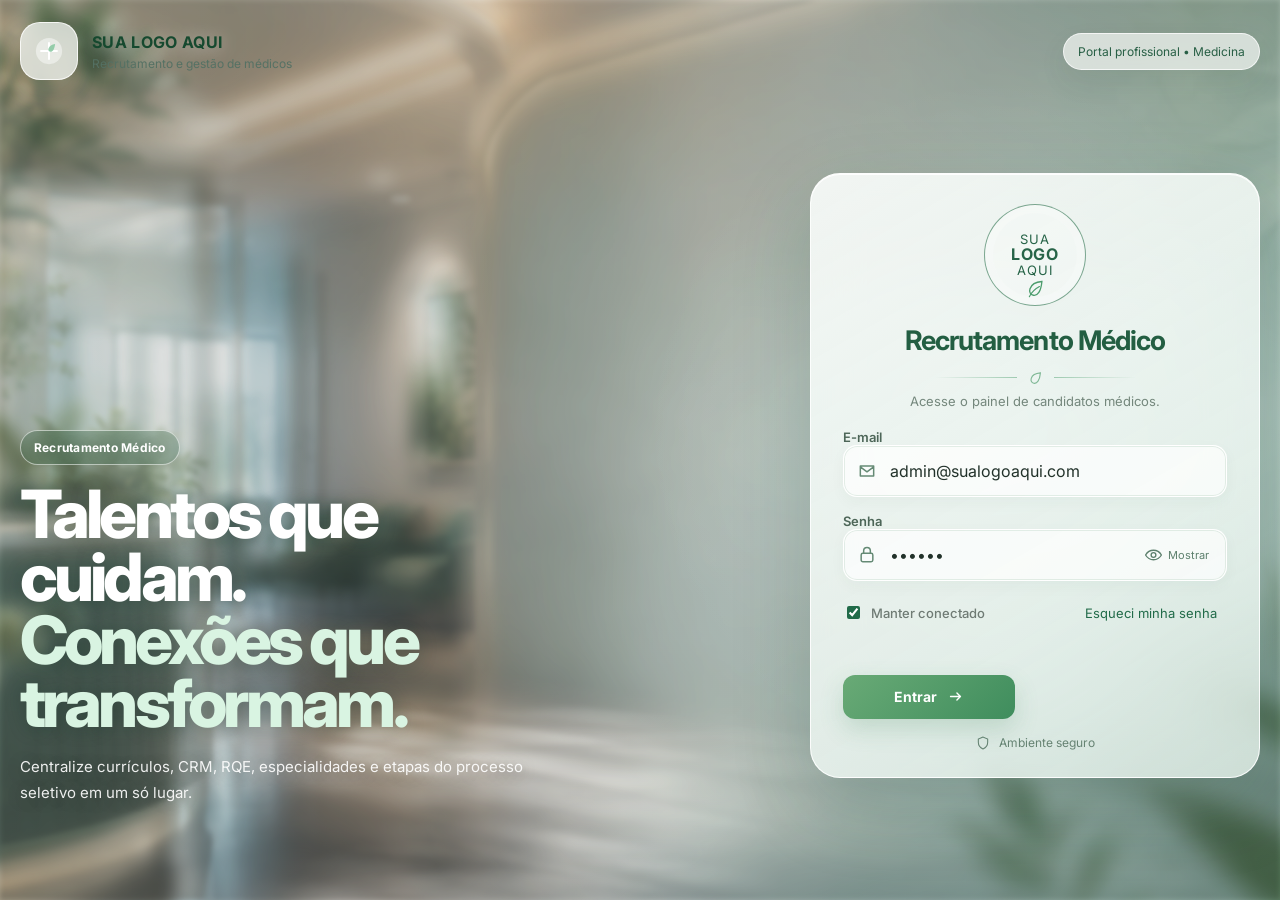
==== index.html @ 03eaed81 "Add files via upload" ====
<!DOCTYPE html>
<html lang="pt-BR">
<head>
  <meta charset="UTF-8" />
  <meta name="viewport" content="width=device-width, initial-scale=1.0" />
  <meta name="theme-color" content="#eff7f1" />
  <title>SUA LOGO AQUI | Recrutamento Médico</title>
  <meta name="description" content="Sistema de recrutamento médico com login, gestão de currículos e compartilhamento de link de candidatura." />
  <link rel="preconnect" href="https://fonts.googleapis.com">
  <link rel="preconnect" href="https://fonts.gstatic.com" crossorigin>
  <link href="https://fonts.googleapis.com/css2?family=Inter:wght@400;500;600;700;800&display=swap" rel="stylesheet">
  <link rel="stylesheet" href="css/styles.css" />
</head>
<body data-page="dashboard">
  <section id="loginScreen" class="login-screen">
    <div class="login-background-photo" aria-hidden="true"></div>
    <video class="login-leaves-video" autoplay muted loop playsinline preload="auto" poster="assets/login-clinic-bg.png" aria-hidden="true">
      <source src="assets/leaves-overlay.webm" type="video/webm" />
    </video>
    <div class="login-overlay"></div>

    <header class="hero-topbar login-topbar">
      <div class="brand-wrap">
        <div class="brand-badge login-brand-badge">
          <svg viewBox="0 0 64 64" aria-hidden="true">
            <circle cx="32" cy="32" r="28" fill="rgba(255,255,255,.45)" />
            <path d="M32 15v34M15 32h34" fill="none" stroke="currentColor" stroke-width="4.2" stroke-linecap="round"/>
            <path d="M45 17c-7 .8-12 4.1-14 9.4-1.3 3.2.1 6.3 3.5 7 4.8 1 9-3.5 10.5-16.4Z" fill="#8bc9a3" opacity=".9"/>
          </svg>
        </div>
        <div>
          <strong>SUA LOGO AQUI</strong>
          <span>Recrutamento e gestão de médicos</span>
        </div>
      </div>
      <div class="hero-chip login-hero-chip">Portal profissional • Medicina</div>
    </header>

    <div class="login-shell login-shell-focused">
      <aside class="login-side-message">
        <span class="side-message-pill">Recrutamento Médico</span>
        <h1>Talentos que cuidam.<br><em>Conexões que transformam.</em></h1>
        <p>Centralize currículos, CRM, RQE, especialidades e etapas do processo seletivo em um só lugar.</p>
      </aside>

      <main class="login-card glass-card login-card-premium">
        <div class="login-logo-placeholder" aria-label="Espaço reservado para sua logo">
          <span>SUA</span>
          <strong>LOGO</strong>
          <span>AQUI</span>
          <svg viewBox="0 0 28 28" aria-hidden="true">
            <path d="M21.8 5.5c-7.8.6-12.9 4-14.5 8.8-1.3 3.8.5 7.2 4.1 7.9 5.2 1 9.2-4.4 10.4-16.7Z" fill="none" stroke="currentColor" stroke-width="1.6"/>
            <path d="M6.5 24c3.2-6.6 6.4-9.3 12.3-12.4" fill="none" stroke="currentColor" stroke-width="1.4" stroke-linecap="round"/>
          </svg>
        </div>

        <div class="login-card-heading">
          <h2>Recrutamento Médico</h2>
          <div class="heading-leaf-line"><span></span><svg viewBox="0 0 20 20" aria-hidden="true"><path d="M15.8 4.5C10 5 6.1 7.4 5 11c-.9 2.8.4 5.3 3 5.8 3.8.7 6.9-3.2 7.8-12.3Z" fill="none" stroke="currentColor" stroke-width="1.3"/></svg><span></span></div>
          <p>Acesse o painel de candidatos médicos.</p>
        </div>

        <form id="loginForm" class="login-form premium-login-form" novalidate>
          <label for="loginEmail">E-mail</label>
          <div class="input-wrap premium-input">
            <svg viewBox="0 0 24 24" aria-hidden="true"><path d="M4 6h16v12H4zM4 7l8 6 8-6" fill="none" stroke="currentColor" stroke-width="1.8" stroke-linejoin="round"/></svg>
            <input id="loginEmail" type="email" placeholder="admin@sualogoaqui.com" value="admin@sualogoaqui.com" autocomplete="email" />
          </div>

          <label for="loginPassword">Senha</label>
          <div class="input-wrap password-wrap premium-input">
            <svg viewBox="0 0 24 24" aria-hidden="true"><rect x="5" y="10" width="14" height="10" rx="2" fill="none" stroke="currentColor" stroke-width="1.8"/><path d="M8 10V7a4 4 0 0 1 8 0v3" fill="none" stroke="currentColor" stroke-width="1.8"/></svg>
            <input id="loginPassword" type="password" placeholder="••••••••" value="123456" autocomplete="current-password" />
            <button id="togglePassword" class="ghost-button tiny-button" type="button" aria-label="Mostrar senha">
              <svg class="password-eye" viewBox="0 0 24 24" aria-hidden="true"><path d="M2 12s3.5-6 10-6 10 6 10 6-3.5 6-10 6S2 12 2 12Z" fill="none" stroke="currentColor" stroke-width="1.7"/><circle cx="12" cy="12" r="3" fill="none" stroke="currentColor" stroke-width="1.7"/></svg>
              <span class="toggle-label">Mostrar</span>
            </button>
          </div>

          <div class="login-meta-row">
            <label class="check-inline"><input type="checkbox" checked /> <span>Manter conectado</span></label>
            <button type="button" class="text-link">Esqueci minha senha</button>
          </div>

          <p id="loginMessage" class="form-message" aria-live="polite"></p>

          <button type="submit" class="primary-button big-button shine-button premium-login-button">
            Entrar
            <svg viewBox="0 0 24 24" aria-hidden="true"><path d="M5 12h14M14 7l5 5-5 5" fill="none" stroke="currentColor" stroke-width="1.9" stroke-linecap="round" stroke-linejoin="round"/></svg>
          </button>
        </form>

        <div class="security-line premium-security">
          <svg viewBox="0 0 24 24" aria-hidden="true"><path d="M12 3 5 6v5c0 4.8 2.9 8.2 7 10 4.1-1.8 7-5.2 7-10V6l-7-3Z" fill="none" stroke="currentColor" stroke-width="1.6"/></svg>
          Ambiente seguro
        </div>
      </main>
    </div>
  </section>

  <section id="dashboardScreen" class="dashboard-screen hidden-section">
    <aside class="sidebar">
      <div class="sidebar-brand">
        <div class="sidebar-logo">RM</div>
        <div>
          <strong>SUA LOGO AQUI</strong>
          <span>Talent Med Panel</span>
        </div>
      </div>

      <nav class="sidebar-nav">
        <button class="side-item active" data-section="candidatesSection">
          <span class="side-icon" aria-hidden="true">
            <svg viewBox="0 0 24 24"><circle cx="9" cy="8" r="3.2"/><path d="M3.8 18c.8-3 3-4.8 5.2-4.8s4.4 1.8 5.2 4.8" fill="none" stroke="currentColor" stroke-width="1.8" stroke-linecap="round"/><path d="M16.5 7.3h4.5M18.75 5.1v4.4" fill="none" stroke="currentColor" stroke-width="1.8" stroke-linecap="round"/></svg>
          </span>
          Candidatos
        </button>
        <button class="side-item" data-section="pipelineSection">
          <span class="side-icon" aria-hidden="true">
            <svg viewBox="0 0 24 24"><path d="M6 6h4v4H6zM14 14h4v4h-4zM8 10v4h8" fill="none" stroke="currentColor" stroke-width="1.8" stroke-linecap="round" stroke-linejoin="round"/></svg>
          </span>
          Etapas
        </button>
        <button class="side-item" data-section="reportsSection">
          <span class="side-icon" aria-hidden="true">
            <svg viewBox="0 0 24 24"><path d="M5 18V9M12 18V6M19 18v-4" fill="none" stroke="currentColor" stroke-width="1.8" stroke-linecap="round"/><path d="M4 18h16" fill="none" stroke="currentColor" stroke-width="1.8" stroke-linecap="round"/></svg>
          </span>
          Indicadores
        </button>
        <button class="side-item" data-section="settingsSection">
          <span class="side-icon" aria-hidden="true">
            <svg viewBox="0 0 24 24"><path d="M12 8.2a3.8 3.8 0 1 0 0 7.6 3.8 3.8 0 0 0 0-7.6Z" fill="none" stroke="currentColor" stroke-width="1.8"/><path d="M19 12a7.7 7.7 0 0 0-.1-1.1l2-1.5-2-3.4-2.4 1a8.3 8.3 0 0 0-1.9-1.1l-.3-2.6h-4l-.3 2.6A8.3 8.3 0 0 0 7.5 7l-2.4-1-2 3.4 2 1.5A7.7 7.7 0 0 0 5 12c0 .4 0 .7.1 1.1l-2 1.5 2 3.4 2.4-1c.6.5 1.2.8 1.9 1.1l.3 2.6h4l.3-2.6c.7-.3 1.3-.6 1.9-1.1l2.4 1 2-3.4-2-1.5c.1-.4.1-.7.1-1.1Z" fill="none" stroke="currentColor" stroke-width="1.4" stroke-linejoin="round"/></svg>
          </span>
          Configurações
        </button>
      </nav>

      <div class="sidebar-card">
        <span>Link de candidatura</span>
        <strong>Envie para o médico preencher os dados</strong>
        <button id="copyApplicationLink" class="primary-button compact-full" type="button">Copiar link</button>
        <a id="openApplicationPage" class="secondary-button compact-full" href="pages/candidatura.html" target="_blank" rel="noopener">Abrir página pública</a>
      </div>

      <div class="sidebar-user">
        <div class="avatar-circle">AD</div>
        <div>
          <strong>Administrador</strong>
          <span>admin@sualogoaqui.com</span>
        </div>
      </div>
      <button id="logoutButton" class="ghost-button logout-button" type="button">Sair do sistema</button>
    </aside>

    <main class="dashboard-main">
      <header class="dashboard-header">
        <div class="dashboard-header__title">
          <span class="dashboard-header__eyebrow">Painel administrativo</span>
          <strong>SUA LOGO AQUI • Recrutamento Médico</strong>
        </div>
        <div class="dashboard-header__meta">
          <div class="header-chip">Equipe de recrutamento</div>
          <div class="header-chip muted">Ambiente profissional</div>
        </div>
      </header>

      <header class="main-topbar">
        <div>
          <span class="eyebrow dark">Recrutamento médico</span>
          <h2>Gestão de currículos e candidatos</h2>
          <p>Visualize médicos, compartilhe o link de candidatura e acompanhe cada etapa.</p>
        </div>
        <div class="topbar-actions">
          <button id="previewApplicationLink" class="secondary-button" type="button">Ver página de candidatura</button>
          <button id="openNewCandidate" class="primary-button" type="button">+ Novo candidato</button>
        </div>
      </header>

      <section id="candidatesSection" class="content-section active">
        <div class="stats-grid">
          <article class="stat-card"><span>Total</span><strong id="metricTotal">0</strong><small>Médicos cadastrados</small></article>
          <article class="stat-card"><span>Em análise</span><strong id="metricReview">0</strong><small>Currículos em avaliação</small></article>
          <article class="stat-card"><span>Entrevista</span><strong id="metricInterview">0</strong><small>Triagem avançada</small></article>
          <article class="stat-card"><span>Aprovados</span><strong id="metricApproved">0</strong><small>Perfis validados</small></article>
        </div>

        <div class="table-panel">
          <div class="table-toolbar">
            <div class="search-box">
              <svg viewBox="0 0 24 24" aria-hidden="true"><circle cx="11" cy="11" r="6.5" fill="none" stroke="currentColor" stroke-width="1.7"/><path d="m16 16 4 4" fill="none" stroke="currentColor" stroke-width="1.7" stroke-linecap="round"/></svg>
              <input id="candidateSearch" type="search" placeholder="Buscar por médico, especialidade, cidade ou CRM..." />
            </div>
            <select id="statusFilter" class="green-select">
              <option value="all">Todos os status</option>
              <option value="novo">Novo</option>
              <option value="analise">Em análise</option>
              <option value="entrevista">Entrevista</option>
              <option value="aprovado">Aprovado</option>
            </select>
          </div>

          <div class="table-head medical-grid">
            <span>Médico</span>
            <span>Especialidade</span>
            <span>CRM</span>
            <span>Status</span>
            <span>Ação</span>
          </div>
          <div id="candidateList" class="candidate-list"></div>
          <div id="emptyState" class="empty-state hidden">Nenhum médico encontrado com esses filtros.</div>
        </div>
      </section>

      <section id="pipelineSection" class="content-section">
        <div class="kanban-grid">
          <article class="kanban-column"><div class="kanban-title">Novo</div><div id="kanbanNew" class="kanban-list"></div></article>
          <article class="kanban-column"><div class="kanban-title">Em análise</div><div id="kanbanReview" class="kanban-list"></div></article>
          <article class="kanban-column"><div class="kanban-title">Entrevista</div><div id="kanbanInterview" class="kanban-list"></div></article>
          <article class="kanban-column"><div class="kanban-title">Aprovado</div><div id="kanbanApproved" class="kanban-list"></div></article>
        </div>
      </section>

      <section id="reportsSection" class="content-section">
        <div class="report-grid">
          <article class="report-card">
            <span>Especialidade mais procurada</span>
            <strong>Clínica Geral</strong>
            <p>Maior volume de currículos dentro do funil atual.</p>
          </article>
          <article class="report-card">
            <span>Tempo médio de avaliação</span>
            <strong>3,2 dias</strong>
            <p>Tempo entre a candidatura e o retorno inicial do recrutamento.</p>
          </article>
          <article class="report-card">
            <span>Perfis com RQE informado</span>
            <strong>84%</strong>
            <p>Percentual de médicos com registro complementar informado no sistema.</p>
          </article>
        </div>
      </section>

      <section id="settingsSection" class="content-section">
        <div class="config-card">
          <label>Nome exibido<input type="text" value="SUA LOGO AQUI" /></label>
          <label>E-mail administrativo<input type="email" value="admin@sualogoaqui.com" /></label>
          <label>Mensagem da candidatura<textarea rows="4">Preencha os dados profissionais e anexe seu currículo médico para análise da equipe de recrutamento.</textarea></label>
          <button class="primary-button compact-width" type="button">Salvar alterações</button>
        </div>
      </section>
    </main>
  </section>

  <div id="toast" class="toast hidden">Link copiado com sucesso.</div>

  <div id="candidateModal" class="modal-backdrop hidden" aria-hidden="true">
    <div class="modal-card big-modal">
      <button class="modal-close" id="closeCandidateModal" type="button" aria-label="Fechar">×</button>
      <div class="modal-header">
        <div id="modalAvatar" class="modal-avatar">MC</div>
        <div>
          <span id="modalStatus" class="status-pill status-analise">Em análise</span>
          <h3 id="modalName">Dra. Mariana Costa</h3>
          <p id="modalSpecialty">Cardiologia • São Paulo</p>
        </div>
      </div>

      <div class="modal-info-grid">
        <article><span>CRM</span><strong id="modalCrm">CRM/SP 123456</strong></article>
        <article><span>RQE</span><strong id="modalRqe">RQE 44521</strong></article>
        <article><span>E-mail</span><strong id="modalEmail">medica@email.com</strong></article>
        <article><span>Telefone</span><strong id="modalPhone">(11) 99999-0000</strong></article>
        <article><span>Experiência</span><strong id="modalExperience">8 anos</strong></article>
        <article><span>Disponibilidade</span><strong id="modalAvailability">Seg a Sex • Tarde</strong></article>
      </div>

      <div class="curriculum-block">
        <div class="curriculum-heading">
          <div>
            <span>Resumo curricular</span>
            <h4>Visão geral do currículo</h4>
          </div>
          <button id="openPdfButton" class="secondary-button curriculum-pdf-button" type="button">Abrir currículo PDF</button>
        </div>
        <ul id="modalCurriculum" class="curriculum-list"></ul>
      </div>

      <div class="notes-block">
        <span>Observações</span>
        <p id="modalNotes">Perfil com boa experiência hospitalar e disponibilidade para início imediato.</p>
      </div>
    </div>
  </div>

  <div id="newCandidateModal" class="modal-backdrop hidden" aria-hidden="true">
    <div class="modal-card">
      <button class="modal-close" id="closeNewCandidate" type="button" aria-label="Fechar">×</button>
      <div class="small-modal-heading">
        <span class="eyebrow dark">Cadastro manual</span>
        <h3>Novo médico</h3>
        <p>Adicione um médico manualmente ao funil de recrutamento.</p>
      </div>

      <form id="newCandidateForm" class="new-form">
        <label>Nome completo<input id="newName" type="text" required placeholder="Ex.: Dr. João da Silva" /></label>
        <div class="form-cols">
          <label>Especialidade<input id="newSpecialty" type="text" required placeholder="Ex.: Pediatria" /></label>
          <label>CRM<input id="newCrm" type="text" required placeholder="Ex.: CRM/SP 123456" /></label>
        </div>
        <div class="form-cols">
          <label>Cidade<input id="newCity" type="text" required placeholder="Ex.: Cerquilho" /></label>
          <label>RQE<input id="newRqe" type="text" placeholder="Ex.: RQE 55210" /></label>
        </div>
        <div class="form-cols">
          <label>E-mail<input id="newEmail" type="email" required placeholder="email@exemplo.com" /></label>
          <label>Telefone <span class="required-star">*</span><input id="newPhone" type="text" required placeholder="(15) 99999-9999" /></label>
        </div>
        <div class="form-cols">
          <label>Experiência<input id="newExperience" type="text" placeholder="Ex.: 6 anos" /></label>
          <label>Status
            <select id="newStatus" class="green-select">
              <option value="novo">Novo</option>
              <option value="analise">Em análise</option>
              <option value="entrevista">Entrevista</option>
              <option value="aprovado">Aprovado</option>
            </select>
          </label>
        </div>
        <label>Disponibilidade <span class="required-star">*</span><input id="newAvailability" type="text" required placeholder="Ex.: Seg a Sex • Manhã" /></label>
        <label>Observações<textarea id="newNotes" rows="4" placeholder="Informações relevantes do candidato..."></textarea></label>
        <div class="modal-actions">
          <button id="cancelNewCandidate" class="ghost-button" type="button">Cancelar</button>
          <button class="primary-button compact-width" type="submit">Cadastrar médico</button>
        </div>
      </form>
    </div>
  </div>

  <script src="js/script.js"></script>
</body>
</html>
---- css/styles.css ----
:root{
  --bg:#eff7f1;
  --white:#ffffff;
  --green-950:#0f3525;
  --green-900:#174730;
  --green-800:#1d5b3d;
  --green-700:#216b49;
  --green-600:#2d8a5b;
  --green-500:#47a871;
  --green-400:#6ec18f;
  --green-300:#8fd0aa;
  --green-200:#b6e4c8;
  --green-100:#dff3e8;
  --green-50:#f2fbf5;
  --line:#dbe9df;
  --text:#22322a;
  --muted:#728177;
  --shadow:0 24px 72px rgba(9,35,24,.18);
  --shadow-soft:0 18px 40px rgba(22,58,39,.10);
  --radius-xl:30px;
  --radius-lg:22px;
  --radius-md:16px;
  --radius-sm:12px;
  --font:'Inter',ui-sans-serif,system-ui,-apple-system,BlinkMacSystemFont,'Segoe UI',sans-serif;
}
*{box-sizing:border-box}
html{scroll-behavior:smooth}
body{margin:0;background:var(--bg);color:var(--text);font-family:var(--font)}
a{text-decoration:none;color:inherit}
button,input,select,textarea{font:inherit}
button{cursor:pointer}
img,svg{display:block}
.hidden{display:none!important}
.hidden-section{display:none!important}
textarea{resize:vertical}
button:focus-visible,input:focus-visible,textarea:focus-visible,select:focus-visible,a:focus-visible{
  outline:3px solid rgba(71,168,113,.28);
  outline-offset:2px;
}

/* LOGIN */
.login-screen{
  min-height:100vh;
  position:relative;
  overflow:hidden;
  color:#fff;
  background:#09281c;
}
.login-video{
  position:absolute; inset:0; width:100%; height:100%; object-fit:cover;
}
.login-overlay{
  position:absolute; inset:0; background:linear-gradient(120deg,rgba(6,24,17,.78),rgba(7,35,23,.50) 48%,rgba(7,29,20,.68));
}
.login-noise{
  position:absolute; inset:0; pointer-events:none; opacity:.20;
  background-image:linear-gradient(rgba(255,255,255,.08) 1px,transparent 1px),linear-gradient(90deg,rgba(255,255,255,.06) 1px,transparent 1px);
  background-size:36px 36px;
  mask-image:linear-gradient(to bottom,rgba(0,0,0,.85),transparent 85%);
}
.hero-topbar{
  position:relative; z-index:2; width:min(1240px,calc(100% - 32px)); margin:0 auto; padding:22px 0 0;
  display:flex; align-items:center; justify-content:space-between; gap:18px;
}
.brand-wrap{display:flex; align-items:center; gap:14px}
.brand-badge{
  width:58px; height:58px; border-radius:20px; display:grid; place-items:center;
  background:rgba(255,255,255,.10); border:1px solid rgba(255,255,255,.18); backdrop-filter:blur(16px);
}
.brand-badge svg{width:30px; color:#fff}
.brand-wrap strong{display:block; font-size:16px; letter-spacing:.02em}
.brand-wrap span{display:block; margin-top:4px; color:rgba(255,255,255,.74); font-size:12px}
.hero-chip{
  border:1px solid rgba(255,255,255,.18); background:rgba(255,255,255,.10); color:#e8f8ee;
  border-radius:999px; padding:10px 14px; backdrop-filter:blur(14px); font-size:12px;
}
.login-shell{
  position:relative; z-index:2; width:min(1240px,calc(100% - 32px)); min-height:calc(100vh - 95px); margin:0 auto;
  padding:24px 0 30px; display:grid; grid-template-columns:1.1fr .9fr; gap:28px; align-items:center;
}
.glass-card{
  border:1px solid rgba(255,255,255,.16); background:rgba(255,255,255,.12); backdrop-filter:blur(18px);
  box-shadow:var(--shadow);
}
.hero-panel{padding:36px; border-radius:34px; max-width:650px}
.eyebrow{
  display:inline-flex; align-items:center; gap:8px; width:max-content; border-radius:999px;
  border:1px solid rgba(255,255,255,.18); background:rgba(255,255,255,.10); padding:9px 12px;
  font-size:12px; color:#eafff2;
}
.eyebrow.dark{
  border-color:#d8ece0; background:#f4fbf6; color:var(--green-700);
}
.hero-panel h1{
  margin:22px 0 0; font-size:clamp(42px,6vw,68px); line-height:.96; letter-spacing:-.055em; font-weight:800;
}
.hero-panel h1 em{font-style:normal; color:#97e0b0}
.hero-panel p{margin:18px 0 0; max-width:580px; color:rgba(255,255,255,.80); line-height:1.8; font-size:15px}
.hero-stats{margin-top:28px; display:grid; grid-template-columns:repeat(3,minmax(0,1fr)); gap:14px}
.hero-stats article{padding:18px; border-radius:20px; background:rgba(255,255,255,.10); border:1px solid rgba(255,255,255,.12)}
.hero-stats strong{display:block; font-size:30px; line-height:1}
.hero-stats span{display:block; margin-top:8px; font-size:12px; color:rgba(255,255,255,.72); line-height:1.4}
.hero-highlights{margin-top:24px; display:flex; flex-wrap:wrap; gap:10px}
.hero-highlights span{padding:10px 14px; border-radius:999px; background:rgba(255,255,255,.10); border:1px solid rgba(255,255,255,.10); font-size:12px; color:#edfff4}
.login-card{padding:34px; border-radius:30px; background:rgba(255,255,255,.96); color:var(--text)}
.login-title-row{display:flex; align-items:center; gap:16px}
.medical-mark{width:60px; height:60px}
.medical-mark svg{width:100%; height:100%}
.login-title-row h2{margin:0; font-size:28px; color:var(--green-950); letter-spacing:-.03em}
.login-title-row p{margin:6px 0 0; color:var(--muted); font-size:14px}
.login-form{margin-top:28px}
.login-form label,.new-form label,.config-card label,.public-form label{display:block; margin-top:16px; font-weight:600; font-size:13px; color:#4e5f56}
.login-form label:first-child{margin-top:0}
.input-wrap,.search-box{position:relative}
.input-wrap svg,.search-box svg{position:absolute; left:14px; top:50%; transform:translateY(-50%); width:20px; color:#93a198; pointer-events:none}
.input-wrap input,.search-box input,select,textarea,.new-form input,.new-form textarea,.public-form input,.public-form textarea,.config-card input,.config-card textarea{
  width:100%; border:1px solid #dbe7de; border-radius:14px; background:#fff; color:var(--text); transition:.18s ease;
}
.input-wrap input{padding:15px 44px 15px 46px}
.password-wrap input{padding-right:90px}
.input-wrap input:focus,.search-box input:focus,select:focus,textarea:focus,.new-form input:focus,.new-form textarea:focus,.public-form input:focus,.public-form textarea:focus,.config-card input:focus,.config-card textarea:focus{
  border-color:var(--green-400); box-shadow:0 0 0 4px rgba(110,193,143,.16); outline:none;
}
.tiny-button{position:absolute; right:8px; top:50%; transform:translateY(-50%)}
.ghost-button,.text-link{
  border:0; background:transparent; color:var(--green-700); padding:8px 10px; border-radius:10px;
}
.text-link{font-size:13px}
.login-meta-row{display:flex; align-items:center; justify-content:space-between; gap:10px; margin-top:16px}
.check-inline{display:flex!important; align-items:center; gap:8px; margin:0!important; font-weight:500!important; color:#6f7b74!important}
.check-inline input{accent-color:var(--green-700)}
.form-message{min-height:20px; margin:10px 0 0; font-size:12px; color:#b74b4b}
.primary-button,.secondary-button{
  min-height:46px; border-radius:14px; border:0; display:inline-flex; align-items:center; justify-content:center; gap:10px;
  padding:0 18px; font-weight:700; transition:.2s ease;
}
.primary-button{
  background:linear-gradient(135deg,var(--green-700),var(--green-900)); color:#fff; box-shadow:0 16px 36px rgba(33,107,73,.24);
}
.primary-button:hover{transform:translateY(-1px); box-shadow:0 18px 38px rgba(33,107,73,.28)}
.secondary-button{background:#fff; color:var(--green-700); border:1px solid #d8e9de}
.secondary-button:hover{background:#f6fbf8}
.big-button{width:100%; margin-top:14px; min-height:52px}
.compact-full{width:100%; min-height:42px}
.compact-width{width:auto}
.shine-button{position:relative; overflow:hidden}
.shine-button::after{content:''; position:absolute; inset:0; transform:translateX(-130%); background:linear-gradient(105deg,transparent 35%,rgba(255,255,255,.25),transparent 65%); animation:shine 4.4s ease-in-out infinite}
@keyframes shine{0%,60%{transform:translateX(-130%)}100%{transform:translateX(130%)}}
.security-line{margin-top:18px; display:flex; justify-content:center; align-items:center; gap:8px; color:#98a59e; font-size:12px}
.security-line svg{width:16px}

/* DASHBOARD */
.dashboard-screen{min-height:100vh; padding:22px; background:linear-gradient(180deg,#f7fbf8,#eef7f1); display:grid; grid-template-columns:300px minmax(0,1fr); gap:22px}
.sidebar{border-radius:28px; background:linear-gradient(180deg,#143c2b,#1a4c35); color:#fff; padding:22px; display:flex; flex-direction:column; box-shadow:var(--shadow-soft)}
.sidebar-brand{display:flex; align-items:center; gap:12px}
.sidebar-logo{width:48px;height:48px;border-radius:18px;background:rgba(255,255,255,.14);display:grid;place-items:center;font-size:28px;font-weight:800}
.sidebar-brand strong{display:block;font-size:16px}
.sidebar-brand span{display:block;margin-top:4px;color:rgba(255,255,255,.68);font-size:12px}
.sidebar-nav{margin-top:30px; display:flex; flex-direction:column; gap:6px}
.side-item{width:100%; border:0; background:transparent; color:rgba(255,255,255,.78); border-radius:14px; padding:14px; display:flex; align-items:center; gap:12px; text-align:left}
.side-item:hover{background:rgba(255,255,255,.08)}
.side-item.active{background:rgba(255,255,255,.14); color:#fff; font-weight:700}
.sidebar-card{margin-top:24px; padding:18px; border-radius:20px; background:rgba(255,255,255,.08); border:1px solid rgba(255,255,255,.10)}
.sidebar-card span{display:block; color:#b9d8c2; font-size:12px}
.sidebar-card strong{display:block; margin:8px 0 14px; font-size:15px; line-height:1.5}
.sidebar-user{margin-top:auto; display:flex; align-items:center; gap:12px; padding-top:18px}
.avatar-circle{width:44px;height:44px;border-radius:50%;background:#e9f8ee;color:var(--green-700);display:grid;place-items:center;font-weight:800;font-size:13px}
.sidebar-user strong{display:block;font-size:13px}
.sidebar-user span{display:block;margin-top:4px;font-size:11px;color:#bbd9c5}
.logout-button{margin-top:10px; color:#d6ede1; border:1px solid rgba(255,255,255,.12)}
.dashboard-main{background:#fff; border-radius:30px; box-shadow:var(--shadow-soft); padding:26px; overflow:hidden}
.main-topbar{display:flex; align-items:flex-end; justify-content:space-between; gap:20px; padding-bottom:16px; border-bottom:1px solid #edf4ef}
.main-topbar h2{margin:10px 0 0; color:var(--green-950); font-size:32px; letter-spacing:-.04em}
.main-topbar p{margin:6px 0 0; color:var(--muted); font-size:14px}
.topbar-actions{display:flex; gap:10px; flex-wrap:wrap}
.content-section{display:none; margin-top:22px}
.content-section.active{display:block; animation:fadeUp .35s ease}
@keyframes fadeUp{from{opacity:0; transform:translateY(10px)}to{opacity:1; transform:none}}
.stats-grid{display:grid; grid-template-columns:repeat(4,minmax(0,1fr)); gap:12px}
.stat-card{padding:18px; border-radius:20px; border:1px solid #e5efe8; background:linear-gradient(180deg,#fbfefc,#f4fbf6)}
.stat-card span{display:block; color:var(--muted); font-size:12px}
.stat-card strong{display:block; margin-top:8px; color:var(--green-950); font-size:32px}
.stat-card small{display:block; margin-top:6px; color:#92a098; font-size:11px}
.table-panel{margin-top:18px; border:1px solid #e7efe9; border-radius:24px; overflow:hidden; background:#fff}
.table-toolbar{display:flex; gap:12px; padding:16px; border-bottom:1px solid #edf4ef}
.search-box{flex:1}
.search-box input{padding:13px 14px 13px 44px}
.table-toolbar select{width:210px; padding:0 12px}
.table-head,.candidate-row{display:grid; align-items:center; gap:12px}
.medical-grid{grid-template-columns:minmax(0,1.6fr) 1fr 1fr 140px 80px}
.table-head{padding:13px 16px; background:#f9fcfa; color:#93a09a; font-size:11px; text-transform:uppercase; letter-spacing:.08em; border-bottom:1px solid #edf4ef}
.candidate-row{padding:14px 16px; border-bottom:1px solid #f0f4f1; transition:.18s ease}
.candidate-row:last-child{border-bottom:0}
.candidate-row:hover{background:#fbfefc}
.doctor-cell{display:flex; align-items:center; gap:12px; min-width:0}
.doctor-avatar{width:44px;height:44px;border-radius:16px;background:#e9f8ee;color:var(--green-700);display:grid;place-items:center;font-weight:800;font-size:13px; flex:0 0 44px}
.doctor-meta{min-width:0}
.doctor-meta strong{display:block; white-space:nowrap; overflow:hidden; text-overflow:ellipsis; font-size:14px}
.doctor-meta span{display:block; margin-top:4px; color:var(--muted); font-size:11px; white-space:nowrap; overflow:hidden; text-overflow:ellipsis}
.info-chip{font-size:12px; color:#51615a}
.status-pill{display:inline-flex; align-items:center; gap:8px; width:max-content; padding:8px 10px; border-radius:999px; font-size:11px; font-weight:700}
.status-novo{background:#eef7ff; color:#3f76a8}
.status-analise{background:#fff6e8; color:#ab7822}
.status-entrevista{background:#f2efff; color:#6851a6}
.status-aprovado{background:#eaf8ef; color:#2f7c54}
.eye-button{width:44px;height:44px;border-radius:14px;border:1px solid #dce9e1;background:#fff;display:grid;place-items:center;color:var(--green-700);transition:.18s ease}
.eye-button:hover{background:#f3fbf6; transform:translateY(-1px)}
.eye-button svg{width:20px}
.empty-state{padding:36px 18px; color:#98a49e; text-align:center; font-size:14px}
.kanban-grid{display:grid; grid-template-columns:repeat(4,minmax(0,1fr)); gap:14px}
.kanban-column{border:1px solid #e5eee8; border-radius:22px; background:#fbfefc; overflow:hidden}
.kanban-title{padding:16px; font-weight:700; color:var(--green-950); border-bottom:1px solid #edf4ef; background:#fff}
.kanban-list{padding:14px; display:flex; flex-direction:column; gap:12px; min-height:240px}
.kanban-item{padding:14px; border-radius:16px; background:#fff; border:1px solid #e7efe9}
.kanban-item strong{display:block; font-size:13px}
.kanban-item span{display:block; margin-top:6px; font-size:11px; color:var(--muted)}
.report-grid{display:grid; grid-template-columns:repeat(3,minmax(0,1fr)); gap:14px}
.report-card,.config-card{padding:20px; border-radius:22px; border:1px solid #e5eee8; background:#fff}
.report-card span{color:var(--muted); font-size:12px}
.report-card strong{display:block; margin-top:10px; color:var(--green-950); font-size:32px}
.report-card p{margin:8px 0 0; color:var(--muted); font-size:13px; line-height:1.6}
.config-card{max-width:760px}
.config-card label{display:block; margin-top:16px}
.config-card input,.config-card textarea{margin-top:8px; padding:13px 14px}

/* Modal */
.modal-backdrop{position:fixed; inset:0; background:rgba(14,36,25,.44); backdrop-filter:blur(8px); display:grid; place-items:center; padding:20px; z-index:50}
.modal-card{width:min(100%,720px); max-height:calc(100vh - 40px); overflow:auto; position:relative; padding:26px; border-radius:26px; background:#fff; box-shadow:0 34px 90px rgba(9,34,24,.24)}
.big-modal{width:min(100%,900px)}
.modal-close{position:absolute; top:14px; right:14px; width:38px; height:38px; border-radius:12px; border:0; background:#f4fbf6; color:#7d8b82; font-size:24px}
.modal-header{display:flex; align-items:center; gap:16px; padding-right:40px}
.modal-avatar{width:64px;height:64px;border-radius:18px;background:#e9f8ee;color:var(--green-700);display:grid;place-items:center;font-weight:800}
.modal-header h3{margin:10px 0 4px; color:var(--green-950); font-size:28px; letter-spacing:-.03em}
.modal-header p{margin:0; color:var(--muted)}
.modal-info-grid{display:grid; grid-template-columns:repeat(3,minmax(0,1fr)); gap:12px; margin-top:22px}
.modal-info-grid article{padding:16px; border-radius:16px; background:#f9fcfa; border:1px solid #e7efe9}
.modal-info-grid span,.curriculum-block span,.notes-block span{display:block; color:#93a09a; font-size:11px; text-transform:uppercase; letter-spacing:.08em}
.modal-info-grid strong{display:block; margin-top:8px; color:#304038; font-size:14px; line-height:1.5}
.curriculum-block{margin-top:18px; padding:18px; border-radius:20px; background:#f6fbf8; border:1px solid #e4eee7}
.curriculum-heading{display:flex; align-items:flex-start; justify-content:space-between; gap:16px}
.curriculum-heading h4{margin:8px 0 0; color:var(--green-950); font-size:20px}
.curriculum-list{margin:16px 0 0; padding-left:18px; color:#4f5f57; line-height:1.8}
.notes-block{margin-top:18px; padding:18px; border-radius:18px; background:#fff; border:1px solid #e7efe9}
.notes-block p{margin:10px 0 0; color:#596860; line-height:1.7}
.small-modal-heading h3{margin:10px 0 0; color:var(--green-950); font-size:28px; letter-spacing:-.03em}
.small-modal-heading p{margin:8px 0 0; color:var(--muted)}
.new-form{margin-top:20px}
.form-cols{display:grid; grid-template-columns:1fr 1fr; gap:12px}
.new-form input,.new-form textarea,.new-form select,.public-form input,.public-form textarea,.config-card input,.config-card textarea{margin-top:8px; padding:13px 14px}
.modal-actions{display:flex; justify-content:flex-end; gap:10px; margin-top:18px}

/* Public application page */
.application-page-body{background:linear-gradient(180deg,#eef8f1,#f8fcf9)}
.application-hero{position:relative; overflow:hidden; background:linear-gradient(135deg,#12412e,#2a7d55); color:#fff}
.application-hero__bg{position:absolute; inset:0; background:radial-gradient(circle at 20% 30%,rgba(255,255,255,.16),transparent 26%), radial-gradient(circle at 80% 65%,rgba(255,255,255,.12),transparent 24%)}
.application-hero__content{position:relative; z-index:2; width:min(1100px,calc(100% - 32px)); margin:0 auto; padding:36px 0 98px}
.return-link{display:inline-flex; align-items:center; gap:8px; border-radius:999px; border:1px solid rgba(255,255,255,.16); padding:10px 14px; background:rgba(255,255,255,.08); font-size:13px}
.application-badge{display:inline-flex; margin-top:24px; border-radius:999px; padding:9px 13px; background:rgba(255,255,255,.12); border:1px solid rgba(255,255,255,.14); font-size:12px}
.application-hero h1{margin:18px 0 0; font-size:clamp(38px,5vw,62px); line-height:.98; letter-spacing:-.05em}
.application-hero p{max-width:720px; margin:16px 0 0; color:rgba(255,255,255,.82); line-height:1.8}
.application-shell{width:min(1100px,calc(100% - 32px)); margin:-62px auto 36px; position:relative; z-index:3}
.application-card{padding:28px; border-radius:30px; background:#fff; box-shadow:var(--shadow-soft); border:1px solid #e4eee7}
.application-card__header{display:flex; align-items:flex-start; justify-content:space-between; gap:18px}
.application-card__header h2{margin:10px 0 0; color:var(--green-950); font-size:32px; letter-spacing:-.04em}
.application-card__header p{margin:8px 0 0; color:var(--muted)}
.medical-mini-card{max-width:320px; padding:18px; border-radius:22px; background:#f6fbf8; border:1px solid #e4eee7}
.medical-mini-card strong{display:block; color:var(--green-950); font-size:14px}
.medical-mini-card span{display:block; margin-top:8px; color:var(--muted); line-height:1.6; font-size:13px}
.public-form{margin-top:22px}
.success-message{min-height:20px; margin:14px 0 0; color:var(--green-700); font-size:13px; font-weight:600}

/* Toast */
.toast{position:fixed; right:20px; bottom:20px; z-index:60; background:#183f2d; color:#fff; padding:14px 16px; border-radius:14px; box-shadow:var(--shadow-soft)}

@media (max-width:1100px){
  .login-shell{grid-template-columns:1fr}
  .hero-panel{max-width:none}
  .dashboard-screen{grid-template-columns:1fr}
  .sidebar{padding:18px}
  .sidebar-nav{flex-direction:row; flex-wrap:wrap}
  .side-item{width:auto}
  .stats-grid,.kanban-grid{grid-template-columns:repeat(2,minmax(0,1fr))}
  .report-grid{grid-template-columns:1fr}
  .modal-info-grid{grid-template-columns:repeat(2,minmax(0,1fr))}
}
@media (max-width:860px){
  .hero-topbar,.login-shell,.application-hero__content,.application-shell{width:min(100% - 20px,1240px)}
  .main-topbar{flex-direction:column; align-items:flex-start}
  .medical-grid{grid-template-columns:minmax(0,1.5fr) 1fr 1fr 120px 80px}
  .application-card__header{flex-direction:column}
  .medical-mini-card{max-width:none}
}
@media (max-width:720px){
  .hero-topbar{padding-top:14px}
  .hero-chip{display:none}
  .hero-panel{padding:24px; border-radius:26px}
  .hero-panel h1{font-size:clamp(34px,8vw,52px)}
  .hero-stats{grid-template-columns:1fr}
  .login-card{padding:24px; border-radius:24px}
  .dashboard-main{padding:18px}
  .stats-grid,.kanban-grid,.modal-info-grid,.form-cols{grid-template-columns:1fr}
  .table-toolbar{flex-direction:column}
  .table-toolbar select{width:100%; height:46px}
  .table-head{display:none}
  .candidate-row,.medical-grid{grid-template-columns:1fr}
  .candidate-row{gap:10px}
  .info-chip,.status-pill,.eye-button{margin-left:56px}
  .eye-button{width:42px; height:42px}
  .application-card{padding:20px; border-radius:24px}
  .application-card__header h2{font-size:28px}
}
@media (max-width:480px){
  .brand-wrap span{display:none}
  .login-shell{padding-top:10px}
  .sidebar,.dashboard-main{border-radius:22px}
  .topbar-actions{width:100%}
  .topbar-actions .primary-button,.topbar-actions .secondary-button{width:100%}
  .modal-actions{flex-direction:column}
  .modal-actions button{width:100%}
}


/* =========================================================
   LOGIN FINAL — imagem clínica desfocada + folhas em vídeo
   ========================================================= */
.login-screen{
  min-height:100vh;
  position:relative;
  overflow:hidden;
  background:#dfeee5;
  color:var(--text);
  isolation:isolate;
}
.login-background-photo{
  position:absolute;
  inset:-16px;
  z-index:-4;
  background-image:url('../assets/login-clinic-bg.png');
  background-size:cover;
  background-position:center center;
  filter:blur(4.5px) saturate(.90) brightness(.97);
  transform:scale(1.03);
}
.login-background-photo::after{
  content:'';
  position:absolute;
  inset:0;
  background:linear-gradient(90deg,rgba(20,62,43,.13) 0%,rgba(246,253,249,.02) 52%,rgba(169,218,190,.12) 100%);
}
.login-leaves-video{
  position:absolute;
  inset:0;
  z-index:-2;
  width:100%;
  height:100%;
  object-fit:cover;
  pointer-events:none;
  opacity:.92;
  filter:saturate(1.06) contrast(1.02);
}
.login-overlay{
  position:absolute;
  inset:0;
  z-index:-1;
  pointer-events:none;
  background:
    radial-gradient(circle at 78% 47%,rgba(246,252,248,.12),transparent 32%),
    linear-gradient(90deg,rgba(8,35,24,.12),rgba(255,255,255,.00) 43%,rgba(213,239,223,.12));
}
.login-topbar{
  position:relative;
  z-index:3;
}
.login-screen .brand-wrap strong{color:#16492f;text-shadow:0 1px 18px rgba(255,255,255,.55)}
.login-screen .brand-wrap span{color:#557164}
.login-brand-badge{
  color:#216b49;
  background:rgba(248,253,250,.72);
  border-color:rgba(255,255,255,.78);
  box-shadow:0 14px 34px rgba(29,83,56,.10);
}
.login-hero-chip{
  color:#285f45;
  background:rgba(249,253,250,.68);
  border-color:rgba(255,255,255,.72);
  box-shadow:0 12px 28px rgba(35,80,57,.08);
}
.login-shell-focused{
  grid-template-columns:minmax(0,1fr) minmax(390px,480px);
  align-items:center;
  gap:54px;
  min-height:calc(100vh - 96px);
  padding:30px 0 44px;
}
.login-side-message{
  align-self:end;
  max-width:610px;
  margin-bottom:34px;
  color:#fff;
  text-shadow:0 2px 18px rgba(15,52,36,.28);
}
.side-message-pill{
  display:inline-flex;
  align-items:center;
  border:1px solid rgba(255,255,255,.55);
  background:rgba(27,86,58,.22);
  backdrop-filter:blur(12px);
  border-radius:999px;
  padding:9px 13px;
  font-size:12px;
  font-weight:700;
  letter-spacing:.02em;
}
.login-side-message h1{
  margin:18px 0 0;
  max-width:580px;
  font-size:clamp(40px,5.2vw,70px);
  line-height:.95;
  letter-spacing:-.058em;
  font-weight:800;
}
.login-side-message h1 em{font-style:normal;color:#d9f4e2}
.login-side-message p{
  max-width:520px;
  margin:18px 0 0;
  color:rgba(255,255,255,.91);
  line-height:1.75;
  font-size:15px;
}
.login-card-premium{
  width:100%;
  max-width:480px;
  justify-self:end;
  padding:31px 34px 27px;
  border:1px solid rgba(255,255,255,.88);
  border-radius:30px;
  background:linear-gradient(150deg,rgba(252,255,253,.88),rgba(235,247,240,.76));
  backdrop-filter:blur(24px) saturate(1.12);
  box-shadow:0 26px 80px rgba(24,66,45,.20), inset 0 1px 0 rgba(255,255,255,.92);
}
.login-logo-placeholder{
  width:112px;
  height:112px;
  margin:0 auto;
  border-radius:50%;
  border:1.5px solid rgba(42,112,76,.60);
  background:rgba(255,255,255,.30);
  display:flex;
  flex-direction:column;
  align-items:center;
  justify-content:center;
  position:relative;
  color:#276448;
  box-shadow:inset 0 0 0 8px rgba(255,255,255,.16);
}
.login-logo-placeholder span,
.login-logo-placeholder strong{
  line-height:1.08;
  letter-spacing:.06em;
  font-size:13px;
}
.login-logo-placeholder strong{font-size:16px}
.login-logo-placeholder svg{
  position:absolute;
  width:23px;
  bottom:5px;
  color:#4b9c6c;
}
.login-card-heading{text-align:center;margin-top:18px}
.login-card-heading h2{
  margin:0;
  color:#235e42;
  font-size:27px;
  letter-spacing:-.035em;
}
.login-card-heading p{margin:7px 0 0;color:#74877c;font-size:13px}
.heading-leaf-line{
  display:flex;
  align-items:center;
  justify-content:center;
  gap:10px;
  margin:12px auto 0;
  color:#7eb794;
}
.heading-leaf-line span{width:82px;height:1px;background:linear-gradient(90deg,transparent,#9ecab0)}
.heading-leaf-line span:last-child{background:linear-gradient(90deg,#9ecab0,transparent)}
.heading-leaf-line svg{width:17px}
.premium-login-form{margin-top:20px}
.premium-login-form label{color:#4d6658}
.premium-input input{
  background:rgba(255,255,255,.72);
  border-color:rgba(255,255,255,.92);
  box-shadow:0 5px 15px rgba(35,79,55,.04), inset 0 0 0 1px rgba(155,190,169,.25);
}
.premium-input>svg{color:#658a75}
.premium-input .tiny-button{
  display:flex;
  align-items:center;
  gap:5px;
  color:#5d806d;
}
.password-eye{width:19px!important;height:19px!important;position:static!important;transform:none!important;color:inherit!important}
.toggle-label{font-size:11px}
.premium-login-button{
  background:linear-gradient(135deg,#69aa76,#3f8d5d);
  box-shadow:0 15px 34px rgba(58,132,87,.24);
}
.premium-security{color:#668373;margin-top:18px}

@media (max-width:980px){
  .login-shell-focused{
    grid-template-columns:1fr;
    min-height:calc(100vh - 90px);
    padding:26px 0 36px;
  }
  .login-side-message{display:none}
  .login-card-premium{justify-self:center}
}
@media (max-width:620px){
  .login-background-photo{filter:blur(5px) saturate(.86) brightness(.93);background-position:42% center}
  .login-leaves-video{opacity:.68}
  .login-card-premium{padding:25px 20px 23px;border-radius:25px}
  .login-logo-placeholder{width:96px;height:96px}
  .login-card-heading h2{font-size:24px}
  .login-topbar{padding-top:13px}
}


/* =========================================================
   AJUSTES VISUAIS PROFISSIONAIS - AGOSTO
   ========================================================= */
.login-background-photo{
  filter:blur(8px) saturate(.88) brightness(.95);
  transform:scale(1.045);
}
.login-leaves-video{
  opacity:.48;
  filter:blur(2.8px) saturate(.92) contrast(.98);
  mix-blend-mode:multiply;
}
.login-overlay{
  background:
    linear-gradient(90deg,rgba(255,255,255,.14),rgba(255,255,255,.04) 45%,rgba(223,242,231,.18)),
    radial-gradient(circle at 78% 48%,rgba(255,255,255,.18),transparent 32%);
}
.login-card-premium{
  max-width:450px;
  padding:30px 32px 26px;
}
.login-logo-placeholder{width:102px;height:102px}
.premium-login-button{
  width:78%;
  margin:16px auto 0;
  min-height:48px;
  font-size:16px;
  border-radius:13px;
}
.premium-security{margin-top:16px}

.dashboard-screen{
  padding:18px;
  background:linear-gradient(180deg,#f4f8f5,#edf4ef);
  gap:18px;
}
.sidebar{
  border-radius:24px;
  padding:20px 18px;
  background:linear-gradient(180deg,#123b2a,#1a573b);
}
.sidebar-logo{
  width:46px;height:46px;border-radius:14px;
  background:rgba(255,255,255,.13);font-size:16px;letter-spacing:.04em;
}
.sidebar-nav{margin-top:24px;gap:8px}
.side-item{
  padding:12px 14px;
  gap:12px;
  font-size:15px;
  font-weight:600;
}
.side-item.active{background:rgba(255,255,255,.16)}
.side-icon{
  width:34px;height:34px;border-radius:10px;
  display:grid;place-items:center;
  background:rgba(255,255,255,.10);
  border:1px solid rgba(255,255,255,.08);
  flex:0 0 34px;
}
.side-icon svg{width:18px;height:18px;fill:none;stroke:currentColor}
.sidebar-card{margin-top:22px;border-radius:18px}
.logout-button{min-height:42px}

.dashboard-main{
  border-radius:24px;
  padding:22px 22px 24px;
  background:linear-gradient(180deg,#ffffff,#fcfefd);
}
.dashboard-header{
  display:flex;align-items:center;justify-content:space-between;gap:20px;
  padding:0 2px 18px;
  border-bottom:1px solid #ecf2ee;
}
.dashboard-header__title{display:flex;flex-direction:column;gap:6px}
.dashboard-header__eyebrow{
  color:#6f8779;font-size:12px;font-weight:700;text-transform:uppercase;letter-spacing:.10em;
}
.dashboard-header__title strong{
  color:var(--green-950);font-size:20px;letter-spacing:-.02em;
}
.dashboard-header__meta{display:flex;gap:10px;flex-wrap:wrap}
.header-chip{
  display:inline-flex;align-items:center;min-height:38px;padding:0 14px;
  border-radius:999px;border:1px solid #dce9e1;background:#f6fbf8;color:#235e42;font-weight:600;font-size:13px;
}
.header-chip.muted{background:#fff;color:#6b7f73}
.main-topbar{padding:18px 2px 16px;border-bottom:1px solid #edf4ef}
.main-topbar h2{font-size:28px}
.main-topbar p{max-width:760px}
.topbar-actions .secondary-button,.topbar-actions .primary-button{min-height:46px;padding:0 18px}

.stats-grid{gap:14px}
.stat-card{
  border-radius:18px;
  padding:20px;
  background:#f9fcfa;
  border:1px solid #e3ece6;
}
.table-panel{border-radius:20px; box-shadow:0 10px 24px rgba(20,54,37,.03)}
.table-toolbar{padding:14px 16px}
.table-head{background:#fbfdfc}
.candidate-row{padding:15px 16px}
.eye-button{border-radius:12px}
.doctor-avatar{border-radius:14px}

@media (max-width:980px){
  .dashboard-header{flex-direction:column;align-items:flex-start}
  .premium-login-button{width:100%}
}
@media (max-width:620px){
  .login-background-photo{filter:blur(9px) saturate(.86) brightness(.92)}
  .login-leaves-video{opacity:.42;filter:blur(3.3px) saturate(.9)}
  .dashboard-main{padding:18px 16px 20px}
  .main-topbar h2{font-size:24px}
}

/* =========================================================
   REFINAMENTO FINAL — LOGIN, CANDIDATURA E HOME CLARA
   ========================================================= */

/* Login: botão menor e mais elegante */
.premium-login-button{
  width:172px;
  min-height:44px;
  margin:16px auto 0;
  padding:0 20px;
  border-radius:12px;
  font-size:14px;
  letter-spacing:.01em;
  box-shadow:0 10px 24px rgba(58,132,87,.20);
}
.premium-login-button svg{width:17px}

/* Home / dashboard: verde claro e aparência corporativa */
.dashboard-screen{
  min-height:100vh;
  padding:18px;
  gap:18px;
  background:
    radial-gradient(circle at 8% 2%,rgba(183,228,199,.33),transparent 26%),
    linear-gradient(180deg,#f4fbf6 0%,#eaf5ee 100%);
}
.sidebar{
  color:#234235;
  border:1px solid #dcebe2;
  background:linear-gradient(180deg,rgba(253,255,254,.95),rgba(238,248,242,.96));
  box-shadow:0 18px 50px rgba(39,92,68,.08);
}
.sidebar-brand strong{color:#173f2d}
.sidebar-brand span{color:#71877a}
.sidebar-logo{
  color:#286c49;
  background:#dff2e6;
  border:1px solid #cde7d7;
}
.sidebar-nav{margin-top:26px}
.side-item{
  color:#5e7568;
  border:1px solid transparent;
}
.side-item:hover{
  color:#215f40;
  background:#f5fbf7;
  border-color:#e0eee5;
}
.side-item.active{
  color:#174e34;
  background:#e1f2e7;
  border-color:#cee8d8;
  box-shadow:inset 0 0 0 1px rgba(255,255,255,.54);
}
.side-icon{
  color:#2f7552;
  background:rgba(255,255,255,.72);
  border-color:#d9eae0;
}
.sidebar-card{
  color:#244437;
  background:linear-gradient(180deg,#e6f5eb,#dcf0e4);
  border:1px solid #cde6d6;
  box-shadow:none;
}
.sidebar-card span{color:#5c7969}
.sidebar-card strong{color:#204a35}
.sidebar-card .primary-button{
  background:linear-gradient(135deg,#65ab7b,#4a9364);
  box-shadow:0 10px 22px rgba(65,137,91,.16);
}
.sidebar-card .secondary-button{
  color:#245d40;
  background:rgba(255,255,255,.84);
  border-color:#cde5d5;
}
.sidebar-user{border-top:1px solid #dce9e1}
.sidebar-user strong{color:#234235}
.sidebar-user span{color:#7b8e83}
.logout-button{
  color:#506e5d;
  background:rgba(255,255,255,.65);
  border:1px solid #d5e6dc;
}
.logout-button:hover{background:#fff;color:#245d40}
.avatar-circle{background:#d9efe2;color:#246546;border:1px solid #cce5d6}
.dashboard-main{
  background:rgba(255,255,255,.94);
  border:1px solid #e1ebe5;
  box-shadow:0 20px 60px rgba(32,76,52,.08);
}
.dashboard-header{
  padding:0 2px 18px;
  border-bottom:1px solid #e7efe9;
}
.dashboard-header__eyebrow{color:#70907e}
.dashboard-header__title strong{color:#163f2d}
.header-chip{
  color:#2b694a;
  background:#edf8f1;
  border-color:#d6eadc;
}
.header-chip.muted{color:#62796c;background:#fff}
.main-topbar{
  align-items:center;
  padding:20px 2px 18px;
}
.main-topbar h2{color:#163f2d;font-size:29px;font-weight:750}
.main-topbar p{color:#74847b}
.topbar-actions .secondary-button{
  color:#285f43;
  background:#fff;
  border-color:#d6e7dc;
}
.topbar-actions .primary-button{
  background:linear-gradient(135deg,#5ea977,#438c5e);
  box-shadow:0 10px 24px rgba(62,135,87,.16);
}
.stats-grid{gap:14px}
.stat-card{
  background:linear-gradient(180deg,#f9fdfb,#eff8f2);
  border-color:#dcebe2;
  box-shadow:0 8px 24px rgba(42,86,60,.035);
}
.stat-card strong{color:#174b33}
.table-panel{
  border-color:#dfeae3;
  box-shadow:0 12px 34px rgba(33,73,50,.045);
}
.table-toolbar{background:#fbfefc}
.search-box input,.table-toolbar select{background:#fff;border-color:#d9e7de}
.table-head{background:#f5faf7;color:#83968b}
.candidate-row:hover{background:#f7fcf9}
.doctor-avatar{background:#e1f3e7;color:#276c4b}
.eye-button{color:#2b7250;border-color:#d6e8dc;background:#fff}
.eye-button:hover{background:#eaf7ef}

/* Página pública de candidatura: mídia esquerda + formulário direita */
.application-page-v2{min-height:100vh;background:#edf7f0;overflow-x:hidden}
.application-layout-v2{
  min-height:100vh;
  display:grid;
  grid-template-columns:minmax(420px,.88fr) minmax(560px,1.12fr);
}
.application-story-panel{
  position:sticky;
  top:0;
  min-height:100vh;
  overflow:hidden;
  color:#fff;
  background:#1b5339;
}
.application-story-bg{
  position:absolute;
  inset:-18px;
  background:url('../assets/login-clinic-bg.png') center/cover no-repeat;
  filter:blur(5.5px) saturate(.88) brightness(.72);
  transform:scale(1.04);
}
.application-story-leaves{
  position:absolute;
  inset:0;
  width:100%;
  height:100%;
  object-fit:cover;
  opacity:.42;
  filter:blur(2.2px) saturate(.9);
  mix-blend-mode:multiply;
}
.application-story-overlay{
  position:absolute;
  inset:0;
  background:
    linear-gradient(180deg,rgba(18,67,44,.48),rgba(21,82,54,.62)),
    radial-gradient(circle at 65% 30%,rgba(185,230,200,.15),transparent 34%);
}
.application-story-content{
  position:relative;
  z-index:2;
  min-height:100vh;
  display:flex;
  flex-direction:column;
  padding:36px clamp(28px,4.2vw,66px) 32px;
}
.application-brand{display:flex;align-items:center;gap:12px;width:max-content}
.application-brand-mark{
  width:46px;height:46px;border-radius:14px;display:grid;place-items:center;
  color:#225b40;background:rgba(255,255,255,.86);border:1px solid rgba(255,255,255,.68);
  font-size:13px;font-weight:800;letter-spacing:.04em;
}
.application-brand strong{display:block;font-size:14px}
.application-brand span{display:block;margin-top:4px;color:rgba(255,255,255,.72);font-size:11px}
.application-story-copy{margin:auto 0;max-width:570px;padding:50px 0}
.application-story-kicker{
  display:inline-flex;padding:8px 12px;border-radius:999px;border:1px solid rgba(255,255,255,.2);
  background:rgba(255,255,255,.10);backdrop-filter:blur(12px);font-size:12px;font-weight:700;
}
.application-story-copy h1{
  margin:20px 0 0;font-size:clamp(42px,5vw,66px);line-height:.97;letter-spacing:-.055em;font-weight:780;
}
.application-story-copy>p{
  margin:18px 0 0;max-width:520px;color:rgba(255,255,255,.82);line-height:1.75;font-size:14px;
}
.application-story-features{margin-top:30px;display:grid;gap:12px}
.application-story-features article{
  display:flex;align-items:flex-start;gap:13px;padding:13px 14px;border-radius:16px;
  border:1px solid rgba(255,255,255,.12);background:rgba(255,255,255,.08);backdrop-filter:blur(10px);
}
.feature-icon{
  width:36px;height:36px;flex:0 0 36px;border-radius:11px;display:grid;place-items:center;
  background:rgba(255,255,255,.12);color:#e8f8ed;
}
.feature-icon svg{width:18px}
.application-story-features strong{display:block;font-size:13px}
.application-story-features span{display:block;margin-top:4px;color:rgba(255,255,255,.68);font-size:11px;line-height:1.45}
.application-story-footer{margin:0;color:rgba(255,255,255,.58);font-size:11px}

.application-form-panel{
  min-width:0;
  padding:28px clamp(28px,5vw,72px) 42px;
  background:linear-gradient(180deg,#f8fcf9 0%,#eff8f2 100%);
}
.application-form-header{
  display:flex;align-items:center;justify-content:space-between;gap:16px;max-width:820px;margin:0 auto 22px;
}
.application-back-link{
  display:inline-flex;align-items:center;gap:8px;color:#5a7264;font-size:13px;font-weight:600;
}
.application-back-link svg,.application-secure-chip svg{width:18px}
.application-secure-chip{
  display:inline-flex;align-items:center;gap:8px;min-height:38px;padding:0 13px;border-radius:999px;
  color:#4f755f;background:#fff;border:1px solid #dce9e1;font-size:12px;
}
.application-form-shell{
  width:100%;max-width:820px;margin:0 auto;padding:30px clamp(24px,3.4vw,42px) 34px;
  border:1px solid #dfeae3;border-radius:26px;background:rgba(255,255,255,.96);
  box-shadow:0 22px 60px rgba(33,76,52,.08);
}
.application-form-title h2{margin:12px 0 0;color:#173f2d;font-size:31px;letter-spacing:-.04em}
.application-form-title p{margin:8px 0 0;color:#76877d;line-height:1.6;font-size:13px}
.public-form-v2{margin-top:22px}
.public-form-v2 label{color:#4d6658;font-size:12px}
.public-form-v2 input,.public-form-v2 textarea{
  background:#fbfefc;border-color:#dce9e1;border-radius:12px;
}
.public-form-v2 input{min-height:46px}
.public-form-footer{
  margin-top:22px;padding-top:18px;border-top:1px solid #e8efe9;
  display:flex;align-items:center;justify-content:space-between;gap:18px;
}
.public-form-footer p{margin:0;max-width:420px;color:#819087;font-size:11px;line-height:1.5}
.application-submit-button{
  min-width:190px;min-height:46px;margin:0;background:linear-gradient(135deg,#62aa79,#438c5f);
  box-shadow:0 10px 24px rgba(62,135,87,.16);
}

@media (max-width:1060px){
  .application-layout-v2{grid-template-columns:1fr}
  .application-story-panel{position:relative;min-height:540px}
  .application-story-content{min-height:540px}
  .application-story-copy{margin:auto 0;padding:46px 0 28px}
  .application-story-features{grid-template-columns:repeat(3,minmax(0,1fr))}
}
@media (max-width:720px){
  .premium-login-button{width:156px;min-height:43px}
  .application-story-panel,.application-story-content{min-height:500px}
  .application-story-content{padding:24px 20px}
  .application-story-copy{padding:38px 0 24px}
  .application-story-copy h1{font-size:40px}
  .application-story-features{grid-template-columns:1fr}
  .application-form-panel{padding:20px 12px 30px}
  .application-form-header{padding:0 4px}
  .application-secure-chip{display:none}
  .application-form-shell{padding:24px 17px;border-radius:22px}
  .public-form-footer{align-items:stretch;flex-direction:column}
  .application-submit-button{width:100%}
}


/* =========================================================
   FORMULÁRIOS / SELECTS VERDE-CLARO + PDF + CONFIRMAÇÃO
   ========================================================= */
.required-star{color:#2f8b5b;font-weight:800}

.green-select,
.table-toolbar select,
.new-form select{
  color:#244f39;
  background-color:#edf8f1;
  border-color:#cfe5d7;
  box-shadow:inset 0 0 0 1px rgba(119,176,142,.06);
}
.green-select:hover,
.table-toolbar select:hover,
.new-form select:hover{background-color:#e6f5eb;border-color:#b9dbc6}
.green-select option,
.table-toolbar select option,
.new-form select option{
  color:#214c36;
  background:#eaf7ef;
}
.green-select option:checked,
.table-toolbar select option:checked,
.new-form select option:checked{
  color:#153d2a;
  background:#cfead9;
  font-weight:700;
}

.pdf-upload-section{margin-top:18px}
.pdf-upload-heading{
  display:flex;align-items:center;justify-content:space-between;gap:14px;margin-bottom:9px;
}
.pdf-upload-heading>div{display:flex;flex-direction:column;gap:4px}
.pdf-upload-heading span{color:#71837a;font-size:11px}
.pdf-upload-heading strong{color:#385645;font-size:13px}
.pdf-format-chip{
  display:inline-flex;align-items:center;justify-content:center;min-height:30px;padding:0 10px;
  border-radius:999px;background:#eaf7ef;color:#2c7951!important;border:1px solid #cfe7d7;font-weight:700;
}
.pdf-upload-box{
  margin:0!important;position:relative;display:grid!important;grid-template-columns:auto 1fr auto;align-items:center;gap:13px;
  min-height:82px;padding:14px 15px;border:1.5px dashed #b9d9c4;border-radius:16px;background:#f4fbf6;
  cursor:pointer;transition:.2s ease;color:#345645!important;
}
.pdf-upload-box:hover{background:#edf8f1;border-color:#86c29d;box-shadow:0 8px 22px rgba(43,105,72,.06)}
.pdf-file-input{position:absolute!important;width:1px!important;height:1px!important;opacity:0!important;pointer-events:none!important}
.pdf-upload-icon{width:44px;height:44px;border-radius:13px;background:#dff2e6;color:#2d7851;display:grid;place-items:center}
.pdf-upload-icon svg{width:23px}
.pdf-upload-copy{min-width:0;display:flex;flex-direction:column;gap:5px}
.pdf-upload-copy strong{font-size:13px;color:#315541;white-space:nowrap;overflow:hidden;text-overflow:ellipsis}
.pdf-upload-copy small{font-size:11px;color:#84938a}
.pdf-upload-action{display:inline-flex;align-items:center;justify-content:center;min-height:36px;padding:0 12px;border-radius:11px;background:#fff;border:1px solid #cfe2d6;color:#2e7650;font-size:11px;font-weight:700}
.form-validation-message{min-height:20px;margin:12px 0 0;font-size:12px;color:#6b7d73;font-weight:600}
.form-validation-message.is-error{color:#a44747}

.curriculum-pdf-button{max-width:300px;white-space:nowrap;overflow:hidden;text-overflow:ellipsis}
.curriculum-pdf-button.is-disabled,
.curriculum-pdf-button:disabled{opacity:.55;cursor:not-allowed;background:#f6f8f6;color:#8b9790}

.application-success{
  min-height:520px;display:flex;flex-direction:column;align-items:center;justify-content:center;text-align:center;
  padding:28px 18px;animation:successFadeIn .45s ease;
}
.success-animation{width:118px;height:118px;color:#3f9b69;margin-bottom:18px}
.success-animation svg{width:100%;height:100%;overflow:visible}
.success-circle{fill:#eaf8ef;stroke:#80c79d;stroke-width:3;stroke-dasharray:302;stroke-dashoffset:302;animation:drawCircle .75s ease forwards}
.success-check{fill:none;stroke:#2f8b5b;stroke-width:7;stroke-linecap:round;stroke-linejoin:round;stroke-dasharray:72;stroke-dashoffset:72;animation:drawCheck .45s .58s ease forwards}
.success-kicker{display:inline-flex;padding:7px 11px;border-radius:999px;background:#eaf8ef;color:#2f7d54;font-size:11px;font-weight:800;text-transform:uppercase;letter-spacing:.08em}
.application-success h2{margin:16px 0 0;color:#173f2d;font-size:32px;line-height:1.14;letter-spacing:-.035em}
.application-success p{max-width:500px;margin:13px auto 0;color:#74867b;font-size:13px;line-height:1.7}
.success-secondary-button{margin-top:22px;min-width:210px}
@keyframes drawCircle{to{stroke-dashoffset:0}}
@keyframes drawCheck{to{stroke-dashoffset:0}}
@keyframes successFadeIn{from{opacity:0;transform:translateY(10px)}to{opacity:1;transform:none}}

@media (max-width:620px){
  .pdf-upload-box{grid-template-columns:auto 1fr}.pdf-upload-action{grid-column:1/-1;width:100%}
  .pdf-upload-heading{align-items:flex-start;flex-direction:column}.pdf-format-chip{width:max-content}
  .application-success{min-height:460px}.application-success h2{font-size:27px}
}
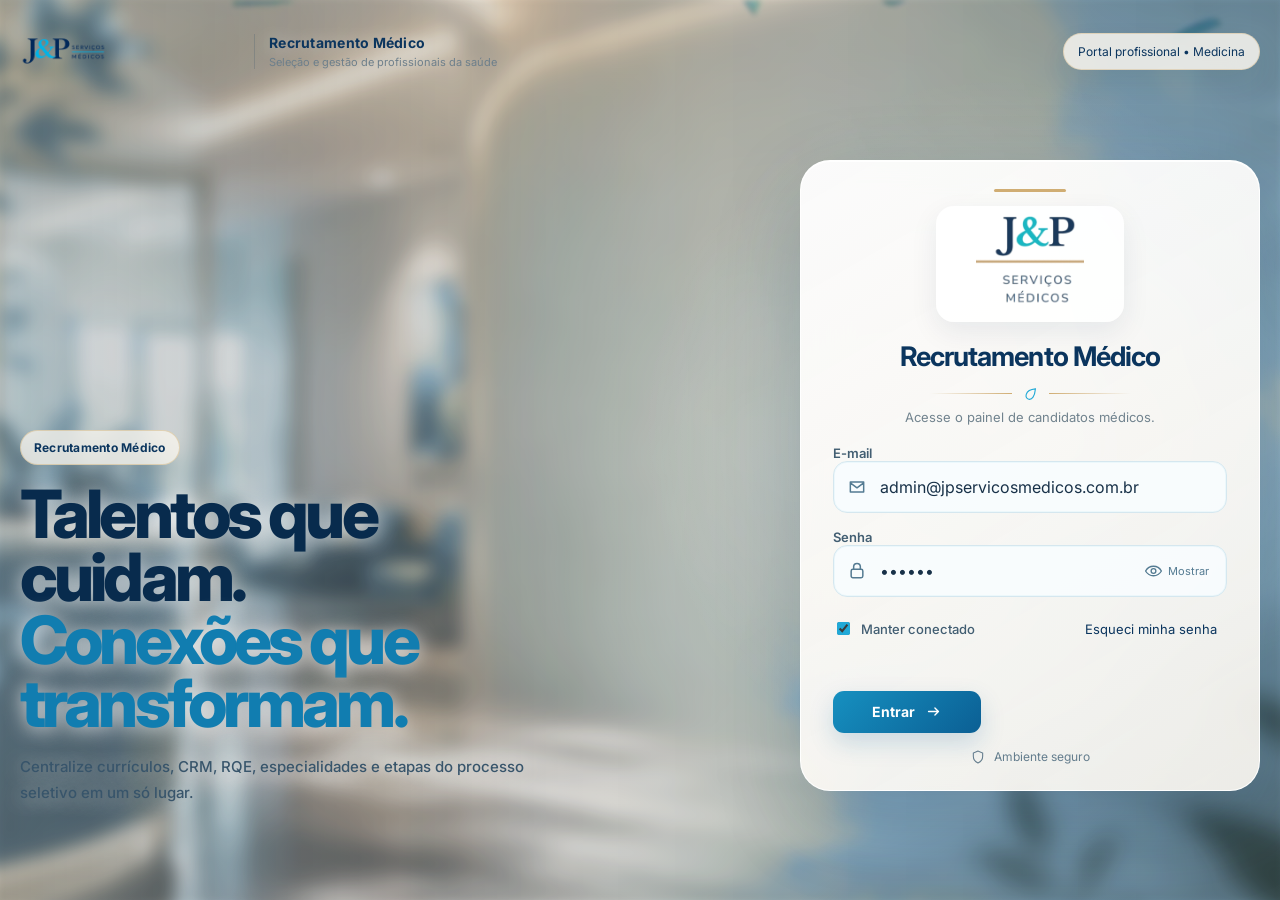
==== commit 114404f4: "Add files via upload" ====
--- a/index.html
+++ b/index.html
@@ -3,34 +3,29 @@
 <head>
   <meta charset="UTF-8" />
   <meta name="viewport" content="width=device-width, initial-scale=1.0" />
-  <meta name="theme-color" content="#eff7f1" />
-  <title>SUA LOGO AQUI | Recrutamento Médico</title>
+  <meta name="theme-color" content="#0b315c" />
+  <title>J&P Serviços Médicos | Recrutamento Médico</title>
   <meta name="description" content="Sistema de recrutamento médico com login, gestão de currículos e compartilhamento de link de candidatura." />
   <link rel="preconnect" href="https://fonts.googleapis.com">
   <link rel="preconnect" href="https://fonts.gstatic.com" crossorigin>
   <link href="https://fonts.googleapis.com/css2?family=Inter:wght@400;500;600;700;800&display=swap" rel="stylesheet">
+  <link rel="icon" type="image/png" href="assets/favicon.png" />
   <link rel="stylesheet" href="css/styles.css" />
 </head>
 <body data-page="dashboard">
   <section id="loginScreen" class="login-screen">
     <div class="login-background-photo" aria-hidden="true"></div>
-    <video class="login-leaves-video" autoplay muted loop playsinline preload="auto" poster="assets/login-clinic-bg.png" aria-hidden="true">
-      <source src="assets/leaves-overlay.webm" type="video/webm" />
+    <video class="login-leaves-video" autoplay muted loop playsinline preload="auto" poster="assets/login-clinic-bg-blue.jpg" aria-hidden="true">
+      <source src="assets/leaves-overlay-blue.webm" type="video/webm" />
     </video>
     <div class="login-overlay"></div>
 
     <header class="hero-topbar login-topbar">
-      <div class="brand-wrap">
-        <div class="brand-badge login-brand-badge">
-          <svg viewBox="0 0 64 64" aria-hidden="true">
-            <circle cx="32" cy="32" r="28" fill="rgba(255,255,255,.45)" />
-            <path d="M32 15v34M15 32h34" fill="none" stroke="currentColor" stroke-width="4.2" stroke-linecap="round"/>
-            <path d="M45 17c-7 .8-12 4.1-14 9.4-1.3 3.2.1 6.3 3.5 7 4.8 1 9-3.5 10.5-16.4Z" fill="#8bc9a3" opacity=".9"/>
-          </svg>
-        </div>
-        <div>
-          <strong>SUA LOGO AQUI</strong>
-          <span>Recrutamento e gestão de médicos</span>
+      <div class="brand-wrap jp-brand-wrap">
+        <img class="brand-logo-horizontal" src="assets/jp-logo-horizontal.png" alt="J&P Serviços Médicos" />
+        <div class="brand-context">
+          <strong>Recrutamento Médico</strong>
+          <span>Seleção e gestão de profissionais da saúde</span>
         </div>
       </div>
       <div class="hero-chip login-hero-chip">Portal profissional • Medicina</div>
@@ -44,14 +39,8 @@
       </aside>
 
       <main class="login-card glass-card login-card-premium">
-        <div class="login-logo-placeholder" aria-label="Espaço reservado para sua logo">
-          <span>SUA</span>
-          <strong>LOGO</strong>
-          <span>AQUI</span>
-          <svg viewBox="0 0 28 28" aria-hidden="true">
-            <path d="M21.8 5.5c-7.8.6-12.9 4-14.5 8.8-1.3 3.8.5 7.2 4.1 7.9 5.2 1 9.2-4.4 10.4-16.7Z" fill="none" stroke="currentColor" stroke-width="1.6"/>
-            <path d="M6.5 24c3.2-6.6 6.4-9.3 12.3-12.4" fill="none" stroke="currentColor" stroke-width="1.4" stroke-linecap="round"/>
-          </svg>
+        <div class="login-logo-placeholder jp-login-logo">
+          <img src="assets/jp-logo.png" alt="J&P Serviços Médicos" />
         </div>
 
         <div class="login-card-heading">
@@ -64,7 +53,7 @@
           <label for="loginEmail">E-mail</label>
           <div class="input-wrap premium-input">
             <svg viewBox="0 0 24 24" aria-hidden="true"><path d="M4 6h16v12H4zM4 7l8 6 8-6" fill="none" stroke="currentColor" stroke-width="1.8" stroke-linejoin="round"/></svg>
-            <input id="loginEmail" type="email" placeholder="admin@sualogoaqui.com" value="admin@sualogoaqui.com" autocomplete="email" />
+            <input id="loginEmail" type="email" placeholder="admin@jpservicosmedicos.com.br" value="admin@jpservicosmedicos.com.br" autocomplete="email" />
           </div>
 
           <label for="loginPassword">Senha</label>
@@ -100,12 +89,9 @@
 
   <section id="dashboardScreen" class="dashboard-screen hidden-section">
     <aside class="sidebar">
-      <div class="sidebar-brand">
-        <div class="sidebar-logo">RM</div>
-        <div>
-          <strong>SUA LOGO AQUI</strong>
-          <span>Talent Med Panel</span>
-        </div>
+      <div class="sidebar-brand jp-sidebar-brand">
+        <img class="sidebar-brand-logo" src="assets/jp-logo-horizontal.png" alt="J&P Serviços Médicos" />
+        <span>Recrutamento Médico</span>
       </div>
 
       <nav class="sidebar-nav">
@@ -146,7 +132,7 @@
         <div class="avatar-circle">AD</div>
         <div>
           <strong>Administrador</strong>
-          <span>admin@sualogoaqui.com</span>
+          <span>admin@jpservicosmedicos.com.br</span>
         </div>
       </div>
       <button id="logoutButton" class="ghost-button logout-button" type="button">Sair do sistema</button>
@@ -156,7 +142,7 @@
       <header class="dashboard-header">
         <div class="dashboard-header__title">
           <span class="dashboard-header__eyebrow">Painel administrativo</span>
-          <strong>SUA LOGO AQUI • Recrutamento Médico</strong>
+          <strong>J&P Serviços Médicos • Recrutamento Médico</strong>
         </div>
         <div class="dashboard-header__meta">
           <div class="header-chip">Equipe de recrutamento</div>
@@ -190,7 +176,7 @@
               <svg viewBox="0 0 24 24" aria-hidden="true"><circle cx="11" cy="11" r="6.5" fill="none" stroke="currentColor" stroke-width="1.7"/><path d="m16 16 4 4" fill="none" stroke="currentColor" stroke-width="1.7" stroke-linecap="round"/></svg>
               <input id="candidateSearch" type="search" placeholder="Buscar por médico, especialidade, cidade ou CRM..." />
             </div>
-            <select id="statusFilter" class="green-select">
+            <select id="statusFilter" class="blue-select">
               <option value="all">Todos os status</option>
               <option value="novo">Novo</option>
               <option value="analise">Em análise</option>
@@ -242,8 +228,8 @@
 
       <section id="settingsSection" class="content-section">
         <div class="config-card">
-          <label>Nome exibido<input type="text" value="SUA LOGO AQUI" /></label>
-          <label>E-mail administrativo<input type="email" value="admin@sualogoaqui.com" /></label>
+          <label>Nome exibido<input type="text" value="J&P Serviços Médicos" /></label>
+          <label>E-mail administrativo<input type="email" value="admin@jpservicosmedicos.com.br" /></label>
           <label>Mensagem da candidatura<textarea rows="4">Preencha os dados profissionais e anexe seu currículo médico para análise da equipe de recrutamento.</textarea></label>
           <button class="primary-button compact-width" type="button">Salvar alterações</button>
         </div>
@@ -318,7 +304,7 @@
         <div class="form-cols">
           <label>Experiência<input id="newExperience" type="text" placeholder="Ex.: 6 anos" /></label>
           <label>Status
-            <select id="newStatus" class="green-select">
+            <select id="newStatus" class="blue-select">
               <option value="novo">Novo</option>
               <option value="analise">Em análise</option>
               <option value="entrevista">Entrevista</option>
--- a/css/styles.css
+++ b/css/styles.css
@@ -1006,3 +1006,239 @@
   .pdf-upload-heading{align-items:flex-start;flex-direction:column}.pdf-format-chip{width:max-content}
   .application-success{min-height:460px}.application-success h2{font-size:27px}
 }
+
+/* =========================================================
+   J&P SERVIÇOS MÉDICOS — IDENTIDADE AZUL + BEGE
+   ========================================================= */
+:root{
+  --bg:#f4f7f9;
+  --white:#ffffff;
+  /* nomes antigos mantidos para compatibilidade; agora representam a paleta J&P */
+  --green-950:#082b4d;
+  --green-900:#0b355e;
+  --green-800:#0e4678;
+  --green-700:#105b92;
+  --green-600:#1377ad;
+  --green-500:#26a7d7;
+  --green-400:#58bee8;
+  --green-300:#8dd4f0;
+  --green-200:#c4e8f6;
+  --green-100:#e3f4fb;
+  --green-50:#f3fbfe;
+  --jp-navy:#0b355e;
+  --jp-navy-deep:#082b4d;
+  --jp-blue:#21a9d7;
+  --jp-blue-light:#dff3fb;
+  --jp-blue-soft:#eef9fd;
+  --jp-beige:#d0ad73;
+  --jp-beige-light:#f3e8d6;
+  --jp-beige-soft:#fbf7f0;
+  --line:#d9e5ec;
+  --text:#183148;
+  --muted:#6c7f8c;
+  --shadow:0 24px 72px rgba(8,43,77,.16);
+  --shadow-soft:0 18px 40px rgba(8,43,77,.09);
+}
+button:focus-visible,input:focus-visible,textarea:focus-visible,select:focus-visible,a:focus-visible{
+  outline-color:rgba(33,169,215,.28);
+}
+
+/* Logo J&P */
+.jp-brand-wrap{gap:14px}
+.brand-logo-horizontal{width:220px;max-height:58px;object-fit:contain;object-position:left center}
+.brand-context{padding-left:14px;border-left:1px solid rgba(11,53,94,.16)}
+.brand-context strong{color:var(--jp-navy)!important;font-size:14px!important}
+.brand-context span{color:#6d7f8b!important;font-size:11px!important}
+.jp-login-logo{
+  width:188px!important;height:116px!important;border:0!important;border-radius:18px!important;
+  background:rgba(255,255,255,.88)!important;box-shadow:0 10px 28px rgba(8,43,77,.08)!important;
+  padding:10px 14px;margin-bottom:4px!important;
+}
+.jp-login-logo img{width:100%;height:100%;object-fit:contain}
+.jp-sidebar-brand{display:flex;flex-direction:column;align-items:flex-start;gap:8px;padding:4px 4px 18px;border-bottom:1px solid rgba(255,255,255,.12)}
+.sidebar-brand-logo{width:220px;height:58px;object-fit:contain;object-position:left center;background:rgba(255,255,255,.96);border-radius:13px;padding:7px 9px}
+.jp-sidebar-brand>span{font-size:11px;letter-spacing:.10em;text-transform:uppercase;color:rgba(255,255,255,.63)}
+.application-brand-logo{width:220px;height:58px;object-fit:contain;background:rgba(255,255,255,.94);border-radius:14px;padding:7px 9px;box-shadow:0 10px 26px rgba(3,27,49,.14)}
+.jp-application-brand{display:flex;align-items:center;gap:12px}
+.jp-application-brand>span{font-size:12px;font-weight:700;color:#eaf7fc;letter-spacing:.04em}
+
+/* Login */
+.login-screen{background:#dfeef5;color:var(--text)}
+.login-background-photo{
+  background-image:url('../assets/login-clinic-bg-blue.jpg')!important;
+  filter:blur(8px) saturate(.92) brightness(.97)!important;
+}
+.login-background-photo::after{
+  background:linear-gradient(90deg,rgba(8,43,77,.16) 0%,rgba(238,249,253,.05) 48%,rgba(208,173,115,.10) 100%)!important;
+}
+.login-leaves-video{
+  opacity:.48!important;filter:blur(2.7px) saturate(1.05) contrast(1.02)!important;mix-blend-mode:multiply!important;
+}
+.login-overlay{
+  background:
+    linear-gradient(90deg,rgba(228,244,251,.22),rgba(255,255,255,.03) 46%,rgba(8,43,77,.08)),
+    radial-gradient(circle at 78% 48%,rgba(255,255,255,.22),transparent 32%)!important;
+}
+.login-brand-badge{display:none}
+.login-hero-chip{color:var(--jp-navy)!important;background:rgba(251,247,240,.84)!important;border-color:rgba(208,173,115,.36)!important}
+.side-message-pill{color:var(--jp-navy);background:rgba(251,247,240,.76);border-color:rgba(208,173,115,.44);text-shadow:none}
+.login-side-message{color:var(--jp-navy)!important;text-shadow:0 2px 20px rgba(255,255,255,.8)!important}
+.login-side-message h1{color:var(--jp-navy-deep)}
+.login-side-message h1 em{color:#117db0!important}
+.login-side-message p{color:#38556b!important;font-weight:500}
+.login-card-premium{
+  max-width:460px!important;padding:28px 32px 25px!important;
+  background:linear-gradient(150deg,rgba(255,255,255,.95),rgba(251,247,240,.91))!important;
+  border:1px solid rgba(255,255,255,.92)!important;
+  box-shadow:0 30px 88px rgba(8,43,77,.20),inset 0 1px 0 rgba(255,255,255,.95)!important;
+}
+.login-card-premium::before{content:'';display:block;width:72px;height:3px;border-radius:999px;background:var(--jp-beige);margin:0 auto 14px}
+.login-card-heading h2{color:var(--jp-navy)!important}
+.login-card-heading p{color:#71838e!important}
+.heading-leaf-line{color:var(--jp-blue)!important}
+.heading-leaf-line span{background:linear-gradient(90deg,transparent,var(--jp-beige))!important}
+.heading-leaf-line span:last-child{background:linear-gradient(90deg,var(--jp-beige),transparent)!important}
+.premium-login-form label{color:#425e72!important}
+.premium-input input{background:rgba(248,252,254,.94)!important;border-color:#d5e7ef!important;box-shadow:inset 0 0 0 1px rgba(33,169,215,.05)!important}
+.premium-input input:focus{border-color:#6dc8ea!important;box-shadow:0 0 0 4px rgba(33,169,215,.12)!important}
+.premium-input>svg,.premium-input .tiny-button{color:#547b92!important}
+.text-link{color:var(--jp-navy)!important}
+.check-inline input{accent-color:var(--jp-blue)}
+.premium-login-button{
+  width:148px!important;min-height:42px!important;margin:16px auto 0!important;
+  background:linear-gradient(135deg,#31b3df,#157cae)!important;
+  box-shadow:0 12px 28px rgba(20,125,174,.20)!important;
+  border-radius:11px!important;font-size:14px!important;
+}
+.premium-security{color:#647d8d!important}
+
+/* Dashboard / home profissional */
+.dashboard-screen{
+  background:linear-gradient(135deg,#eef7fb 0%,#f8fafb 52%,#f5eee3 100%)!important;
+  grid-template-columns:290px minmax(0,1fr)!important;
+}
+.sidebar{
+  background:linear-gradient(180deg,#082f55,#0b3c68 64%,#0f4b79)!important;
+  box-shadow:0 20px 50px rgba(8,43,77,.16)!important;
+}
+.side-item{color:rgba(255,255,255,.78)!important}
+.side-item:hover{background:rgba(113,201,237,.10)!important;color:#fff!important}
+.side-item.active{background:linear-gradient(90deg,rgba(56,174,218,.30),rgba(56,174,218,.16))!important;color:#fff!important;box-shadow:inset 3px 0 0 #65c9ed}
+.side-icon{background:rgba(255,255,255,.08)!important;border-color:rgba(255,255,255,.09)!important;color:#bfeafb!important}
+.sidebar-card{background:rgba(255,255,255,.08)!important;border-color:rgba(255,255,255,.11)!important}
+.sidebar-card span{color:#b9e4f4!important}
+.sidebar-card .primary-button{background:linear-gradient(135deg,#36b7e1,#1b89ba)!important;box-shadow:none!important}
+.sidebar-card .secondary-button{background:#fbf7f0!important;color:#0b355e!important;border-color:#e9d7ba!important}
+.avatar-circle{background:#dff3fb!important;color:#0b4a77!important}
+.sidebar-user span{color:#bcd8e7!important}
+.logout-button{color:#e7f5fb!important;border-color:rgba(255,255,255,.14)!important}
+
+.dashboard-main{background:linear-gradient(180deg,#fff,#fdfefe)!important;box-shadow:0 20px 48px rgba(8,43,77,.08)!important}
+.dashboard-header{border-bottom-color:#dfe9ee!important}
+.dashboard-header__eyebrow{color:#758996!important}
+.dashboard-header__title strong{color:var(--jp-navy)!important}
+.header-chip{color:#0d5a87!important;background:#eef9fd!important;border-color:#cee9f4!important}
+.header-chip.muted{color:#856d4a!important;background:#fbf7f0!important;border-color:#ead9bd!important}
+.main-topbar{border-bottom-color:#e4ebef!important}
+.main-topbar h2{color:var(--jp-navy-deep)!important}
+.main-topbar p{color:#748692!important}
+.eyebrow.dark{background:#eef9fd!important;border-color:#d1eaf5!important;color:#0f6f9c!important}
+.topbar-actions .secondary-button{color:var(--jp-navy)!important;background:#fbf7f0!important;border-color:#e4d2b4!important}
+.topbar-actions .primary-button,.primary-button{background:linear-gradient(135deg,#1690c0,#0b5f94)!important;box-shadow:0 10px 25px rgba(11,95,148,.18)!important}
+.secondary-button{color:#0c5684!important;border-color:#d4e5ee!important;background:#fff!important}
+
+.stat-card{background:linear-gradient(180deg,#fafdff,#edf8fc)!important;border-color:#d8eaf2!important;box-shadow:0 8px 24px rgba(8,43,77,.035)!important}
+.stat-card:nth-child(2){background:linear-gradient(180deg,#fffdf9,#f8f0e4)!important;border-color:#eadcc6!important}
+.stat-card strong{color:var(--jp-navy)!important}
+.table-panel{border-color:#dbe8ee!important;box-shadow:0 14px 36px rgba(8,43,77,.05)!important}
+.table-toolbar{background:#fbfdfe!important}
+.search-box input,.table-toolbar select{background:#fafdff!important;border-color:#d7e6ed!important}
+.search-box svg{color:#6d8da0!important}
+.table-head{background:#f4f9fb!important;color:#7a8d98!important}
+.candidate-row:hover{background:#f6fbfd!important}
+.doctor-avatar{background:#e2f4fb!important;color:#0c618f!important}
+.eye-button{color:#0f6f9d!important;border-color:#d4e6ee!important;background:#fff!important}
+.eye-button:hover{background:#eaf7fc!important}
+
+.status-novo{background:#e7f5fc!important;color:#176c9b!important}
+.status-analise{background:#f8eddb!important;color:#946e31!important}
+.status-entrevista{background:#dff3fb!important;color:#0b6797!important}
+.status-aprovado{background:#e9f2f8!important;color:#0b456f!important}
+
+.kanban-column,.report-card,.config-card{border-color:#dce8ee!important;background:#fff!important}
+.kanban-title{color:var(--jp-navy)!important;border-bottom-color:#e2ebef!important}
+.kanban-item{border-color:#dce8ee!important;background:#fafdff!important}
+.report-card strong{color:var(--jp-navy)!important}
+.config-card input,.config-card textarea{border-color:#d5e5ec!important;background:#fbfdfe!important}
+
+/* selects azul-claro */
+.blue-select,.green-select,.table-toolbar select,.new-form select{
+  color:#0b4e7a!important;background-color:#eaf7fc!important;border-color:#c8e7f3!important;
+  box-shadow:inset 0 0 0 1px rgba(33,169,215,.04)!important;
+}
+.blue-select:hover,.green-select:hover,.table-toolbar select:hover,.new-form select:hover{background-color:#ddf2fb!important;border-color:#9fd8ed!important}
+.blue-select option,.green-select option,.table-toolbar select option,.new-form select option{color:#0b456d!important;background:#e7f5fc!important}
+.blue-select option:checked,.green-select option:checked,.table-toolbar select option:checked,.new-form select option:checked{color:#082f55!important;background:#c9eaf7!important;font-weight:700}
+
+/* modal */
+.modal-backdrop{background:rgba(7,34,59,.45)!important}
+.modal-card{box-shadow:0 34px 90px rgba(8,43,77,.22)!important}
+.modal-avatar{background:#e2f4fb!important;color:#0b5f90!important}
+.modal-header h3,.curriculum-heading h4,.small-modal-heading h3{color:var(--jp-navy)!important}
+.modal-info-grid article{background:#f8fbfd!important;border-color:#dfe9ee!important}
+.curriculum-block{background:#f2f9fc!important;border-color:#d8e9f1!important}
+.notes-block{border-color:#e0e8ec!important}
+
+/* Página pública de candidatura */
+.application-page-v2{background:#eef5f8!important}
+.application-story-panel{background:#082f55!important}
+.application-story-bg{background-image:url('../assets/login-clinic-bg-blue.jpg')!important;filter:blur(6px) saturate(.88) brightness(.62)!important}
+.application-story-leaves{opacity:.45!important;filter:blur(2.5px) saturate(1.04)!important;mix-blend-mode:screen!important}
+.application-story-overlay{
+  background:linear-gradient(180deg,rgba(6,35,62,.58),rgba(8,48,84,.72)),radial-gradient(circle at 65% 30%,rgba(61,185,230,.14),transparent 34%)!important;
+}
+.application-story-kicker{background:rgba(243,232,214,.15)!important;border-color:rgba(230,201,154,.32)!important;color:#f4dfbc!important}
+.application-story-copy h1{color:#fff!important}
+.application-story-copy>p{color:rgba(236,248,253,.84)!important}
+.application-story-features article{background:rgba(255,255,255,.07)!important;border-color:rgba(112,199,234,.14)!important}
+.feature-icon{background:rgba(87,190,232,.13)!important;color:#bce9f9!important}
+.application-story-footer{color:rgba(225,242,249,.62)!important}
+.application-form-panel{background:linear-gradient(180deg,#f7fbfd 0%,#f5efe5 100%)!important}
+.application-back-link{color:#536f80!important}
+.application-secure-chip{color:#0c648f!important;background:#fff!important;border-color:#d6e7ee!important}
+.application-form-shell{border-color:#d9e6ec!important;background:rgba(255,255,255,.97)!important;box-shadow:0 24px 64px rgba(8,43,77,.09)!important}
+.application-form-title h2{color:var(--jp-navy)!important}
+.application-form-title p{color:#728591!important}
+.required-star{color:#137fac!important}
+.public-form-v2 label{color:#496273!important}
+.public-form-v2 input,.public-form-v2 textarea{background:#fbfdfe!important;border-color:#d8e6ed!important}
+.public-form-v2 input:focus,.public-form-v2 textarea:focus{border-color:#79cbe9!important;box-shadow:0 0 0 4px rgba(33,169,215,.10)!important}
+.public-form-footer{border-top-color:#e2eaee!important}
+.application-submit-button{background:linear-gradient(135deg,#199dca,#0b6597)!important;box-shadow:0 10px 24px rgba(11,101,151,.16)!important}
+
+/* PDF */
+.pdf-upload-heading span{color:#748893!important}
+.pdf-upload-heading strong{color:#31556d!important}
+.pdf-format-chip{background:#f6ecdc!important;color:#896936!important;border-color:#e7d5b8!important}
+.pdf-upload-box{border-color:#b9dce9!important;background:#eff9fd!important;color:#315c72!important}
+.pdf-upload-box:hover{background:#e5f5fb!important;border-color:#78c9e6!important;box-shadow:0 8px 22px rgba(13,103,147,.06)!important}
+.pdf-upload-icon{background:#d9f0f9!important;color:#0f719e!important}
+.pdf-upload-copy strong{color:#31576d!important}
+.pdf-upload-copy small{color:#7e919c!important}
+.pdf-upload-action{background:#fff!important;border-color:#d2e3eb!important;color:#0c668f!important}
+.form-validation-message{color:#667d8b!important}
+
+/* Sucesso */
+.success-animation{color:#1488b7!important}
+.success-circle{fill:#e7f5fb!important;stroke:#75c8e7!important}
+.success-check{stroke:#0d78a7!important}
+.success-kicker{background:#f6ecdc!important;color:#886635!important}
+.application-success h2{color:var(--jp-navy)!important}
+.application-success p{color:#71848f!important}
+
+@media (max-width:720px){
+  .brand-logo-horizontal{width:145px}
+  .brand-context{display:none}
+  .jp-login-logo{width:164px!important;height:102px!important}
+  .premium-login-button{width:140px!important}
+}
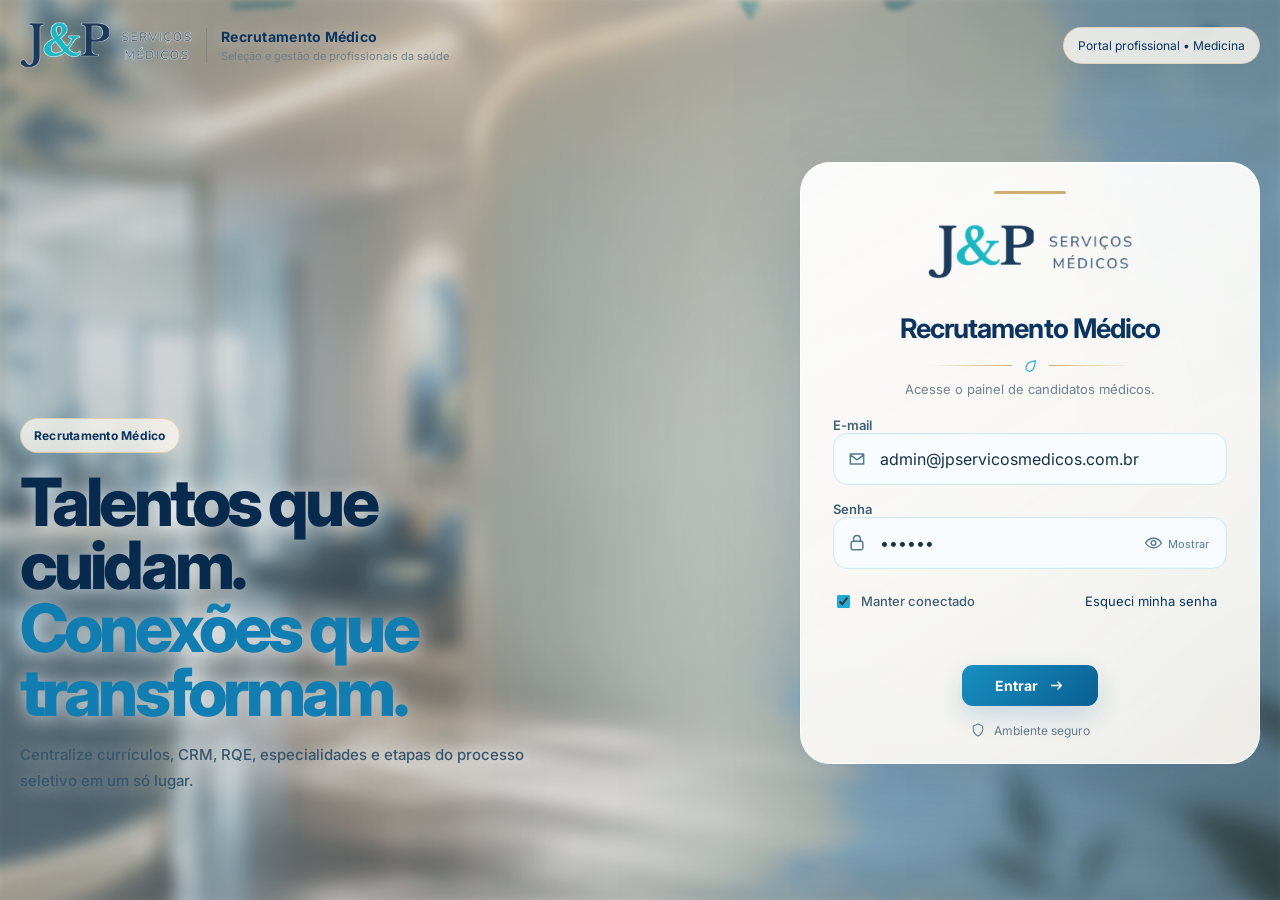
==== commit ecee5484: "Add files via upload" ====
--- a/index.html
+++ b/index.html
@@ -40,7 +40,7 @@
 
       <main class="login-card glass-card login-card-premium">
         <div class="login-logo-placeholder jp-login-logo">
-          <img src="assets/jp-logo.png" alt="J&P Serviços Médicos" />
+          <img src="assets/jp-logo-horizontal.png" alt="J&P Serviços Médicos" />
         </div>
 
         <div class="login-card-heading">
@@ -89,6 +89,9 @@
 
   <section id="dashboardScreen" class="dashboard-screen hidden-section">
     <aside class="sidebar">
+      <button id="sidebarToggle" class="sidebar-toggle" type="button" aria-label="Recolher menu" title="Recolher menu">
+        <svg viewBox="0 0 24 24" aria-hidden="true"><path d="m14.5 6-6 6 6 6" fill="none" stroke="currentColor" stroke-width="1.9" stroke-linecap="round" stroke-linejoin="round"/></svg>
+      </button>
       <div class="sidebar-brand jp-sidebar-brand">
         <img class="sidebar-brand-logo" src="assets/jp-logo-horizontal.png" alt="J&P Serviços Médicos" />
         <span>Recrutamento Médico</span>
@@ -99,25 +102,25 @@
           <span class="side-icon" aria-hidden="true">
             <svg viewBox="0 0 24 24"><circle cx="9" cy="8" r="3.2"/><path d="M3.8 18c.8-3 3-4.8 5.2-4.8s4.4 1.8 5.2 4.8" fill="none" stroke="currentColor" stroke-width="1.8" stroke-linecap="round"/><path d="M16.5 7.3h4.5M18.75 5.1v4.4" fill="none" stroke="currentColor" stroke-width="1.8" stroke-linecap="round"/></svg>
           </span>
-          Candidatos
+          <span class="side-label">Candidatos</span>
         </button>
         <button class="side-item" data-section="pipelineSection">
           <span class="side-icon" aria-hidden="true">
             <svg viewBox="0 0 24 24"><path d="M6 6h4v4H6zM14 14h4v4h-4zM8 10v4h8" fill="none" stroke="currentColor" stroke-width="1.8" stroke-linecap="round" stroke-linejoin="round"/></svg>
           </span>
-          Etapas
+          <span class="side-label">Etapas</span>
         </button>
         <button class="side-item" data-section="reportsSection">
           <span class="side-icon" aria-hidden="true">
             <svg viewBox="0 0 24 24"><path d="M5 18V9M12 18V6M19 18v-4" fill="none" stroke="currentColor" stroke-width="1.8" stroke-linecap="round"/><path d="M4 18h16" fill="none" stroke="currentColor" stroke-width="1.8" stroke-linecap="round"/></svg>
           </span>
-          Indicadores
+          <span class="side-label">Indicadores</span>
         </button>
         <button class="side-item" data-section="settingsSection">
           <span class="side-icon" aria-hidden="true">
             <svg viewBox="0 0 24 24"><path d="M12 8.2a3.8 3.8 0 1 0 0 7.6 3.8 3.8 0 0 0 0-7.6Z" fill="none" stroke="currentColor" stroke-width="1.8"/><path d="M19 12a7.7 7.7 0 0 0-.1-1.1l2-1.5-2-3.4-2.4 1a8.3 8.3 0 0 0-1.9-1.1l-.3-2.6h-4l-.3 2.6A8.3 8.3 0 0 0 7.5 7l-2.4-1-2 3.4 2 1.5A7.7 7.7 0 0 0 5 12c0 .4 0 .7.1 1.1l-2 1.5 2 3.4 2.4-1c.6.5 1.2.8 1.9 1.1l.3 2.6h4l.3-2.6c.7-.3 1.3-.6 1.9-1.1l2.4 1 2-3.4-2-1.5c.1-.4.1-.7.1-1.1Z" fill="none" stroke="currentColor" stroke-width="1.4" stroke-linejoin="round"/></svg>
           </span>
-          Configurações
+          <span class="side-label">Configurações</span>
         </button>
       </nav>
 
@@ -135,14 +138,20 @@
           <span>admin@jpservicosmedicos.com.br</span>
         </div>
       </div>
-      <button id="logoutButton" class="ghost-button logout-button" type="button">Sair do sistema</button>
+      <button id="logoutButton" class="ghost-button logout-button" type="button">
+        <svg viewBox="0 0 24 24" aria-hidden="true"><path d="M10 5H5v14h5M14 8l4 4-4 4M8 12h10" fill="none" stroke="currentColor" stroke-width="1.8" stroke-linecap="round" stroke-linejoin="round"/></svg>
+        <span class="logout-label">Sair do sistema</span>
+      </button>
     </aside>
 
     <main class="dashboard-main">
       <header class="dashboard-header">
-        <div class="dashboard-header__title">
-          <span class="dashboard-header__eyebrow">Painel administrativo</span>
-          <strong>J&P Serviços Médicos • Recrutamento Médico</strong>
+        <div class="dashboard-header__brand">
+          <img class="dashboard-header-logo" src="assets/jp-logo-horizontal.png" alt="J&P Serviços Médicos" />
+          <div class="dashboard-header__title">
+            <span class="dashboard-header__eyebrow">Painel administrativo</span>
+            <strong>Recrutamento Médico</strong>
+          </div>
         </div>
         <div class="dashboard-header__meta">
           <div class="header-chip">Equipe de recrutamento</div>
@@ -150,6 +159,7 @@
         </div>
       </header>
 
+      <section id="candidatesSection" class="content-section active">
       <header class="main-topbar">
         <div>
           <span class="eyebrow dark">Recrutamento médico</span>
@@ -162,12 +172,11 @@
         </div>
       </header>
 
-      <section id="candidatesSection" class="content-section active">
         <div class="stats-grid">
           <article class="stat-card"><span>Total</span><strong id="metricTotal">0</strong><small>Médicos cadastrados</small></article>
           <article class="stat-card"><span>Em análise</span><strong id="metricReview">0</strong><small>Currículos em avaliação</small></article>
-          <article class="stat-card"><span>Entrevista</span><strong id="metricInterview">0</strong><small>Triagem avançada</small></article>
           <article class="stat-card"><span>Aprovados</span><strong id="metricApproved">0</strong><small>Perfis validados</small></article>
+          <article class="stat-card"><span>Reprovados</span><strong id="metricRejected">0</strong><small>Processos encerrados</small></article>
         </div>
 
         <div class="table-panel">
@@ -182,6 +191,7 @@
               <option value="analise">Em análise</option>
               <option value="entrevista">Entrevista</option>
               <option value="aprovado">Aprovado</option>
+              <option value="reprovado">Reprovado</option>
             </select>
           </div>
 
@@ -189,6 +199,7 @@
             <span>Médico</span>
             <span>Especialidade</span>
             <span>CRM</span>
+            <span>Data</span>
             <span>Status</span>
             <span>Ação</span>
           </div>
@@ -198,40 +209,125 @@
       </section>
 
       <section id="pipelineSection" class="content-section">
+        <div class="section-page-heading">
+          <div><span>Fluxo de recrutamento</span><h2>Etapas do processo seletivo</h2><p>Acompanhe os médicos em cada fase do processo.</p></div>
+        </div>
         <div class="kanban-grid">
           <article class="kanban-column"><div class="kanban-title">Novo</div><div id="kanbanNew" class="kanban-list"></div></article>
           <article class="kanban-column"><div class="kanban-title">Em análise</div><div id="kanbanReview" class="kanban-list"></div></article>
           <article class="kanban-column"><div class="kanban-title">Entrevista</div><div id="kanbanInterview" class="kanban-list"></div></article>
           <article class="kanban-column"><div class="kanban-title">Aprovado</div><div id="kanbanApproved" class="kanban-list"></div></article>
+          <article class="kanban-column"><div class="kanban-title">Reprovado</div><div id="kanbanRejected" class="kanban-list"></div></article>
         </div>
       </section>
 
       <section id="reportsSection" class="content-section">
-        <div class="report-grid">
-          <article class="report-card">
-            <span>Especialidade mais procurada</span>
-            <strong>Clínica Geral</strong>
-            <p>Maior volume de currículos dentro do funil atual.</p>
+        <div class="section-page-heading indicators-page-heading">
+          <div>
+            <span>Indicadores médicos</span>
+            <h2>Visão das especialidades</h2>
+            <p>Distribuição atual dos médicos cadastrados, atualizada sempre que você acessa esta área.</p>
+          </div>
+          <div class="indicators-refresh-status">
+            <span class="refresh-dot" aria-hidden="true"></span>
+            <div><small>Última atualização</small><strong id="indicatorsUpdatedAt">Agora</strong></div>
+          </div>
+        </div>
+
+        <div class="indicator-kpi-grid">
+          <article class="indicator-kpi-card indicator-kpi-primary">
+            <div class="indicator-kpi-icon">
+              <svg viewBox="0 0 24 24" aria-hidden="true"><circle cx="9" cy="8" r="3"/><path d="M4 19c.8-3.4 3-5.2 5-5.2s4.2 1.8 5 5.2M16 8h4M18 6v4" fill="none" stroke="currentColor" stroke-width="1.8" stroke-linecap="round"/></svg>
+            </div>
+            <div><span>Médicos cadastrados</span><strong id="indicatorDoctorsTotal">0</strong><small>total no banco de talentos</small></div>
           </article>
-          <article class="report-card">
-            <span>Tempo médio de avaliação</span>
-            <strong>3,2 dias</strong>
-            <p>Tempo entre a candidatura e o retorno inicial do recrutamento.</p>
+          <article class="indicator-kpi-card">
+            <div class="indicator-kpi-icon">
+              <svg viewBox="0 0 24 24" aria-hidden="true"><path d="M5 5h14v14H5zM8 9h8M8 13h5" fill="none" stroke="currentColor" stroke-width="1.8" stroke-linecap="round"/></svg>
+            </div>
+            <div><span>Especialidades</span><strong id="indicatorSpecialtiesTotal">0</strong><small>áreas representadas</small></div>
           </article>
-          <article class="report-card">
-            <span>Perfis com RQE informado</span>
-            <strong>84%</strong>
-            <p>Percentual de médicos com registro complementar informado no sistema.</p>
+          <article class="indicator-kpi-card indicator-kpi-beige">
+            <div class="indicator-kpi-icon">
+              <svg viewBox="0 0 24 24" aria-hidden="true"><path d="M12 3 5 6v5c0 4.8 2.9 8.2 7 10 4.1-1.8 7-5.2 7-10V6l-7-3Z" fill="none" stroke="currentColor" stroke-width="1.7"/><path d="m9 12 2 2 4-4" fill="none" stroke="currentColor" stroke-width="1.8" stroke-linecap="round" stroke-linejoin="round"/></svg>
+            </div>
+            <div><span>CRM + RQE informado</span><strong id="indicatorRqeRate">0%</strong><small>perfis com registro complementar</small></div>
           </article>
+          <article class="indicator-kpi-card">
+            <div class="indicator-kpi-icon">
+              <svg viewBox="0 0 24 24" aria-hidden="true"><circle cx="12" cy="12" r="8" fill="none" stroke="currentColor" stroke-width="1.8"/><path d="M12 8v4l3 2" fill="none" stroke="currentColor" stroke-width="1.8" stroke-linecap="round"/></svg>
+            </div>
+            <div><span>Em processo</span><strong id="indicatorInProcess">0</strong><small>análise ou entrevista</small></div>
+          </article>
+        </div>
+
+        <div class="indicators-main-grid">
+          <article class="specialty-chart-card premium-indicator-card">
+            <div class="chart-card-heading indicators-card-heading">
+              <div>
+                <span>Distribuição por área</span>
+                <h3>Especialidades dos candidatos</h3>
+                <p>Participação de cada especialidade no total de médicos.</p>
+              </div>
+              <div class="chart-total-badge"><strong id="specialtyTotal">0</strong><span>médicos</span></div>
+            </div>
+
+            <div class="specialty-dashboard-chart">
+              <div class="specialty-donut-column">
+                <div id="specialtyDonut" class="specialty-donut" role="img" aria-label="Distribuição de médicos por especialidade">
+                  <div class="specialty-donut-center"><strong id="specialtyDonutTotal">0</strong><span>candidatos</span></div>
+                </div>
+                <div id="specialtyLegend" class="specialty-legend"></div>
+              </div>
+              <div class="specialty-ranking-column">
+                <div class="ranking-header"><strong>Ranking de especialidades</strong><span>participação</span></div>
+                <div id="specialtyChart" class="specialty-chart specialty-ranking" aria-label="Ranking de médicos por especialidade"></div>
+              </div>
+            </div>
+          </article>
+
+          <aside class="indicator-insights">
+            <article class="indicator-insight-card leader-card">
+              <span>Maior presença</span>
+              <strong id="specialtyLeader">—</strong>
+              <small id="specialtyLeaderCount">0 médicos</small>
+              <div class="leader-mark">01</div>
+            </article>
+            <article class="indicator-insight-card">
+              <span>Diversidade</span>
+              <strong id="specialtyKinds">0</strong>
+              <small>especialidades diferentes</small>
+            </article>
+            <article class="indicator-insight-card beige-insight">
+              <span>RQE informado</span>
+              <strong id="rqeRate">0%</strong>
+              <small>dos perfis cadastrados</small>
+            </article>
+          </aside>
         </div>
       </section>
 
       <section id="settingsSection" class="content-section">
-        <div class="config-card">
-          <label>Nome exibido<input type="text" value="J&P Serviços Médicos" /></label>
-          <label>E-mail administrativo<input type="email" value="admin@jpservicosmedicos.com.br" /></label>
-          <label>Mensagem da candidatura<textarea rows="4">Preencha os dados profissionais e anexe seu currículo médico para análise da equipe de recrutamento.</textarea></label>
-          <button class="primary-button compact-width" type="button">Salvar alterações</button>
+        <div class="section-page-heading">
+          <div><span>Conta do usuário</span><h2>Meu perfil</h2><p>Atualize apenas as informações do usuário que acessa o painel.</p></div>
+        </div>
+        <div class="profile-settings-card">
+          <div class="profile-settings-aside">
+            <div id="profileAvatar" class="profile-avatar-large">AD</div>
+            <strong id="profileDisplayName">Administrador</strong>
+            <span id="profileDisplayRole">Equipe de recrutamento</span>
+          </div>
+          <form id="profileForm" class="profile-form">
+            <div class="form-cols">
+              <label>Nome do usuário<input id="profileName" type="text" value="Administrador" required /></label>
+              <label>Cargo / função<input id="profileRole" type="text" value="Equipe de recrutamento" required /></label>
+            </div>
+            <div class="form-cols">
+              <label>E-mail<input id="profileEmail" type="email" value="admin@jpservicosmedicos.com.br" required /></label>
+              <label>Telefone<input id="profilePhone" type="tel" value="" placeholder="(00) 00000-0000" /></label>
+            </div>
+            <div class="profile-actions"><button class="primary-button compact-width" type="submit">Salvar perfil</button></div>
+          </form>
         </div>
       </section>
     </main>
@@ -266,9 +362,32 @@
             <span>Resumo curricular</span>
             <h4>Visão geral do currículo</h4>
           </div>
-          <button id="openPdfButton" class="secondary-button curriculum-pdf-button" type="button">Abrir currículo PDF</button>
+          <button id="openPdfButton" class="secondary-button curriculum-pdf-button" type="button">Abrir currículo</button>
         </div>
         <ul id="modalCurriculum" class="curriculum-list"></ul>
+      </div>
+
+      <div class="candidate-decision-block">
+        <div>
+          <span>Decisão da candidatura</span>
+          <strong>Atualize o status deste médico</strong>
+        </div>
+        <div class="candidate-status-actions" id="candidateStatusActions">
+          <button type="button" class="status-action status-action-review" data-status-action="analise">Em análise</button>
+          <button type="button" class="status-action status-action-approved" data-status-action="aprovado">Aprovado</button>
+          <button type="button" class="status-action status-action-rejected" data-status-action="reprovado">Reprovado</button>
+        </div>
+      </div>
+
+      <div class="candidate-documents-block">
+        <div class="candidate-documents-heading">
+          <div>
+            <span>Documentação</span>
+            <h4>Arquivos enviados pelo médico</h4>
+          </div>
+          <span id="modalDocumentsCount" class="documents-count">0 arquivos</span>
+        </div>
+        <div id="modalDocumentsList" class="candidate-documents-list"></div>
       </div>
 
       <div class="notes-block">
@@ -309,6 +428,7 @@
               <option value="analise">Em análise</option>
               <option value="entrevista">Entrevista</option>
               <option value="aprovado">Aprovado</option>
+              <option value="reprovado">Reprovado</option>
             </select>
           </label>
         </div>
--- a/css/styles.css
+++ b/css/styles.css
@@ -1045,7 +1045,7 @@
 
 /* Logo J&P */
 .jp-brand-wrap{gap:14px}
-.brand-logo-horizontal{width:220px;max-height:58px;object-fit:contain;object-position:left center}
+.brand-logo-horizontal{width:172px;max-height:58px;object-fit:contain;object-position:left center}
 .brand-context{padding-left:14px;border-left:1px solid rgba(11,53,94,.16)}
 .brand-context strong{color:var(--jp-navy)!important;font-size:14px!important}
 .brand-context span{color:#6d7f8b!important;font-size:11px!important}
@@ -1056,9 +1056,9 @@
 }
 .jp-login-logo img{width:100%;height:100%;object-fit:contain}
 .jp-sidebar-brand{display:flex;flex-direction:column;align-items:flex-start;gap:8px;padding:4px 4px 18px;border-bottom:1px solid rgba(255,255,255,.12)}
-.sidebar-brand-logo{width:220px;height:58px;object-fit:contain;object-position:left center;background:rgba(255,255,255,.96);border-radius:13px;padding:7px 9px}
+.sidebar-brand-logo{width:176px;height:58px;object-fit:contain;object-position:left center;background:rgba(255,255,255,.96);border-radius:13px;padding:7px 9px}
 .jp-sidebar-brand>span{font-size:11px;letter-spacing:.10em;text-transform:uppercase;color:rgba(255,255,255,.63)}
-.application-brand-logo{width:220px;height:58px;object-fit:contain;background:rgba(255,255,255,.94);border-radius:14px;padding:7px 9px;box-shadow:0 10px 26px rgba(3,27,49,.14)}
+.application-brand-logo{width:180px;height:58px;object-fit:contain;background:rgba(255,255,255,.94);border-radius:14px;padding:7px 9px;box-shadow:0 10px 26px rgba(3,27,49,.14)}
 .jp-application-brand{display:flex;align-items:center;gap:12px}
 .jp-application-brand>span{font-size:12px;font-weight:700;color:#eaf7fc;letter-spacing:.04em}
 
@@ -1242,3 +1242,349 @@
   .jp-login-logo{width:164px!important;height:102px!important}
   .premium-login-button{width:140px!important}
 }
+
+
+/* =========================================================
+   DOCUMENTOS + DECISÃO + ORDENAÇÃO POR DATA
+   ========================================================= */
+.medical-grid{grid-template-columns:minmax(0,1.55fr) .92fr .95fr 112px 128px 62px!important}
+.date-cell{display:flex;flex-direction:column;gap:4px;color:#536d7b;font-size:11px}
+.date-cell strong{color:#24475e;font-size:12px;font-weight:700}
+.date-cell span{color:#8a9aa3;font-size:10px}
+.status-reprovado{background:#f7e7e7!important;color:#9a4048!important}
+
+.kanban-grid{grid-template-columns:repeat(5,minmax(0,1fr))!important}
+.kanban-item small{display:block;margin-top:9px;color:#8a99a2;font-size:10px}
+
+.candidate-decision-block{
+  margin-top:18px;padding:18px;border:1px solid #dce8ee;border-radius:20px;background:linear-gradient(180deg,#fbfdfe,#f5f9fb);
+  display:flex;align-items:center;justify-content:space-between;gap:18px;
+}
+.candidate-decision-block>div:first-child{display:flex;flex-direction:column;gap:5px}
+.candidate-decision-block span{color:#7f929e;font-size:10px;text-transform:uppercase;letter-spacing:.09em}
+.candidate-decision-block strong{color:#173e5e;font-size:14px}
+.candidate-status-actions{display:flex;gap:8px;flex-wrap:wrap;justify-content:flex-end}
+.status-action{min-height:40px;padding:0 14px;border-radius:12px;border:1px solid #d6e3e9;background:#fff;color:#426072;font-size:12px;font-weight:750;transition:.18s ease}
+.status-action:hover{transform:translateY(-1px)}
+.status-action-review{border-color:#eadabf;color:#8a672f;background:#fffaf2}
+.status-action-approved{border-color:#bddbec;color:#0b5c8a;background:#f1f9fd}
+.status-action-rejected{border-color:#e6caca;color:#91414a;background:#fff7f7}
+.status-action-review.active{background:#f5e5c8;border-color:#d8b77e;color:#72501d}
+.status-action-approved.active{background:#dceff8;border-color:#8fc8e1;color:#084d76}
+.status-action-rejected.active{background:#f2dede;border-color:#dba8ad;color:#7b3039}
+
+.candidate-documents-block{margin-top:18px;padding:18px;border:1px solid #dce8ee;border-radius:20px;background:#fff}
+.candidate-documents-heading{display:flex;align-items:flex-start;justify-content:space-between;gap:14px}
+.candidate-documents-heading span{display:block;color:#8798a2;font-size:10px;text-transform:uppercase;letter-spacing:.08em}
+.candidate-documents-heading h4{margin:7px 0 0;color:var(--jp-navy);font-size:19px}
+.documents-count{padding:7px 10px;border-radius:999px;background:#eef8fc;color:#0c648f!important;border:1px solid #d3eaf3;font-weight:700;text-transform:none!important;letter-spacing:0!important}
+.candidate-documents-list{margin-top:14px;display:grid;grid-template-columns:1fr 1fr;gap:10px}
+.candidate-document-item{display:grid;grid-template-columns:auto minmax(0,1fr) auto;align-items:center;gap:11px;padding:12px;border:1px solid #e0ebf0;border-radius:15px;background:#fafdff}
+.candidate-document-icon{width:38px;height:38px;border-radius:11px;background:#e4f4fb;color:#0e6c99;display:grid;place-items:center}
+.candidate-document-icon svg{width:20px}
+.candidate-document-copy{min-width:0;display:flex;flex-direction:column;gap:4px}
+.candidate-document-copy strong{font-size:12px;color:#244b65;white-space:nowrap;overflow:hidden;text-overflow:ellipsis}
+.candidate-document-copy span{font-size:10px;color:#85969f;white-space:nowrap;overflow:hidden;text-overflow:ellipsis}
+.document-open-button{min-height:34px;padding:0 10px;border-radius:10px;border:1px solid #cfe2eb;background:#fff;color:#0c668f;font-size:11px;font-weight:750}
+.document-empty-state{grid-column:1/-1;padding:22px;border:1px dashed #dce7ec;border-radius:14px;color:#8a99a2;text-align:center;font-size:12px;background:#fbfdfe}
+
+.medical-documents-section{margin-top:22px;padding-top:20px;border-top:1px solid #e1eaee}
+.medical-documents-header{display:flex;align-items:flex-start;justify-content:space-between;gap:16px;margin-bottom:13px}
+.medical-documents-header>div{max-width:560px}
+.medical-documents-header span:first-child{display:block;color:#7b909c;font-size:10px;text-transform:uppercase;letter-spacing:.09em;font-weight:750}
+.medical-documents-header h3{margin:6px 0 0;color:var(--jp-navy);font-size:20px;letter-spacing:-.02em}
+.medical-documents-header p{margin:6px 0 0;color:#81919a;font-size:11px;line-height:1.6}
+.medical-documents-grid{display:grid;grid-template-columns:1fr 1fr;gap:10px}
+.document-upload-card{margin:0!important;position:relative;display:grid!important;grid-template-columns:auto minmax(0,1fr) auto;align-items:center;gap:11px;min-height:78px;padding:12px 13px;border:1.5px dashed #bddce8;border-radius:16px;background:#f4fbfe;color:#315d75!important;cursor:pointer;transition:.18s ease}
+.document-upload-card:hover{background:#eaf7fc;border-color:#83cae3;box-shadow:0 8px 22px rgba(13,103,147,.05)}
+.document-upload-card-wide{grid-column:1/-1}
+.document-file-input{position:absolute!important;width:1px!important;height:1px!important;opacity:0!important;pointer-events:none!important}
+.document-upload-icon{width:42px;height:42px;border-radius:12px;background:#deeff7;color:#0f6e99;display:grid;place-items:center}
+.document-upload-icon svg{width:22px}
+.document-upload-copy{min-width:0;display:flex;flex-direction:column;gap:4px}
+.document-upload-copy strong{font-size:12px;color:#2d5268;white-space:nowrap;overflow:hidden;text-overflow:ellipsis}
+.document-upload-copy small{font-size:10px;color:#8598a2;line-height:1.4;white-space:nowrap;overflow:hidden;text-overflow:ellipsis}
+.document-upload-action{display:inline-flex;align-items:center;justify-content:center;min-height:34px;padding:0 10px;border-radius:10px;background:#fff;border:1px solid #d0e2eb;color:#0c668f;font-size:10px;font-weight:750}
+
+@media (max-width:1180px){
+  .medical-grid{grid-template-columns:minmax(0,1.45fr) .9fr .9fr 100px 120px 58px!important}
+  .kanban-grid{grid-template-columns:repeat(3,minmax(0,1fr))!important}
+}
+@media (max-width:860px){
+  .medical-grid{grid-template-columns:1fr!important}
+  .candidate-row .date-cell,.candidate-row .status-pill,.candidate-row .eye-button{margin-left:56px}
+  .candidate-decision-block{align-items:flex-start;flex-direction:column}
+  .candidate-status-actions{justify-content:flex-start}
+  .candidate-documents-list,.medical-documents-grid{grid-template-columns:1fr}
+  .document-upload-card-wide{grid-column:auto}
+}
+@media (max-width:620px){
+  .medical-documents-header{flex-direction:column}
+  .document-upload-card{grid-template-columns:auto minmax(0,1fr)}
+  .document-upload-action{grid-column:1/-1;width:100%}
+  .candidate-document-item{grid-template-columns:auto minmax(0,1fr)}
+  .document-open-button{grid-column:1/-1;width:100%}
+  .kanban-grid{grid-template-columns:1fr!important}
+}
+
+
+/* =========================================================
+   REFINAMENTO FINAL — LAYOUT 100%, SIDEBAR, GRÁFICOS E PERFIL
+   ========================================================= */
+html,body{max-width:100%;overflow-x:hidden}
+
+/* Logos transparentes, sem caixas brancas */
+.jp-login-logo,.sidebar-brand-logo,.application-brand-logo{
+  background:transparent!important;
+  box-shadow:none!important;
+  border:0!important;
+  padding:0!important;
+}
+.jp-login-logo{width:205px!important;height:86px!important;border-radius:0!important;margin:0 auto 2px!important}
+.jp-login-logo img{object-fit:contain!important}
+.sidebar-brand-logo{width:158px!important;height:50px!important;filter:drop-shadow(0 2px 5px rgba(3,25,45,.08))}
+.application-brand-logo{width:176px!important;height:54px!important;filter:drop-shadow(0 2px 7px rgba(3,26,48,.14))}
+.dashboard-header-logo{width:145px;height:42px;object-fit:contain;object-position:left center;flex:0 0 auto}
+.dashboard-header__brand{display:flex;align-items:center;gap:16px;min-width:0}
+.dashboard-header__title{padding-left:15px;border-left:1px solid #d9e4ea}
+
+/* Login: botão realmente centralizado */
+.premium-login-form{display:flex;flex-direction:column}
+.premium-login-form>label,.premium-login-form>.input-wrap,.premium-login-form>.login-meta-row,.premium-login-form>.form-message{width:100%}
+.premium-login-button{display:flex!important;align-self:center!important;margin:18px auto 0!important;width:136px!important;min-height:41px!important}
+
+/* Sidebar menor e recolhível */
+.dashboard-screen{grid-template-columns:238px minmax(0,1fr)!important;gap:14px!important;padding:14px!important;transition:grid-template-columns .24s ease}
+.sidebar{position:relative!important;border-radius:22px!important;padding:18px 14px!important;min-width:0;transition:width .24s ease,padding .24s ease}
+.sidebar-toggle{position:absolute;right:10px;top:11px;width:34px;height:34px;border:1px solid rgba(255,255,255,.15);border-radius:10px;background:rgba(255,255,255,.08);color:#d8f2fb;display:grid;place-items:center;z-index:3;transition:.2s ease}
+.sidebar-toggle:hover{background:rgba(255,255,255,.15)}
+.sidebar-toggle svg{width:18px;height:18px;transition:transform .24s ease}
+.jp-sidebar-brand{padding:2px 36px 14px 3px!important;gap:5px!important}
+.jp-sidebar-brand>span{font-size:9px!important;letter-spacing:.08em!important}
+.sidebar-nav{margin-top:16px!important;gap:5px!important}
+.side-item{min-height:44px!important;padding:7px 9px!important;border-radius:12px!important;font-size:13px!important;gap:9px!important;white-space:nowrap;overflow:hidden}
+.side-icon{width:30px!important;height:30px!important;flex:0 0 30px!important;border-radius:9px!important}
+.side-icon svg{width:16px!important;height:16px!important}
+.sidebar-card{margin-top:16px!important;padding:14px!important;border-radius:15px!important}
+.sidebar-card strong{font-size:12px!important;margin:5px 0 10px!important}
+.sidebar-card .compact-full{min-height:37px!important;font-size:12px!important}
+.sidebar-user{padding-top:13px!important;gap:9px!important}
+.avatar-circle{width:36px!important;height:36px!important;flex:0 0 36px!important;font-size:11px!important}
+.sidebar-user strong{font-size:11px!important}.sidebar-user span{font-size:9px!important}
+.logout-button{display:flex!important;align-items:center!important;justify-content:center!important;gap:8px!important;width:100%;min-height:40px!important;margin-top:9px!important;background:#fff1f2!important;color:#b4232f!important;border:1px solid #f0b8bd!important;font-weight:750!important}
+.logout-button:hover{background:#ffe6e8!important;color:#941c26!important}
+.logout-button svg{width:17px;height:17px;flex:0 0 17px}
+
+.dashboard-screen.sidebar-collapsed{grid-template-columns:74px minmax(0,1fr)!important}
+.sidebar-collapsed .sidebar{padding:14px 9px!important}
+.sidebar-collapsed .sidebar-toggle{right:20px;top:10px}
+.sidebar-collapsed .sidebar-toggle svg{transform:rotate(180deg)}
+.sidebar-collapsed .jp-sidebar-brand{padding:44px 0 12px!important;align-items:center!important;border-bottom-color:rgba(255,255,255,.1)!important}
+.sidebar-collapsed .sidebar-brand-logo{width:48px!important;height:34px!important;object-fit:cover;object-position:left center}
+.sidebar-collapsed .jp-sidebar-brand>span,.sidebar-collapsed .side-label,.sidebar-collapsed .sidebar-card,.sidebar-collapsed .sidebar-user>div:last-child,.sidebar-collapsed .logout-label{display:none!important}
+.sidebar-collapsed .side-item{justify-content:center!important;padding:7px!important}
+.sidebar-collapsed .side-icon{margin:0!important}
+.sidebar-collapsed .sidebar-user{justify-content:center!important}
+.sidebar-collapsed .logout-button{width:42px!important;margin:9px auto 0!important;padding:0!important}
+
+/* Cabeçalhos por seção */
+.content-section{margin-top:0!important}
+#candidatesSection>.main-topbar{margin-bottom:18px}
+.section-page-heading{display:flex;align-items:flex-end;justify-content:space-between;gap:18px;padding:18px 2px 20px;border-bottom:1px solid #e2ebef;margin-bottom:20px}
+.section-page-heading>div:first-child>span{display:block;color:#748895;font-size:10px;text-transform:uppercase;letter-spacing:.1em;font-weight:800}
+.section-page-heading h2{margin:7px 0 0;color:var(--jp-navy-deep);font-size:27px;letter-spacing:-.035em}
+.section-page-heading p{margin:6px 0 0;color:#748692;font-size:13px}
+
+/* Gráfico de especialidades */
+.analytics-grid{display:grid;grid-template-columns:minmax(0,1fr) 270px;gap:16px;align-items:start}
+.specialty-chart-card{padding:22px;border:1px solid #dce8ee;border-radius:22px;background:linear-gradient(180deg,#fff,#fbfdfe);box-shadow:0 12px 30px rgba(8,43,77,.045)}
+.chart-card-heading{display:flex;align-items:flex-end;justify-content:space-between;gap:16px;padding-bottom:17px;border-bottom:1px solid #e8eff2}
+.chart-card-heading span{color:#7b8e99;font-size:10px;text-transform:uppercase;letter-spacing:.09em;font-weight:800}
+.chart-card-heading h3{margin:6px 0 0;color:var(--jp-navy);font-size:19px}
+.chart-legend{display:flex;align-items:center;gap:7px;color:#80919b;font-size:10px}.chart-legend i{width:20px;height:8px;border-radius:99px;background:linear-gradient(90deg,#20a8d5,#0b6597)}
+.specialty-chart{display:flex;flex-direction:column;gap:14px;margin-top:18px}
+.specialty-bar-row{display:grid;grid-template-columns:minmax(150px,220px) minmax(140px,1fr) 34px;align-items:center;gap:14px}
+.specialty-bar-label{min-width:0}.specialty-bar-label strong{display:block;color:#25465c;font-size:12px;white-space:nowrap;overflow:hidden;text-overflow:ellipsis}.specialty-bar-label span{display:block;margin-top:3px;color:#92a0a8;font-size:9px}
+.specialty-bar-track{height:11px;border-radius:999px;background:#eaf3f7;overflow:hidden}.specialty-bar-track i{display:block;height:100%;border-radius:inherit;background:linear-gradient(90deg,#42b9df,#0f6d9f);box-shadow:0 0 0 1px rgba(15,109,159,.04)}
+.specialty-bar-value{color:#0b507d;font-size:12px;font-weight:800;text-align:right}
+.chart-empty{padding:30px;text-align:center;color:#8b9aa3;font-size:12px}
+.chart-summary-chip{display:flex;align-items:center;gap:10px;padding:10px 14px;border-radius:14px;background:#eef9fd;border:1px solid #d2eaf4}.chart-summary-chip strong{color:#0b5d8c;font-size:22px}.chart-summary-chip span{color:#69828f;font-size:10px;max-width:72px;line-height:1.3}
+.analytics-summary{display:grid;gap:10px}.analytics-summary-card{padding:18px;border:1px solid #dce8ee;border-radius:18px;background:#fff}.analytics-summary-card:nth-child(2){background:#fbf7f0;border-color:#eadcc7}.analytics-summary-card span{display:block;color:#81939d;font-size:10px;text-transform:uppercase;letter-spacing:.07em}.analytics-summary-card strong{display:block;margin-top:8px;color:var(--jp-navy);font-size:22px;line-height:1.2}.analytics-summary-card small{display:block;margin-top:6px;color:#8898a1;font-size:10px}
+
+/* Perfil */
+.profile-settings-card{display:grid;grid-template-columns:220px minmax(0,1fr);gap:24px;max-width:900px;padding:22px;border:1px solid #dce8ee;border-radius:22px;background:#fff;box-shadow:0 12px 30px rgba(8,43,77,.04)}
+.profile-settings-aside{padding:20px;border-radius:18px;background:linear-gradient(160deg,#eaf7fc,#f9f6f0);display:flex;flex-direction:column;align-items:center;text-align:center}
+.profile-avatar-large{width:78px;height:78px;border-radius:22px;display:grid;place-items:center;background:linear-gradient(135deg,#d8f2fc,#bfe6f6);color:#0b5a86;font-size:22px;font-weight:800;border:1px solid #bcdfea}
+.profile-settings-aside strong{margin-top:13px;color:var(--jp-navy);font-size:15px}.profile-settings-aside span{margin-top:5px;color:#7c8d97;font-size:11px}
+.profile-form label{color:#4b6575!important}.profile-form input{width:100%;margin-top:8px;padding:13px 14px;border:1px solid #d8e6ed;border-radius:13px;background:#fbfdfe}.profile-form input:focus{outline:none;border-color:#78c9e7;box-shadow:0 0 0 4px rgba(33,169,215,.1)}.profile-actions{display:flex;justify-content:flex-end;margin-top:18px}
+
+/* Modal: sem barra interna no zoom 100%; rolagem fica no fundo apenas se realmente necessária */
+.modal-backdrop{overflow-y:auto!important;align-items:flex-start!important;padding:18px!important}
+.modal-card{max-height:none!important;overflow:visible!important;margin:auto!important}
+.big-modal{width:min(960px,calc(100vw - 36px))!important;padding:22px!important;border-radius:22px!important}
+.big-modal .modal-info-grid{margin-top:16px!important;gap:9px!important}.big-modal .modal-info-grid article{padding:12px!important}.big-modal .curriculum-block,.big-modal .candidate-decision-block,.big-modal .candidate-documents-block,.big-modal .notes-block{margin-top:13px!important;padding:14px!important;border-radius:16px!important}.big-modal .curriculum-list{margin-top:10px!important;line-height:1.55!important;font-size:12px}.big-modal .candidate-documents-list{margin-top:10px!important}.big-modal .candidate-document-item{padding:9px!important}.big-modal .notes-block p{margin-top:7px!important;font-size:12px!important;line-height:1.5!important}
+.curriculum-pdf-button{min-width:132px!important;white-space:nowrap!important}
+
+/* Documentação: limite centralizado e todos obrigatórios */
+.medical-documents-header{display:block!important;text-align:left!important}.medical-documents-header>div{max-width:none!important}
+.documents-limit-row{display:flex;justify-content:center;margin:14px 0 15px}
+.pdf-format-chip{display:inline-flex!important;align-items:center!important;justify-content:center!important;width:auto!important;max-width:max-content!important;margin:0 auto!important;padding:8px 14px!important;border-radius:999px!important;font-size:11px!important}
+.document-required{color:#b94b54!important;font-size:12px!important;margin-left:2px}.document-upload-card:has(input:required){border-style:solid!important}.document-upload-card:has(input:required)::after{content:'Obrigatório';position:absolute;right:10px;top:8px;font-size:8px;font-weight:800;text-transform:uppercase;letter-spacing:.06em;color:#8f6c35;background:#fbf3e6;border-radius:99px;padding:3px 6px}.document-upload-action{margin-top:14px}
+
+@media (max-width:1120px){
+  .dashboard-screen{grid-template-columns:210px minmax(0,1fr)!important}
+  .analytics-grid{grid-template-columns:1fr}.analytics-summary{grid-template-columns:repeat(3,minmax(0,1fr))}
+}
+@media (max-width:860px){
+  .dashboard-screen,.dashboard-screen.sidebar-collapsed{grid-template-columns:1fr!important;padding:9px!important}
+  .sidebar{min-height:auto!important}.sidebar-toggle{display:none!important}.jp-sidebar-brand{padding-right:4px!important}.sidebar-nav{flex-direction:row!important;overflow-x:auto!important;flex-wrap:nowrap!important}.side-item{width:auto!important;flex:0 0 auto!important}.sidebar-card,.sidebar-user,.logout-button{display:none!important}
+  .dashboard-header__meta{display:none}.dashboard-header-logo{width:120px}.analytics-summary{grid-template-columns:1fr}.profile-settings-card{grid-template-columns:1fr}.profile-settings-aside{padding:14px}.specialty-bar-row{grid-template-columns:125px minmax(90px,1fr) 28px;gap:9px}
+}
+@media (max-width:620px){
+  .dashboard-header__brand{gap:10px}.dashboard-header__title{padding-left:10px}.dashboard-header-logo{width:105px}.dashboard-header__title strong{font-size:14px!important}.section-page-heading{align-items:flex-start;flex-direction:column}.chart-summary-chip{align-self:flex-start}.specialty-chart-card{padding:15px}.chart-card-heading{align-items:flex-start;flex-direction:column}.specialty-bar-row{grid-template-columns:1fr}.specialty-bar-value{text-align:left}.profile-form .form-cols{grid-template-columns:1fr}.big-modal{width:calc(100vw - 18px)!important;padding:16px!important}.modal-backdrop{padding:9px!important}.candidate-documents-list{grid-template-columns:1fr!important}
+}
+
+
+/* =========================================================
+   V4 — SIDEBAR / LOGO / INDICADORES DINÂMICOS
+   ========================================================= */
+
+/* Logo com superfície branca elegante para leitura perfeita */
+.jp-sidebar-brand{
+  background:#ffffff!important;
+  border:1px solid rgba(205,222,232,.9)!important;
+  border-radius:16px!important;
+  padding:10px 11px 9px!important;
+  margin-bottom:12px!important;
+  box-shadow:0 10px 24px rgba(2,31,55,.12)!important;
+}
+.sidebar-brand-logo{
+  width:162px!important;
+  height:48px!important;
+  max-width:100%!important;
+  filter:none!important;
+}
+.jp-sidebar-brand>span{
+  color:#657d8d!important;
+  font-size:9px!important;
+  font-weight:700!important;
+  letter-spacing:.075em!important;
+}
+
+/* textos da área escura sempre brancos */
+.sidebar-card{
+  background:rgba(255,255,255,.075)!important;
+  border:1px solid rgba(255,255,255,.16)!important;
+  box-shadow:inset 0 1px 0 rgba(255,255,255,.04)!important;
+}
+.sidebar-card>span,
+.sidebar-card>strong{
+  color:#ffffff!important;
+}
+.sidebar-card>span{opacity:.78!important}
+.sidebar-card>strong{opacity:1!important}
+.sidebar-user{border-top:1px solid rgba(255,255,255,.24)!important}
+.sidebar-user strong,
+.sidebar-user span{color:#ffffff!important}
+.sidebar-user span{opacity:.78!important}
+.avatar-circle{background:#ffffff!important;color:#0b4d77!important;border:1px solid rgba(255,255,255,.55)!important}
+.side-item{color:rgba(255,255,255,.84)!important}
+.side-item.active{color:#fff!important;background:rgba(255,255,255,.15)!important}
+.side-icon{color:#d9f4ff!important}
+
+/* quando recolhida, mantém um pequeno painel branco apenas na marca */
+.sidebar-collapsed .jp-sidebar-brand{
+  background:#fff!important;
+  padding:42px 6px 8px!important;
+  border-color:rgba(255,255,255,.35)!important;
+}
+.sidebar-collapsed .sidebar-brand-logo{
+  width:47px!important;height:30px!important;object-fit:cover!important;object-position:left center!important;
+}
+
+/* indicadores */
+.indicators-page-heading{align-items:center!important}
+.indicators-refresh-status{
+  display:flex;align-items:center;gap:10px;min-width:165px;padding:10px 13px;
+  border:1px solid #d8e7ee;border-radius:14px;background:#fff;box-shadow:0 8px 24px rgba(6,49,80,.045)
+}
+.refresh-dot{width:9px;height:9px;border-radius:50%;background:#25a8d1;box-shadow:0 0 0 5px rgba(37,168,209,.10)}
+.indicators-refresh-status small{display:block;color:#8a9aa4;font-size:9px;text-transform:uppercase;letter-spacing:.07em}
+.indicators-refresh-status strong{display:block;margin-top:3px;color:#0c4971;font-size:12px}
+.indicators-refresh-status.is-refreshing .refresh-dot{animation:indicatorPulse .75s ease infinite}
+@keyframes indicatorPulse{50%{transform:scale(1.35);opacity:.55}}
+
+.indicator-kpi-grid{display:grid;grid-template-columns:repeat(4,minmax(0,1fr));gap:12px;margin-bottom:14px}
+.indicator-kpi-card{
+  min-height:112px;padding:17px;border:1px solid #dce8ee;border-radius:19px;background:linear-gradient(155deg,#fff,#f9fcfd);
+  display:flex;align-items:center;gap:13px;box-shadow:0 10px 26px rgba(7,47,77,.035);transition:.2s ease
+}
+.indicator-kpi-card:hover{transform:translateY(-2px);box-shadow:0 15px 30px rgba(7,47,77,.07)}
+.indicator-kpi-primary{background:linear-gradient(155deg,#edf9fd,#f9fdff);border-color:#cce9f4}
+.indicator-kpi-beige{background:linear-gradient(155deg,#fffaf3,#fff);border-color:#ead9bd}
+.indicator-kpi-icon{width:44px;height:44px;flex:0 0 44px;border-radius:14px;display:grid;place-items:center;background:#e6f6fc;color:#0b75a7}
+.indicator-kpi-beige .indicator-kpi-icon{background:#f8efdf;color:#9a6c2f}
+.indicator-kpi-icon svg{width:21px;height:21px}
+.indicator-kpi-card span{display:block;color:#708692;font-size:10px;text-transform:uppercase;letter-spacing:.055em;font-weight:750}
+.indicator-kpi-card strong{display:block;margin-top:5px;color:#083d67;font-size:27px;line-height:1}
+.indicator-kpi-card small{display:block;margin-top:6px;color:#8999a2;font-size:9px;line-height:1.35}
+
+.indicators-main-grid{display:grid;grid-template-columns:minmax(0,1fr) 235px;gap:14px;align-items:start}
+.premium-indicator-card{padding:20px!important;border-radius:21px!important;background:#fff!important;box-shadow:0 14px 34px rgba(5,42,70,.045)!important}
+.indicators-card-heading{align-items:center!important;padding-bottom:15px!important}
+.indicators-card-heading p{margin:5px 0 0;color:#8797a0;font-size:11px}
+.chart-total-badge{min-width:86px;padding:9px 12px;border-radius:13px;background:#eef9fd;border:1px solid #d6edf5;text-align:center}
+.chart-total-badge strong{display:block;color:#08628f;font-size:20px}.chart-total-badge span{display:block;margin-top:2px;color:#78909b;font-size:9px;text-transform:uppercase;letter-spacing:.06em}
+
+.specialty-dashboard-chart{display:grid;grid-template-columns:250px minmax(0,1fr);gap:24px;padding-top:18px;align-items:center}
+.specialty-donut-column{display:flex;flex-direction:column;align-items:center}
+.specialty-donut{
+  width:184px;height:184px;border-radius:50%;position:relative;display:grid;place-items:center;
+  background:conic-gradient(#1b91c1 0 100%);box-shadow:inset 0 0 0 1px rgba(8,66,102,.03),0 16px 32px rgba(8,78,118,.08)
+}
+.specialty-donut::before{content:'';position:absolute;inset:25px;border-radius:50%;background:#fff;box-shadow:0 0 0 1px #edf3f6}
+.specialty-donut-center{position:relative;z-index:1;text-align:center}
+.specialty-donut-center strong{display:block;color:#083e67;font-size:32px;line-height:1}.specialty-donut-center span{display:block;margin-top:5px;color:#7e919c;font-size:9px;text-transform:uppercase;letter-spacing:.08em}
+.specialty-legend{width:100%;display:grid;grid-template-columns:1fr 1fr;gap:8px 10px;margin-top:16px}
+.specialty-legend-item{display:flex;align-items:center;gap:7px;min-width:0;color:#617885;font-size:9px}
+.specialty-legend-item i{width:9px;height:9px;border-radius:3px;flex:0 0 9px}.specialty-legend-item span{white-space:nowrap;overflow:hidden;text-overflow:ellipsis}
+
+.specialty-ranking-column{min-width:0}
+.ranking-header{display:flex;align-items:center;justify-content:space-between;padding:0 1px 10px;border-bottom:1px solid #edf2f4}
+.ranking-header strong{color:#23475f;font-size:12px}.ranking-header span{color:#91a0a8;font-size:9px;text-transform:uppercase;letter-spacing:.06em}
+.specialty-ranking{gap:10px!important;margin-top:12px!important}
+.specialty-ranking .specialty-bar-row{grid-template-columns:minmax(130px,190px) minmax(100px,1fr) 48px!important;gap:11px!important;padding:6px 0;border-bottom:1px solid #f2f5f6}
+.specialty-ranking .specialty-bar-row:last-child{border-bottom:0}
+.specialty-ranking .specialty-bar-track{height:9px!important;background:#edf4f7!important}
+.specialty-ranking .specialty-bar-track i{background:linear-gradient(90deg,#42b8dc,#0a78aa)!important}
+.specialty-ranking .specialty-bar-value{font-size:10px!important;color:#5f7886!important}.specialty-ranking .specialty-bar-value strong{color:#0b5a88;font-size:11px}
+.specialty-ranking .specialty-bar-label strong{font-size:11px!important}.specialty-ranking .specialty-bar-label span{font-size:8px!important}
+
+.indicator-insights{display:grid;gap:10px}
+.indicator-insight-card{position:relative;overflow:hidden;padding:17px;border:1px solid #dce8ee;border-radius:18px;background:#fff;min-height:105px;box-shadow:0 10px 25px rgba(5,42,70,.035)}
+.indicator-insight-card span{display:block;color:#81939d;font-size:9px;text-transform:uppercase;letter-spacing:.07em;font-weight:750}
+.indicator-insight-card strong{display:block;margin-top:8px;color:#083f67;font-size:21px;line-height:1.12;word-break:break-word}
+.indicator-insight-card small{display:block;margin-top:6px;color:#8999a2;font-size:9px}
+.leader-card{background:linear-gradient(145deg,#0c426d,#0a6591);border-color:#0c5d87;color:#fff}
+.leader-card span,.leader-card small{color:rgba(255,255,255,.72)}.leader-card strong{color:#fff;max-width:160px}.leader-mark{position:absolute;right:-5px;bottom:-18px;color:rgba(255,255,255,.08);font-size:74px;font-weight:800;line-height:1}
+.beige-insight{background:linear-gradient(145deg,#fbf3e6,#fff);border-color:#e9d8bb}.beige-insight strong{color:#805a2d}
+
+/* refresh suave quando os indicadores são reabertos */
+#reportsSection.indicators-refreshing .indicator-kpi-card,
+#reportsSection.indicators-refreshing .premium-indicator-card,
+#reportsSection.indicators-refreshing .indicator-insight-card{animation:indicatorsIn .38s ease both}
+#reportsSection.indicators-refreshing .premium-indicator-card{animation-delay:.05s}
+#reportsSection.indicators-refreshing .indicator-insight-card{animation-delay:.08s}
+@keyframes indicatorsIn{from{opacity:.45;transform:translateY(5px)}to{opacity:1;transform:none}}
+
+@media (max-width:1150px){
+  .indicator-kpi-grid{grid-template-columns:repeat(2,minmax(0,1fr))}
+  .indicators-main-grid{grid-template-columns:1fr}
+  .indicator-insights{grid-template-columns:repeat(3,minmax(0,1fr))}
+}
+@media (max-width:820px){
+  .specialty-dashboard-chart{grid-template-columns:1fr}.specialty-donut-column{max-width:360px;margin:auto}.specialty-legend{grid-template-columns:repeat(2,minmax(0,1fr))}
+}
+@media (max-width:620px){
+  .indicator-kpi-grid{grid-template-columns:1fr}.indicator-insights{grid-template-columns:1fr}.indicators-refresh-status{width:100%}.indicators-page-heading{align-items:flex-start!important}.specialty-ranking .specialty-bar-row{grid-template-columns:1fr!important}.specialty-ranking .specialty-bar-value{text-align:left!important}
+}
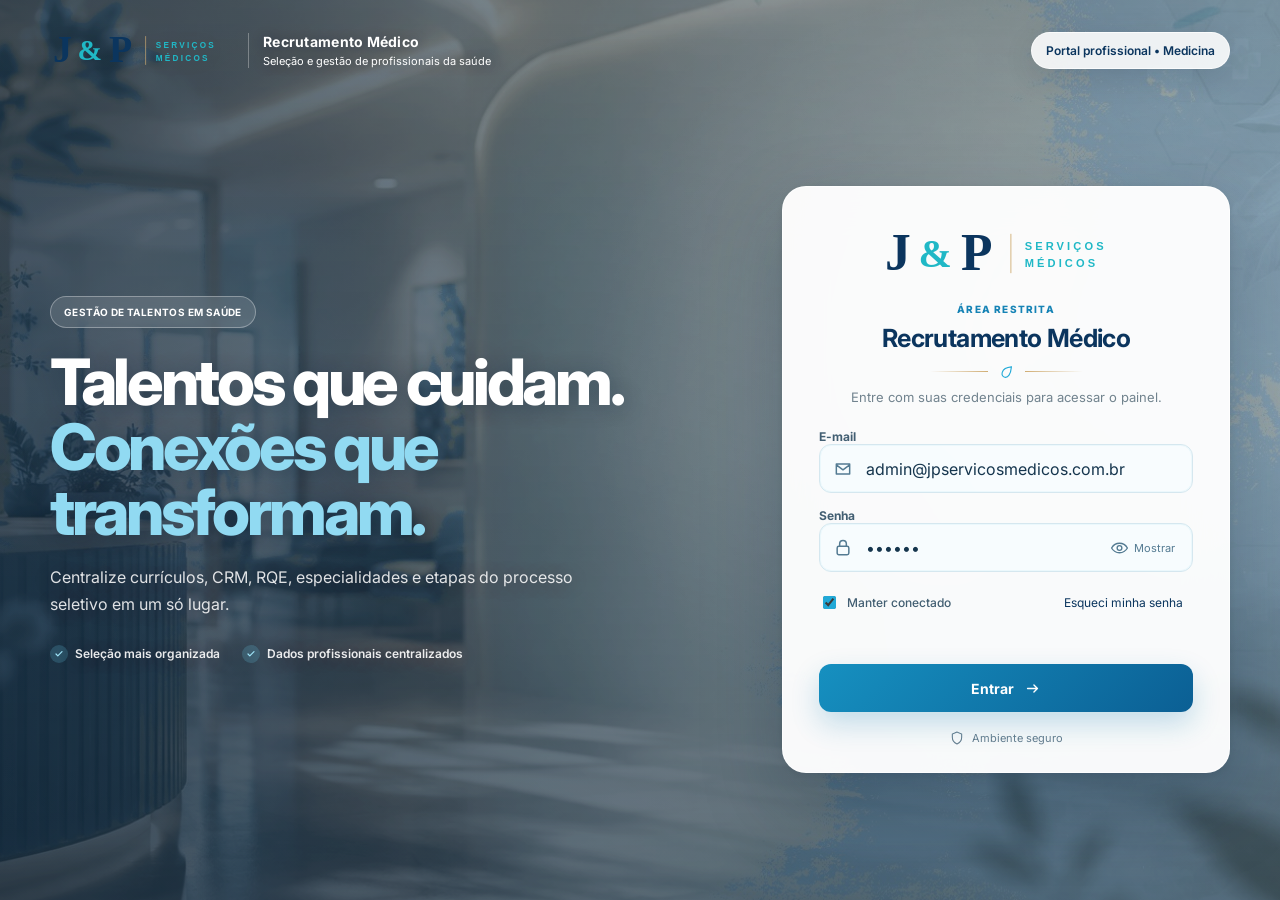
==== commit b232d198: "Add files via upload" ====
--- a/index.html
+++ b/index.html
@@ -11,6 +11,7 @@
   <link href="https://fonts.googleapis.com/css2?family=Inter:wght@400;500;600;700;800&display=swap" rel="stylesheet">
   <link rel="icon" type="image/png" href="assets/favicon.png" />
   <link rel="stylesheet" href="css/styles.css" />
+  <link rel="stylesheet" href="css/dashboard-polish.css" />
 </head>
 <body data-page="dashboard">
   <section id="loginScreen" class="login-screen">
@@ -22,7 +23,7 @@
 
     <header class="hero-topbar login-topbar">
       <div class="brand-wrap jp-brand-wrap">
-        <img class="brand-logo-horizontal" src="assets/jp-logo-horizontal.png" alt="J&P Serviços Médicos" />
+        <img class="brand-logo-horizontal" src="assets/jp-logo-login.svg" alt="J&P Serviços Médicos" />
         <div class="brand-context">
           <strong>Recrutamento Médico</strong>
           <span>Seleção e gestão de profissionais da saúde</span>
@@ -33,20 +34,25 @@
 
     <div class="login-shell login-shell-focused">
       <aside class="login-side-message">
-        <span class="side-message-pill">Recrutamento Médico</span>
+        <span class="side-message-pill">Gestão de talentos em saúde</span>
         <h1>Talentos que cuidam.<br><em>Conexões que transformam.</em></h1>
         <p>Centralize currículos, CRM, RQE, especialidades e etapas do processo seletivo em um só lugar.</p>
+        <div class="login-trust-list" aria-label="Benefícios da plataforma">
+          <span><svg viewBox="0 0 20 20" aria-hidden="true"><path d="m5 10 3 3 7-7" fill="none" stroke="currentColor" stroke-width="2" stroke-linecap="round" stroke-linejoin="round"/></svg>Seleção mais organizada</span>
+          <span><svg viewBox="0 0 20 20" aria-hidden="true"><path d="m5 10 3 3 7-7" fill="none" stroke="currentColor" stroke-width="2" stroke-linecap="round" stroke-linejoin="round"/></svg>Dados profissionais centralizados</span>
+        </div>
       </aside>
 
       <main class="login-card glass-card login-card-premium">
         <div class="login-logo-placeholder jp-login-logo">
-          <img src="assets/jp-logo-horizontal.png" alt="J&P Serviços Médicos" />
+          <img src="assets/jp-logo-login.svg" alt="J&P Serviços Médicos" />
         </div>
 
         <div class="login-card-heading">
+          <span class="login-card-eyebrow">Área restrita</span>
           <h2>Recrutamento Médico</h2>
           <div class="heading-leaf-line"><span></span><svg viewBox="0 0 20 20" aria-hidden="true"><path d="M15.8 4.5C10 5 6.1 7.4 5 11c-.9 2.8.4 5.3 3 5.8 3.8.7 6.9-3.2 7.8-12.3Z" fill="none" stroke="currentColor" stroke-width="1.3"/></svg><span></span></div>
-          <p>Acesse o painel de candidatos médicos.</p>
+          <p>Entre com suas credenciais para acessar o painel.</p>
         </div>
 
         <form id="loginForm" class="login-form premium-login-form" novalidate>
@@ -87,15 +93,25 @@
     </div>
   </section>
 
+  <section id="loginLoadingScreen" class="login-loading-screen hidden-section" aria-hidden="true" aria-live="polite">
+    <div class="login-loading-content" role="status">
+      <img src="assets/jp-logo-login.svg" alt="J&P Serviços Médicos" />
+      <div class="login-loading-indicator" aria-hidden="true"><span></span></div>
+      <strong>Preparando seu painel</strong>
+      <span>Aguarde um instante…</span>
+    </div>
+  </section>
+
   <section id="dashboardScreen" class="dashboard-screen hidden-section">
     <aside class="sidebar">
-      <button id="sidebarToggle" class="sidebar-toggle" type="button" aria-label="Recolher menu" title="Recolher menu">
-        <svg viewBox="0 0 24 24" aria-hidden="true"><path d="m14.5 6-6 6 6 6" fill="none" stroke="currentColor" stroke-width="1.9" stroke-linecap="round" stroke-linejoin="round"/></svg>
+      <button id="sidebarToggle" class="sidebar-brand jp-sidebar-brand" type="button" aria-label="Recolher menu" title="Recolher menu">
+        <span class="sidebar-brand-wordmark" aria-hidden="true">
+          <span class="sidebar-jp-letters"><span>J</span><span>&amp;</span><span>P</span></span>
+          <span class="sidebar-services"><span>SERVIÇOS</span><span>MÉDICOS</span></span>
+        </span>
+        <span class="sidebar-brand-monogram-text" aria-hidden="true"><span>J</span><span>&amp;</span><span>P</span></span>
+        <span class="sidebar-brand-caption">Recrutamento Médico</span>
       </button>
-      <div class="sidebar-brand jp-sidebar-brand">
-        <img class="sidebar-brand-logo" src="assets/jp-logo-horizontal.png" alt="J&P Serviços Médicos" />
-        <span>Recrutamento Médico</span>
-      </div>
 
       <nav class="sidebar-nav">
         <button class="side-item active" data-section="candidatesSection">
@@ -131,16 +147,28 @@
         <a id="openApplicationPage" class="secondary-button compact-full" href="pages/candidatura.html" target="_blank" rel="noopener">Abrir página pública</a>
       </div>
 
-      <div class="sidebar-user">
-        <div class="avatar-circle">AD</div>
-        <div>
-          <strong>Administrador</strong>
-          <span>admin@jpservicosmedicos.com.br</span>
+      <button id="sidebarEmptyToggle" class="sidebar-empty-toggle" type="button" aria-label="Recolher menu pela área inferior" title="Recolher menu"></button>
+
+      <div class="sidebar-profile">
+        <button id="profileMenuButton" class="sidebar-user" type="button" aria-haspopup="dialog" aria-expanded="false" aria-controls="sidebarProfileMenu">
+          <div class="avatar-circle">AD</div>
+          <div>
+            <strong>Administrador</strong>
+            <span>admin@jpservicosmedicos.com.br</span>
+          </div>
+          <svg class="profile-menu-chevron" viewBox="0 0 20 20" aria-hidden="true"><path d="m6 8 4 4 4-4" fill="none" stroke="currentColor" stroke-width="1.8" stroke-linecap="round" stroke-linejoin="round"/></svg>
+        </button>
+        <div id="sidebarProfileMenu" class="sidebar-profile-menu hidden-section" role="dialog" aria-label="Perfil do usuário" aria-hidden="true">
+          <span class="profile-menu-kicker">Usuário conectado</span>
+          <strong id="profileMenuName">Administrador</strong>
+          <span id="profileMenuEmail">admin@jpservicosmedicos.com.br</span>
+          <small id="profileMenuRole">Equipe de recrutamento</small>
+          <button id="viewProfileButton" type="button">Ver perfil</button>
         </div>
       </div>
       <button id="logoutButton" class="ghost-button logout-button" type="button">
         <svg viewBox="0 0 24 24" aria-hidden="true"><path d="M10 5H5v14h5M14 8l4 4-4 4M8 12h10" fill="none" stroke="currentColor" stroke-width="1.8" stroke-linecap="round" stroke-linejoin="round"/></svg>
-        <span class="logout-label">Sair do sistema</span>
+        <span class="logout-label">Sair</span>
       </button>
     </aside>
 
@@ -183,9 +211,9 @@
           <div class="table-toolbar">
             <div class="search-box">
               <svg viewBox="0 0 24 24" aria-hidden="true"><circle cx="11" cy="11" r="6.5" fill="none" stroke="currentColor" stroke-width="1.7"/><path d="m16 16 4 4" fill="none" stroke="currentColor" stroke-width="1.7" stroke-linecap="round"/></svg>
-              <input id="candidateSearch" type="search" placeholder="Buscar por médico, especialidade, cidade ou CRM..." />
-            </div>
-            <select id="statusFilter" class="blue-select">
+              <input id="candidateSearch" type="search" aria-label="Buscar candidatos" placeholder="Buscar por médico, especialidade, cidade ou CRM..." />
+            </div>
+            <select id="statusFilter" class="blue-select" aria-label="Filtrar candidatos por status">
               <option value="all">Todos os status</option>
               <option value="novo">Novo</option>
               <option value="analise">Em análise</option>
--- a/css/styles.css
+++ b/css/styles.css
@@ -291,6 +291,34 @@
   .application-card__header{flex-direction:column}
   .medical-mini-card{max-width:none}
 }
+
+/* V7 — marca tipográfica e área inferior interativa */
+.jp-sidebar-brand{display:flex!important;align-items:center!important;gap:9px!important;min-height:48px!important;padding:2px 3px 10px!important;background:none!important;box-shadow:none!important}
+.sidebar-brand-wordmark{display:flex;align-items:center;gap:9px;min-width:0}
+.sidebar-jp-letters,.sidebar-brand-monogram-text{display:flex;align-items:baseline;font-family:Georgia,'Times New Roman',serif;font-weight:700;line-height:1;white-space:nowrap}
+.sidebar-jp-letters{font-size:32px;letter-spacing:-2px}
+.sidebar-jp-letters span:nth-child(1),.sidebar-jp-letters span:nth-child(3),.sidebar-brand-monogram-text span:nth-child(1),.sidebar-brand-monogram-text span:nth-child(3){color:#fff}
+.sidebar-jp-letters span:nth-child(2),.sidebar-brand-monogram-text span:nth-child(2){color:#20b8c6;font-size:.82em;margin:0 2px}
+.sidebar-services{display:flex;flex-direction:column;gap:3px;padding-left:9px;border-left:1px solid rgba(255,255,255,.28);color:rgba(255,255,255,.9);font-size:8px;font-weight:700;letter-spacing:.16em;line-height:1.1}
+.sidebar-brand-caption{display:block!important;margin-left:auto;color:rgba(255,255,255,.66)!important;font-size:8px!important;letter-spacing:.06em!important;white-space:nowrap}
+.sidebar-brand-monogram-text{display:none!important;font-size:23px;letter-spacing:-1px}
+.sidebar-empty-toggle{display:block;flex:1 1 auto;min-height:12px;width:100%;padding:0;border:0;background:transparent;cursor:pointer}
+.sidebar-empty-toggle:hover{background:linear-gradient(90deg,transparent,rgba(255,255,255,.035),transparent)}
+.sidebar-empty-toggle:focus-visible{outline:2px solid rgba(157,224,246,.82);outline-offset:-3px;border-radius:9px}
+.sidebar-collapsed .jp-sidebar-brand{display:flex!important;justify-content:center!important;width:58px!important;min-height:42px!important;margin:0 auto!important;padding:7px 2px!important;background:none!important;box-shadow:none!important;border:0!important}
+.sidebar-collapsed .sidebar-brand-wordmark,.sidebar-collapsed .sidebar-brand-caption{display:none!important}
+.sidebar-collapsed .jp-sidebar-brand>.sidebar-brand-monogram-text{display:flex!important}
+.sidebar-collapsed .sidebar-empty-toggle{min-height:24px}
+@media (max-width:860px){
+  .jp-sidebar-brand{justify-content:flex-start!important;padding:3px 3px 8px!important}
+  .sidebar-brand-caption{margin-left:4px}
+  .sidebar-empty-toggle{flex:0 0 14px;min-height:14px}
+  .sidebar-collapsed .jp-sidebar-brand{justify-content:center!important;width:58px!important;padding:7px 2px!important}
+}
+@media (max-width:430px){
+  .sidebar-services{font-size:7px;letter-spacing:.12em;padding-left:7px}
+  .sidebar-brand-caption{display:none!important}
+}
 @media (max-width:720px){
   .hero-topbar{padding-top:14px}
   .hero-chip{display:none}
@@ -1353,6 +1381,250 @@
 .premium-login-form>label,.premium-login-form>.input-wrap,.premium-login-form>.login-meta-row,.premium-login-form>.form-message{width:100%}
 .premium-login-button{display:flex!important;align-self:center!important;margin:18px auto 0!important;width:136px!important;min-height:41px!important}
 
+/* Login 2026: camada final, isolada e responsiva */
+.login-screen{
+  min-height:100svh;
+  display:flex;
+  flex-direction:column;
+  background:#e8f3f8!important;
+}
+.login-background-photo{
+  inset:-12px!important;
+  filter:saturate(.82) contrast(.94) brightness(.9)!important;
+  transform:scale(1.035)!important;
+}
+.login-background-photo::after{
+  background:linear-gradient(90deg,rgba(4,33,60,.76) 0%,rgba(6,48,78,.48) 43%,rgba(232,244,249,.2) 100%)!important;
+}
+.login-leaves-video{opacity:.23!important;mix-blend-mode:soft-light!important;filter:saturate(.75)!important}
+.login-overlay{
+  background:linear-gradient(180deg,rgba(3,27,49,.08),rgba(3,27,49,.3)),radial-gradient(circle at 76% 42%,rgba(255,255,255,.16),transparent 35%)!important;
+}
+.login-topbar{width:min(1180px,calc(100% - 48px));padding-top:26px}
+.brand-logo-horizontal{width:184px;max-height:62px;filter:drop-shadow(0 2px 10px rgba(0,0,0,.08))}
+.login-screen .brand-context{border-left-color:rgba(255,255,255,.3)}
+.login-screen .brand-context strong,.login-screen .brand-context span{color:#fff!important;text-shadow:0 1px 12px rgba(3,27,49,.35)}
+.login-hero-chip{color:#0b355e!important;background:rgba(255,255,255,.88)!important;border:1px solid rgba(255,255,255,.72)!important;box-shadow:0 8px 30px rgba(3,27,49,.12);font-weight:600}
+.login-shell-focused{
+  width:min(1180px,calc(100% - 48px));
+  flex:1;
+  min-height:0;
+  grid-template-columns:minmax(0,1fr) minmax(400px,448px);
+  gap:clamp(48px,7vw,100px);
+  padding:40px 0 56px;
+}
+.login-side-message{align-self:center;margin:0;max-width:650px;color:#fff!important;text-shadow:0 2px 22px rgba(2,25,45,.3)!important}
+.side-message-pill{background:rgba(255,255,255,.12);border-color:rgba(255,255,255,.32);color:#fff;letter-spacing:.04em;text-transform:uppercase;font-size:10px;backdrop-filter:blur(12px)}
+.login-side-message h1{max-width:640px;margin-top:22px;color:#fff;font-size:clamp(44px,5vw,68px);line-height:1.01;letter-spacing:-.052em}
+.login-side-message h1 em{color:#91daf2!important}
+.login-side-message p{max-width:550px;margin-top:20px;color:rgba(255,255,255,.86)!important;font-size:16px;line-height:1.65;font-weight:400}
+.login-trust-list{display:flex;flex-wrap:wrap;gap:12px 22px;margin-top:28px;color:rgba(255,255,255,.9);font-size:12px;font-weight:600}
+.login-trust-list span{display:flex;align-items:center;gap:7px}
+.login-trust-list svg{width:18px;height:18px;padding:3px;border-radius:50%;background:rgba(107,203,234,.2);color:#9ee4f8}
+.login-card-premium{
+  max-width:448px!important;
+  justify-self:end;
+  padding:30px 36px 26px!important;
+  border:1px solid rgba(255,255,255,.7)!important;
+  border-radius:24px!important;
+  background:rgba(255,255,255,.96)!important;
+  backdrop-filter:blur(20px) saturate(1.05);
+  box-shadow:0 30px 80px rgba(3,27,49,.25),0 2px 10px rgba(3,27,49,.08)!important;
+}
+.login-card-premium::before{display:none}
+.jp-login-logo{width:176px!important;height:70px!important;margin-bottom:8px!important}
+.login-card-heading{margin-top:8px}
+.login-card-eyebrow{display:inline-block;margin-bottom:8px;color:#1683b5;font-size:10px;font-weight:800;letter-spacing:.12em;text-transform:uppercase}
+.login-card-heading h2{font-size:25px!important;letter-spacing:-.025em}
+.heading-leaf-line{margin-top:10px}
+.heading-leaf-line span{width:58px}
+.login-card-heading p{margin-top:8px!important;font-size:13px!important;line-height:1.45}
+.premium-login-form{margin-top:22px}
+.premium-login-form label{margin-top:15px;font-size:12px!important;font-weight:700}
+.premium-input input{min-height:49px;padding-top:13px;padding-bottom:13px;border-radius:12px!important;color:#15354d!important}
+.premium-input input::placeholder{color:#8ca0ad}
+.login-meta-row{margin-top:15px}
+.check-inline,.text-link{font-size:12px!important}
+.premium-login-button{width:100%!important;min-height:48px!important;margin-top:16px!important;border-radius:12px!important;font-size:14px!important;box-shadow:0 12px 28px rgba(20,125,174,.24)!important}
+.premium-login-button:hover{transform:translateY(-1px);box-shadow:0 16px 34px rgba(20,125,174,.3)!important}
+.premium-security{display:flex;align-items:center;justify-content:center;gap:7px;margin-top:18px!important;font-size:11px}
+.premium-security svg{width:16px}
+.login-card-premium .jp-login-logo{width:250px!important;height:72px!important}
+
+@media (max-width:980px){
+  .login-topbar,.login-shell-focused{width:min(100% - 40px,620px)}
+  .login-shell-focused{display:flex;align-items:center;justify-content:center;padding:34px 0 44px}
+  .login-side-message{display:none}
+  .login-card-premium{justify-self:auto}
+}
+@media (max-width:620px){
+  .login-screen{overflow:auto}
+  .login-background-photo{background-position:58% center!important;filter:saturate(.76) brightness(.78)!important}
+  .login-topbar,.login-shell-focused{width:calc(100% - 28px)}
+  .login-topbar{padding-top:16px;justify-content:center}
+  .brand-logo-horizontal{width:156px}
+  .brand-context,.login-hero-chip{display:none!important}
+  .login-shell-focused{padding:18px 0 28px;align-items:flex-start}
+  .login-card-premium{padding:25px 20px 22px!important;border-radius:20px!important}
+  .login-card-premium .jp-login-logo{width:220px!important;height:64px!important}
+  .login-card-heading h2{font-size:22px!important}
+  .login-meta-row{align-items:flex-start}
+  .text-link{padding:6px 0}
+}
+@media (max-width:380px){
+  .login-meta-row{flex-direction:column;gap:4px}
+  .text-link{padding-left:0}
+}
+
+/* Transição de acesso ao painel */
+.login-loading-screen{
+  position:fixed;
+  inset:0;
+  z-index:1000;
+  display:grid;
+  place-items:center;
+  min-height:100svh;
+  padding:24px;
+  overflow:hidden;
+  background:radial-gradient(circle at 50% 42%,rgba(33,169,215,.16),transparent 30%),linear-gradient(145deg,#062c50 0%,#0b416e 58%,#0d527e 100%);
+}
+.login-loading-screen::before{
+  content:'';position:absolute;inset:0;opacity:.14;
+  background-image:linear-gradient(rgba(255,255,255,.08) 1px,transparent 1px),linear-gradient(90deg,rgba(255,255,255,.06) 1px,transparent 1px);
+  background-size:42px 42px;mask-image:radial-gradient(circle at center,#000,transparent 72%);
+}
+.login-loading-content{position:relative;display:flex;flex-direction:column;align-items:center;text-align:center;color:#fff;animation:loading-content-in .32s ease both}
+.login-loading-content img{width:min(280px,72vw);height:auto;filter:drop-shadow(0 10px 24px rgba(0,0,0,.18))}
+.login-loading-indicator{width:46px;height:46px;margin:28px 0 20px;padding:4px;border-radius:50%;background:conic-gradient(from 10deg,#20b8c6,#d0ad73,#20b8c6);animation:login-loading-spin .9s linear infinite}
+.login-loading-indicator span{display:block;width:100%;height:100%;border-radius:50%;background:#0a3b66}
+.login-loading-content strong{font-size:17px;letter-spacing:-.01em}
+.login-loading-content>span{margin-top:7px;color:rgba(255,255,255,.7);font-size:12px}
+.premium-login-button:disabled{cursor:wait;opacity:.78;transform:none!important}
+@keyframes login-loading-spin{to{transform:rotate(360deg)}}
+@keyframes loading-content-in{from{opacity:0;transform:translateY(8px)}to{opacity:1;transform:translateY(0)}}
+@media (prefers-reduced-motion:reduce){
+  .login-loading-content{animation:none}
+  .login-loading-indicator{animation:none;background:linear-gradient(135deg,#20b8c6,#d0ad73)}
+}
+
+/* Painel: sidebar compacta e menu de perfil */
+.dashboard-screen{grid-template-columns:214px minmax(0,1fr)!important;gap:10px!important;padding:10px!important}
+.sidebar{min-height:calc(100svh - 20px)!important;height:calc(100svh - 20px);position:sticky!important;top:10px;padding:14px 12px!important;border-radius:19px!important;overflow:visible!important}
+.jp-sidebar-brand{padding:0 34px 10px 2px!important}
+.sidebar-brand-logo{width:142px!important;height:44px!important}
+.sidebar-brand-monogram{display:none;width:48px;height:auto}
+.sidebar-nav{margin-top:10px!important;gap:3px!important}
+.side-item{min-height:39px!important;padding:5px 7px!important}
+.side-icon{width:28px!important;height:28px!important;flex-basis:28px!important}
+.sidebar-card{margin-top:10px!important;padding:11px!important}
+.sidebar-card strong{margin:3px 0 8px!important;line-height:1.35}
+.sidebar-card .compact-full{min-height:33px!important}
+.sidebar-profile{position:relative;margin-top:auto}
+.sidebar-user{position:relative;width:100%;border:0;background:transparent;text-align:left;cursor:pointer;padding:10px 2px 7px!important;color:#fff}
+.sidebar-user:hover,.sidebar-user:focus-visible{background:rgba(255,255,255,.08);border-radius:11px}
+.sidebar-user>div:nth-child(2){min-width:0;flex:1}
+.sidebar-user strong,.sidebar-user span{display:block;overflow:hidden;text-overflow:ellipsis;white-space:nowrap}
+.profile-menu-chevron{width:15px;height:15px;flex:0 0 15px;color:rgba(255,255,255,.66);transition:transform .18s ease}
+.sidebar-user[aria-expanded="true"] .profile-menu-chevron{transform:rotate(180deg)}
+.sidebar-profile-menu{position:absolute;left:0;right:0;bottom:calc(100% + 8px);z-index:20;padding:13px;border:1px solid #d8e5eb;border-radius:14px;background:#fff;color:#183148;box-shadow:0 18px 48px rgba(3,27,49,.24)}
+.sidebar-profile-menu::after{content:'';position:absolute;left:20px;bottom:-5px;width:10px;height:10px;background:#fff;border-right:1px solid #d8e5eb;border-bottom:1px solid #d8e5eb;transform:rotate(45deg)}
+.profile-menu-kicker{display:block;color:#81919b;font-size:8px;font-weight:800;letter-spacing:.1em;text-transform:uppercase}
+.sidebar-profile-menu strong{display:block;margin-top:8px;color:#0b355e;font-size:13px}
+.sidebar-profile-menu>span:not(.profile-menu-kicker){display:block;margin-top:3px;color:#6d808d;font-size:9px;overflow-wrap:anywhere}
+.sidebar-profile-menu small{display:block;margin-top:7px;padding-top:7px;border-top:1px solid #edf1f3;color:#536d7d;font-size:9px}
+.sidebar-profile-menu button{width:100%;min-height:34px;margin-top:11px;border:1px solid #cfe2eb;border-radius:9px;background:#eef8fc;color:#0b5d89;font-size:11px;font-weight:750}
+.sidebar-profile-menu button:hover{background:#dff2f9}
+.logout-button{min-height:36px!important;margin-top:6px!important}
+.sidebar-collapsed .sidebar-profile-menu{left:58px;right:auto;bottom:0;width:205px}
+.sidebar-collapsed .sidebar-profile-menu::after{left:-5px;bottom:18px;border:0;border-left:1px solid #d8e5eb;border-bottom:1px solid #d8e5eb}
+.sidebar-collapsed .profile-menu-chevron{display:none}
+.sidebar-collapsed .jp-sidebar-brand{background:#fff!important;padding:42px 6px 9px!important;align-items:center!important;border-radius:12px!important}
+.sidebar-collapsed .sidebar-brand-logo{display:none!important}
+.sidebar-collapsed .sidebar-brand-monogram{display:block!important;width:50px!important;height:31px!important;object-fit:contain!important}
+
+@media (max-width:1120px) and (min-width:861px){.dashboard-screen{grid-template-columns:196px minmax(0,1fr)!important}}
+@media (max-width:860px){
+  .dashboard-screen,.dashboard-screen.sidebar-collapsed{padding:7px!important;gap:7px!important}
+  .sidebar{height:auto;min-height:0!important;position:relative!important;top:0;padding:10px!important}
+  .sidebar-toggle{display:grid!important}
+  .jp-sidebar-brand{padding:0 38px 8px 2px!important}
+  .sidebar-nav{margin-top:7px!important}
+  .sidebar-card{display:none!important}
+  .sidebar-profile{display:block;margin-top:8px}
+  .sidebar-user{display:flex!important;width:min(100%,310px);padding:7px!important}
+  .logout-button{display:flex!important;position:absolute;right:10px;bottom:10px;width:76px!important;min-height:34px!important;margin:0!important}
+  .sidebar-profile-menu{left:0;right:auto;bottom:calc(100% + 7px);width:min(260px,calc(100vw - 34px))}
+  .sidebar-collapsed .sidebar{padding:9px!important}
+  .sidebar-collapsed .jp-sidebar-brand{width:72px;margin:0 auto;padding:39px 0 7px!important}
+  .sidebar-collapsed .sidebar-toggle{right:calc(50% - 17px);top:7px}
+  .sidebar-collapsed .sidebar-nav{justify-content:center}
+  .sidebar-collapsed .sidebar-profile{width:54px;margin:8px auto 0}
+  .sidebar-collapsed .sidebar-user{width:54px!important;justify-content:center}
+  .sidebar-collapsed .logout-button{position:static;width:42px!important;margin:6px auto 0!important}
+}
+@media (max-width:430px){
+  .sidebar-user{width:calc(100% - 86px)}
+  .sidebar-user span{max-width:170px}
+}
+
+/* V6 — alternância pela marca e estado compacto integrado */
+.jp-sidebar-brand{width:100%;border:0;background:transparent;color:inherit;text-align:left;cursor:pointer}
+.jp-sidebar-brand:focus-visible{outline:2px solid rgba(157,224,246,.88);outline-offset:3px;border-radius:10px}
+.sidebar-collapsed .jp-sidebar-brand{width:58px!important;margin:0 auto!important;padding:8px 4px 9px!important;background:transparent!important;border:0!important;border-radius:10px!important}
+.sidebar-collapsed .sidebar-brand-logo{display:none!important}
+.sidebar-collapsed .sidebar-brand-monogram{display:block!important;width:50px!important;height:31px!important;object-fit:contain!important}
+.sidebar-collapsed .sidebar-user>div:nth-child(2),.sidebar-collapsed .profile-menu-chevron{display:none!important}
+.sidebar-collapsed .sidebar-profile{width:54px!important;margin-left:auto!important;margin-right:auto!important}
+.sidebar-collapsed .sidebar-user{width:54px!important;padding:7px!important;justify-content:center!important}
+.sidebar-collapsed .avatar-circle{margin:0!important}
+@media (max-width:860px){
+  .jp-sidebar-brand{padding-right:4px!important}
+  .sidebar-collapsed .jp-sidebar-brand{width:58px!important;margin:0 auto!important;padding:8px 4px 9px!important}
+}
+
+/* V7 — autoridade final da marca textual */
+.jp-sidebar-brand{display:flex!important;align-items:center!important;gap:9px!important;min-height:48px!important;padding:2px 3px 10px!important;background:none!important;box-shadow:none!important}
+.sidebar-brand-wordmark{display:flex!important;align-items:center!important;gap:9px!important;min-width:0!important}
+.sidebar-brand-monogram-text{display:none!important;font-size:23px!important;letter-spacing:-1px!important}
+.sidebar-empty-toggle{display:block!important;flex:1 1 auto!important;min-height:12px!important;width:100%!important;padding:0!important;border:0!important;background:transparent!important;cursor:pointer!important}
+.sidebar-collapsed .jp-sidebar-brand{display:flex!important;justify-content:center!important;width:58px!important;min-height:42px!important;margin:0 auto!important;padding:7px 2px!important;background:none!important;box-shadow:none!important;border:0!important}
+.sidebar-collapsed .sidebar-brand-wordmark,.sidebar-collapsed .sidebar-brand-caption{display:none!important}
+.sidebar-collapsed .sidebar-brand-monogram-text{display:flex!important}
+.sidebar-collapsed .sidebar-empty-toggle{min-height:24px!important}
+@media (max-width:860px){
+  .jp-sidebar-brand{justify-content:flex-start!important;padding:3px 3px 8px!important}
+  .sidebar-empty-toggle{flex:0 0 14px!important;min-height:14px!important}
+  .sidebar-collapsed .jp-sidebar-brand{justify-content:center!important;width:58px!important;padding:7px 2px!important}
+}
+
+/* V7 final — marca tipográfica e área inferior interativa */
+.jp-sidebar-brand{display:flex!important;align-items:center!important;gap:9px!important;min-height:48px!important;padding:2px 3px 10px!important;background:none!important;box-shadow:none!important}
+.sidebar-brand-wordmark{display:flex;align-items:center;gap:9px;min-width:0}
+.sidebar-jp-letters,.sidebar-brand-monogram-text{display:flex;align-items:baseline;font-family:Georgia,'Times New Roman',serif;font-weight:700;line-height:1;white-space:nowrap}
+.sidebar-jp-letters{font-size:32px;letter-spacing:-2px}
+.sidebar-jp-letters span:nth-child(1),.sidebar-jp-letters span:nth-child(3),.sidebar-brand-monogram-text span:nth-child(1),.sidebar-brand-monogram-text span:nth-child(3){color:#fff}
+.sidebar-jp-letters span:nth-child(2),.sidebar-brand-monogram-text span:nth-child(2){color:#20b8c6;font-size:.82em;margin:0 2px}
+.sidebar-services{display:flex;flex-direction:column;gap:3px;padding-left:9px;border-left:1px solid rgba(255,255,255,.28);color:rgba(255,255,255,.9);font-size:8px;font-weight:700;letter-spacing:.16em;line-height:1.1}
+.sidebar-brand-caption{display:block!important;margin-left:auto;color:rgba(255,255,255,.66)!important;font-size:8px!important;letter-spacing:.06em!important;white-space:nowrap}
+.sidebar-brand-monogram-text{display:none;font-size:23px;letter-spacing:-1px}
+.sidebar-empty-toggle{display:block;flex:1 1 auto;min-height:12px;width:100%;padding:0;border:0;background:transparent;cursor:pointer}
+.sidebar-empty-toggle:hover{background:linear-gradient(90deg,transparent,rgba(255,255,255,.035),transparent)}
+.sidebar-empty-toggle:focus-visible{outline:2px solid rgba(157,224,246,.82);outline-offset:-3px;border-radius:9px}
+.sidebar-collapsed .jp-sidebar-brand{display:flex!important;justify-content:center!important;width:58px!important;min-height:42px!important;margin:0 auto!important;padding:7px 2px!important;background:none!important;box-shadow:none!important;border:0!important}
+.sidebar-collapsed .sidebar-brand-wordmark,.sidebar-collapsed .sidebar-brand-caption{display:none!important}
+.sidebar-collapsed .sidebar-brand-monogram-text{display:flex!important}
+.sidebar-collapsed .sidebar-empty-toggle{min-height:24px}
+@media (max-width:860px){
+  .jp-sidebar-brand{justify-content:flex-start!important;padding:3px 3px 8px!important}
+  .sidebar-brand-caption{margin-left:4px}
+  .sidebar-empty-toggle{flex:0 0 14px;min-height:14px}
+  .sidebar-collapsed .jp-sidebar-brand{justify-content:center!important;width:58px!important;padding:7px 2px!important}
+}
+@media (max-width:430px){
+  .sidebar-services{font-size:7px;letter-spacing:.12em;padding-left:7px}
+  .sidebar-brand-caption{display:none!important}
+}
+
 /* Sidebar menor e recolhível */
 .dashboard-screen{grid-template-columns:238px minmax(0,1fr)!important;gap:14px!important;padding:14px!important;transition:grid-template-columns .24s ease}
 .sidebar{position:relative!important;border-radius:22px!important;padding:18px 14px!important;min-width:0;transition:width .24s ease,padding .24s ease}
@@ -1514,6 +1786,45 @@
 .indicators-refresh-status.is-refreshing .refresh-dot{animation:indicatorPulse .75s ease infinite}
 @keyframes indicatorPulse{50%{transform:scale(1.35);opacity:.55}}
 
+/* V5 — precedência final da sidebar compacta */
+.dashboard-screen{grid-template-columns:214px minmax(0,1fr)!important;gap:10px!important;padding:10px!important}
+.sidebar{min-height:calc(100svh - 20px)!important;height:calc(100svh - 20px)!important;position:sticky!important;top:10px!important;padding:14px 12px!important;border-radius:19px!important;overflow:visible!important}
+.jp-sidebar-brand{padding:0 34px 10px 2px!important}
+.sidebar-brand-logo{width:142px!important;height:44px!important}
+.sidebar-nav{margin-top:10px!important;gap:3px!important}
+.side-item{min-height:39px!important;padding:5px 7px!important}
+.sidebar-card{margin-top:10px!important;padding:11px!important}
+.sidebar-profile{position:relative!important;margin-top:auto!important}
+.sidebar-user{display:flex!important;position:relative!important;width:100%!important;padding:10px 2px 7px!important}
+.logout-button{display:flex!important;min-height:36px!important;margin-top:6px!important}
+.sidebar-collapsed .jp-sidebar-brand{background:#fff!important;padding:42px 6px 9px!important;align-items:center!important;border-radius:12px!important}
+.sidebar-collapsed .sidebar-brand-logo{display:none!important}
+.sidebar-collapsed .sidebar-brand-monogram{display:block!important;width:50px!important;height:31px!important;object-fit:contain!important}
+@media (max-width:1120px) and (min-width:861px){.dashboard-screen{grid-template-columns:196px minmax(0,1fr)!important}}
+@media (max-width:860px){
+  .dashboard-screen,.dashboard-screen.sidebar-collapsed{grid-template-columns:1fr!important;padding:7px!important;gap:7px!important}
+  .sidebar{height:auto!important;min-height:0!important;position:relative!important;top:0!important;padding:10px!important}
+  .sidebar-toggle{display:grid!important}
+  .jp-sidebar-brand{padding:0 38px 8px 2px!important}
+  .sidebar-nav{margin-top:7px!important}
+  .sidebar-card{display:none!important}
+  .sidebar-profile{display:block!important;margin-top:8px!important}
+  .sidebar-user{display:flex!important;width:min(100%,310px)!important;padding:7px!important}
+  .logout-button{display:flex!important;position:absolute!important;right:10px!important;bottom:10px!important;width:76px!important;min-height:34px!important;margin:0!important}
+  .sidebar-collapsed .sidebar{padding:9px!important}
+  .sidebar-collapsed .jp-sidebar-brand{width:72px!important;margin:0 auto!important;padding:39px 0 7px!important}
+  .sidebar-collapsed .sidebar-toggle{right:calc(50% - 17px)!important;top:7px!important}
+  .sidebar-collapsed .sidebar-nav{justify-content:center!important}
+  .sidebar-collapsed .sidebar-profile{width:54px!important;margin:8px auto 0!important}
+  .sidebar-collapsed .sidebar-user{width:54px!important;justify-content:center!important}
+  .sidebar-collapsed .logout-button{position:static!important;width:42px!important;margin:6px auto 0!important}
+}
+@media (max-width:430px){
+  .sidebar-user{width:calc(100% - 86px)!important}
+  .sidebar-user span{max-width:170px!important}
+  .sidebar-collapsed .sidebar-user{width:54px!important}
+}
+
 .indicator-kpi-grid{display:grid;grid-template-columns:repeat(4,minmax(0,1fr));gap:12px;margin-bottom:14px}
 .indicator-kpi-card{
   min-height:112px;padding:17px;border:1px solid #dce8ee;border-radius:19px;background:linear-gradient(155deg,#fff,#f9fcfd);
@@ -1588,3 +1899,18 @@
 @media (max-width:620px){
   .indicator-kpi-grid{grid-template-columns:1fr}.indicator-insights{grid-template-columns:1fr}.indicators-refresh-status{width:100%}.indicators-page-heading{align-items:flex-start!important}.specialty-ranking .specialty-bar-row{grid-template-columns:1fr!important}.specialty-ranking .specialty-bar-value{text-align:left!important}
 }
+
+/* V6 final — marca controla a sidebar, sem faixa ou espaço reservado */
+.jp-sidebar-brand{width:100%!important;border:0!important;background:transparent!important;color:inherit!important;text-align:left!important;cursor:pointer!important}
+.jp-sidebar-brand:focus-visible{outline:2px solid rgba(157,224,246,.88)!important;outline-offset:3px!important;border-radius:10px!important}
+.sidebar-collapsed .jp-sidebar-brand{width:58px!important;margin:0 auto!important;padding:8px 4px 9px!important;background:transparent!important;border:0!important;border-radius:10px!important}
+.sidebar-collapsed .sidebar-brand-logo{display:none!important}
+.sidebar-collapsed .sidebar-brand-monogram{display:block!important;width:50px!important;height:31px!important;object-fit:contain!important}
+.sidebar-collapsed .sidebar-user>div:nth-child(2),.sidebar-collapsed .profile-menu-chevron{display:none!important}
+.sidebar-collapsed .sidebar-profile{width:54px!important;margin-left:auto!important;margin-right:auto!important}
+.sidebar-collapsed .sidebar-user{width:54px!important;padding:7px!important;justify-content:center!important}
+.sidebar-collapsed .avatar-circle{margin:0!important}
+@media (max-width:860px){
+  .jp-sidebar-brand{padding-right:4px!important}
+  .sidebar-collapsed .jp-sidebar-brand{width:58px!important;margin:0 auto!important;padding:8px 4px 9px!important}
+}
--- a/css/dashboard-polish.css
+++ b/css/dashboard-polish.css
@@ -0,0 +1,118 @@
+/* Área de trabalho — refinamento visual isolado da sidebar */
+.dashboard-main{
+  --workspace-bg:#f4f8fa;
+  --workspace-surface:#ffffff;
+  --workspace-line:#dfe9ee;
+  --workspace-text:#12324a;
+  --workspace-muted:#718592;
+  min-width:0;
+  padding:16px!important;
+  border:1px solid rgba(215,228,235,.9);
+  border-radius:22px!important;
+  background:linear-gradient(180deg,#f9fbfc 0%,var(--workspace-bg) 100%)!important;
+  box-shadow:0 18px 48px rgba(8,43,77,.07)!important;
+}
+.dashboard-main .dashboard-header{
+  min-height:70px;
+  margin:0 0 16px;
+  padding:13px 16px!important;
+  border:1px solid var(--workspace-line)!important;
+  border-radius:16px;
+  background:rgba(255,255,255,.94);
+  box-shadow:0 7px 22px rgba(8,43,77,.035);
+}
+.dashboard-main .dashboard-header-logo{width:132px;height:39px}
+.dashboard-main .dashboard-header__title{gap:3px;padding-left:13px}
+.dashboard-main .dashboard-header__eyebrow{font-size:8px!important;letter-spacing:.12em!important;color:#79909e!important}
+.dashboard-main .dashboard-header__title strong{font-size:15px!important;color:#0b355e!important}
+.dashboard-main .header-chip{padding:8px 11px;border-radius:999px;font-size:10px;font-weight:650;box-shadow:none}
+.dashboard-main .content-section{padding:0 2px 4px}
+.dashboard-main .main-topbar{
+  align-items:center;
+  margin:0 0 14px!important;
+  padding:10px 4px 18px!important;
+  border-bottom:1px solid var(--workspace-line)!important;
+}
+.dashboard-main .main-topbar .eyebrow{padding:7px 10px;border-color:#cfe5ee;background:#edf8fc;color:#12628c;font-size:9px;font-weight:750;letter-spacing:.04em}
+.dashboard-main .main-topbar h2{margin-top:11px;font-size:clamp(25px,2.4vw,31px)!important;line-height:1.08;color:var(--workspace-text)!important}
+.dashboard-main .main-topbar p{margin-top:7px;max-width:680px;color:var(--workspace-muted)!important;line-height:1.55}
+.dashboard-main .topbar-actions{display:flex;gap:9px;flex-wrap:wrap}
+.dashboard-main .topbar-actions .primary-button,.dashboard-main .topbar-actions .secondary-button{min-height:43px;border-radius:11px;padding-inline:17px;font-size:12px}
+.dashboard-main .stats-grid{gap:10px;margin-bottom:14px}
+.dashboard-main .stat-card{
+  min-height:118px;
+  padding:16px 17px!important;
+  border:1px solid var(--workspace-line)!important;
+  border-radius:16px!important;
+  background:var(--workspace-surface)!important;
+  box-shadow:0 8px 22px rgba(8,43,77,.035)!important;
+  transition:transform .18s ease,border-color .18s ease,box-shadow .18s ease;
+}
+.dashboard-main .stat-card:hover{transform:translateY(-2px);border-color:#bfdbe7!important;box-shadow:0 12px 28px rgba(8,43,77,.07)!important}
+.dashboard-main .stat-card:nth-child(2){background:linear-gradient(145deg,#fff,#fbf5eb)!important}
+.dashboard-main .stat-card:nth-child(3){background:linear-gradient(145deg,#fff,#eff9fc)!important}
+.dashboard-main .stat-card:nth-child(4){background:linear-gradient(145deg,#fff,#fbf3f4)!important}
+.dashboard-main .stat-card span{font-size:9px!important;font-weight:750!important;letter-spacing:.07em;text-transform:uppercase;color:#748995!important}
+.dashboard-main .stat-card strong{margin-top:10px!important;font-size:27px!important;line-height:1;color:#0b355e!important}
+.dashboard-main .stat-card small{margin-top:7px!important;font-size:9px!important;color:#8798a2!important}
+.dashboard-main .table-panel{
+  overflow:hidden;
+  border:1px solid var(--workspace-line)!important;
+  border-radius:17px!important;
+  background:var(--workspace-surface)!important;
+  box-shadow:0 10px 28px rgba(8,43,77,.04)!important;
+}
+.dashboard-main .table-toolbar{gap:10px;padding:12px!important;background:#f7fafc!important;border-bottom:1px solid var(--workspace-line)!important}
+.dashboard-main .search-box input,.dashboard-main .table-toolbar select{min-height:44px;border-radius:11px!important;background:#fff!important;border-color:#d8e6ed!important;font-size:12px}
+.dashboard-main .search-box input:focus,.dashboard-main .table-toolbar select:focus{border-color:#73c7e4!important;box-shadow:0 0 0 3px rgba(33,169,215,.1)!important}
+.dashboard-main .table-head{padding:11px 15px!important;background:#f2f7f9!important;color:#7b8e99!important;font-size:8px!important;letter-spacing:.09em!important}
+.dashboard-main .candidate-row{min-height:70px;padding:12px 15px!important;border-bottom-color:#edf2f4!important;background:#fff}
+.dashboard-main .candidate-row:hover{background:#f8fbfc!important}
+.dashboard-main .candidate-row strong{color:#173b54}
+.dashboard-main .candidate-row small,.dashboard-main .candidate-row span{color:#758996}
+.dashboard-main .avatar-soft{box-shadow:inset 0 0 0 1px rgba(91,177,211,.11)}
+.dashboard-main .eye-button{border-color:#d8e6ed!important;background:#fff!important;box-shadow:none!important}
+.dashboard-main .eye-button:hover{border-color:#8fcde3!important;background:#eef9fc!important}
+.dashboard-main .section-page-heading{padding:12px 4px 18px!important;margin-bottom:16px!important;border-bottom:1px solid var(--workspace-line)!important}
+.dashboard-main .section-page-heading h2{font-size:25px!important;color:var(--workspace-text)!important}
+.dashboard-main .section-page-heading p{color:var(--workspace-muted)!important;line-height:1.5}
+.dashboard-main .kanban-grid{gap:10px}
+.dashboard-main .kanban-column,.dashboard-main .indicator-kpi-card,.dashboard-main .premium-indicator-card,.dashboard-main .indicator-insight-card,.dashboard-main .profile-settings-card{
+  border-color:var(--workspace-line)!important;
+  box-shadow:0 8px 24px rgba(8,43,77,.035)!important;
+}
+.dashboard-main .kanban-column{border-radius:15px!important;background:#f7fafb!important}
+.dashboard-main .kanban-title{color:#466273!important;font-size:10px!important;letter-spacing:.06em}
+.dashboard-main .indicator-kpi-grid{gap:10px}
+.dashboard-main .indicator-kpi-card{border-radius:16px!important;background:#fff!important}
+.dashboard-main .specialty-chart-card{border-radius:18px!important;background:#fff!important}
+.dashboard-main .profile-settings-card{border-radius:18px!important}
+
+@media (max-width:860px){
+  .dashboard-main{padding:10px!important;border-radius:18px!important}
+  .dashboard-main .dashboard-header{min-height:58px;margin-bottom:10px;padding:10px 12px!important;border-radius:14px}
+  .dashboard-main .dashboard-header-logo{width:108px;height:34px}
+  .dashboard-main .content-section{padding-inline:0}
+  .dashboard-main .main-topbar{align-items:flex-start;padding:8px 2px 14px!important}
+  .dashboard-main .main-topbar h2{font-size:24px!important}
+  .dashboard-main .topbar-actions{width:100%;display:grid;grid-template-columns:1fr 1fr}
+  .dashboard-main .topbar-actions button{width:100%;padding-inline:10px!important}
+  .dashboard-main .stats-grid{grid-template-columns:repeat(2,minmax(0,1fr))!important;gap:8px}
+  .dashboard-main .stat-card{min-height:104px;padding:14px!important}
+  .dashboard-main .stat-card strong{font-size:24px!important}
+  .dashboard-main .table-toolbar{padding:10px!important}
+  .dashboard-main .candidate-list{display:grid;gap:8px;padding:8px;background:#f5f8fa}
+  .dashboard-main .candidate-row{min-height:0;padding:13px!important;border:1px solid var(--workspace-line)!important;border-radius:13px;background:#fff!important}
+  .dashboard-main .section-page-heading{padding-top:8px!important}
+}
+@media (max-width:430px){
+  .dashboard-main{padding:8px!important}
+  .dashboard-main .dashboard-header__title{padding-left:9px}
+  .dashboard-main .dashboard-header-logo{width:96px}
+  .dashboard-main .main-topbar h2{font-size:22px!important}
+  .dashboard-main .main-topbar p{font-size:12px}
+  .dashboard-main .topbar-actions{grid-template-columns:1fr}
+  .dashboard-main .stats-grid{grid-template-columns:repeat(2,minmax(0,1fr))!important}
+  .dashboard-main .stat-card{min-height:98px;padding:12px!important}
+  .dashboard-main .stat-card small{line-height:1.35}
+}
